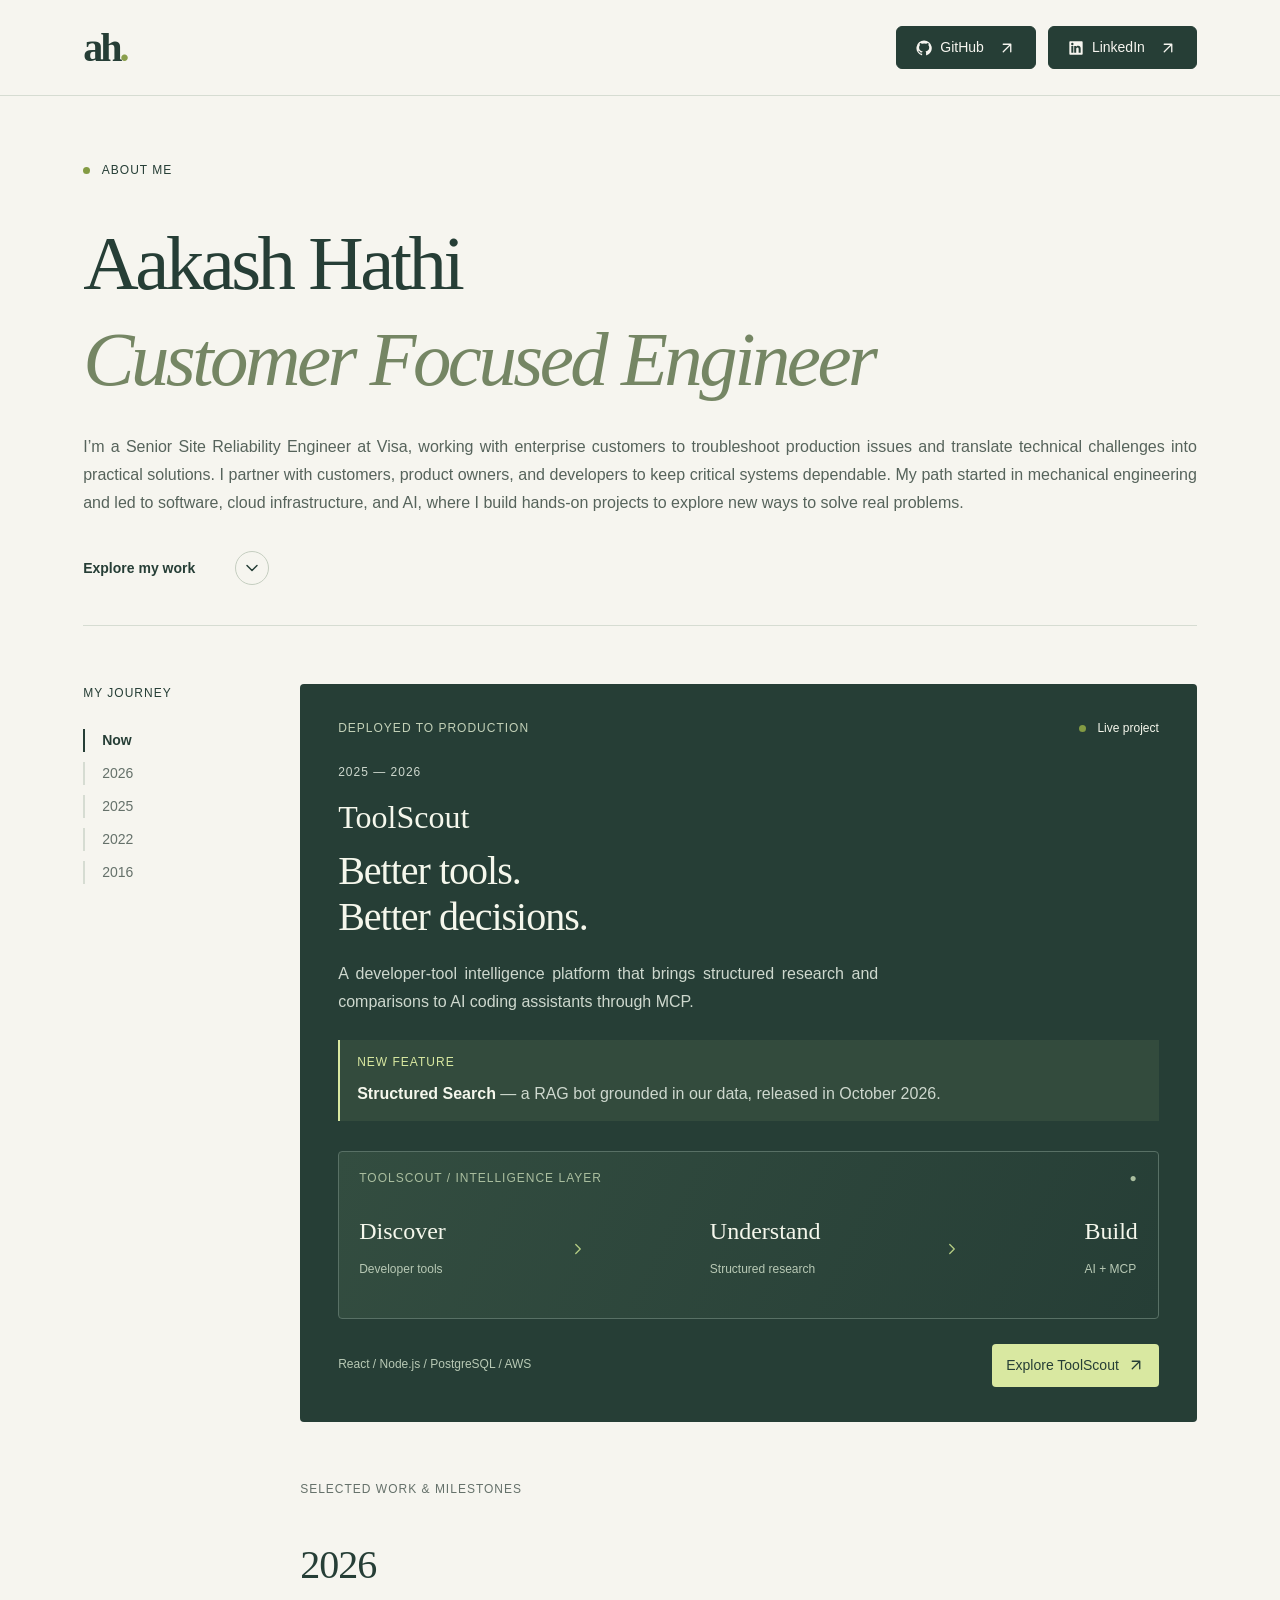
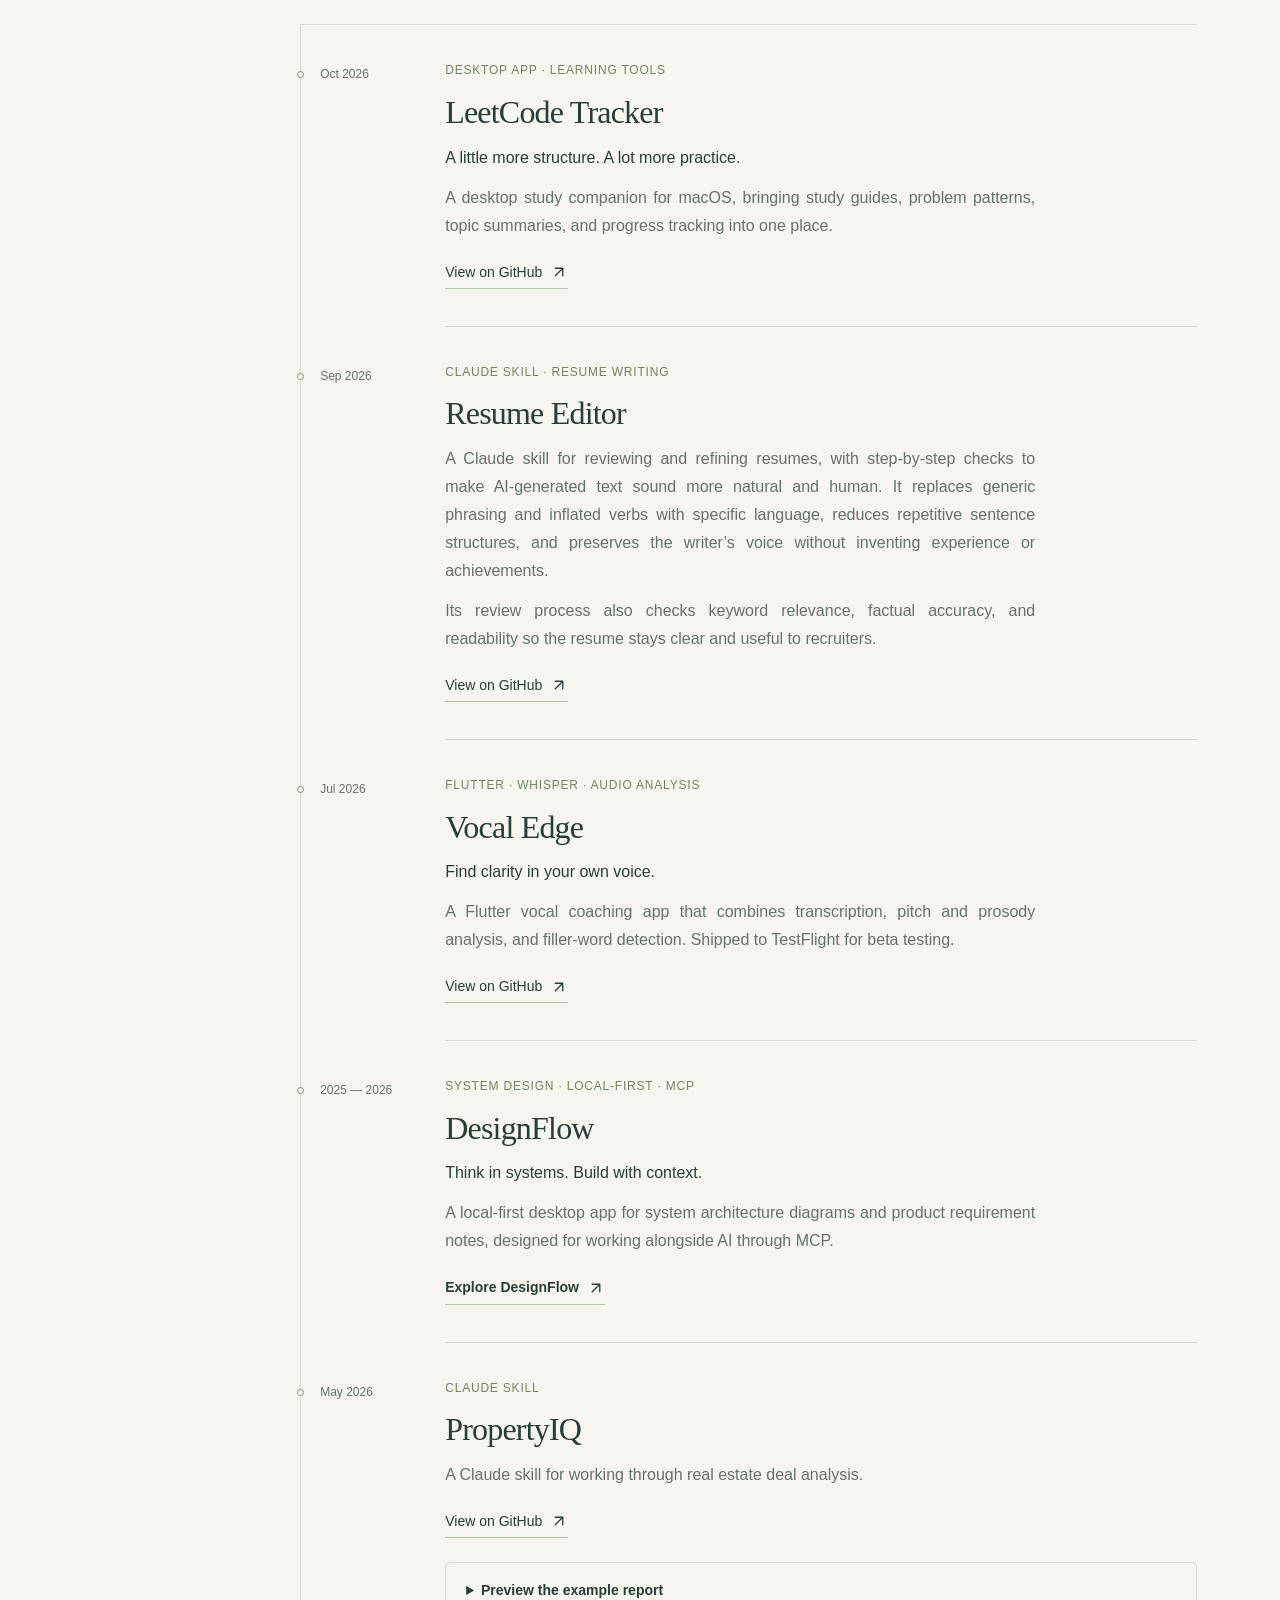
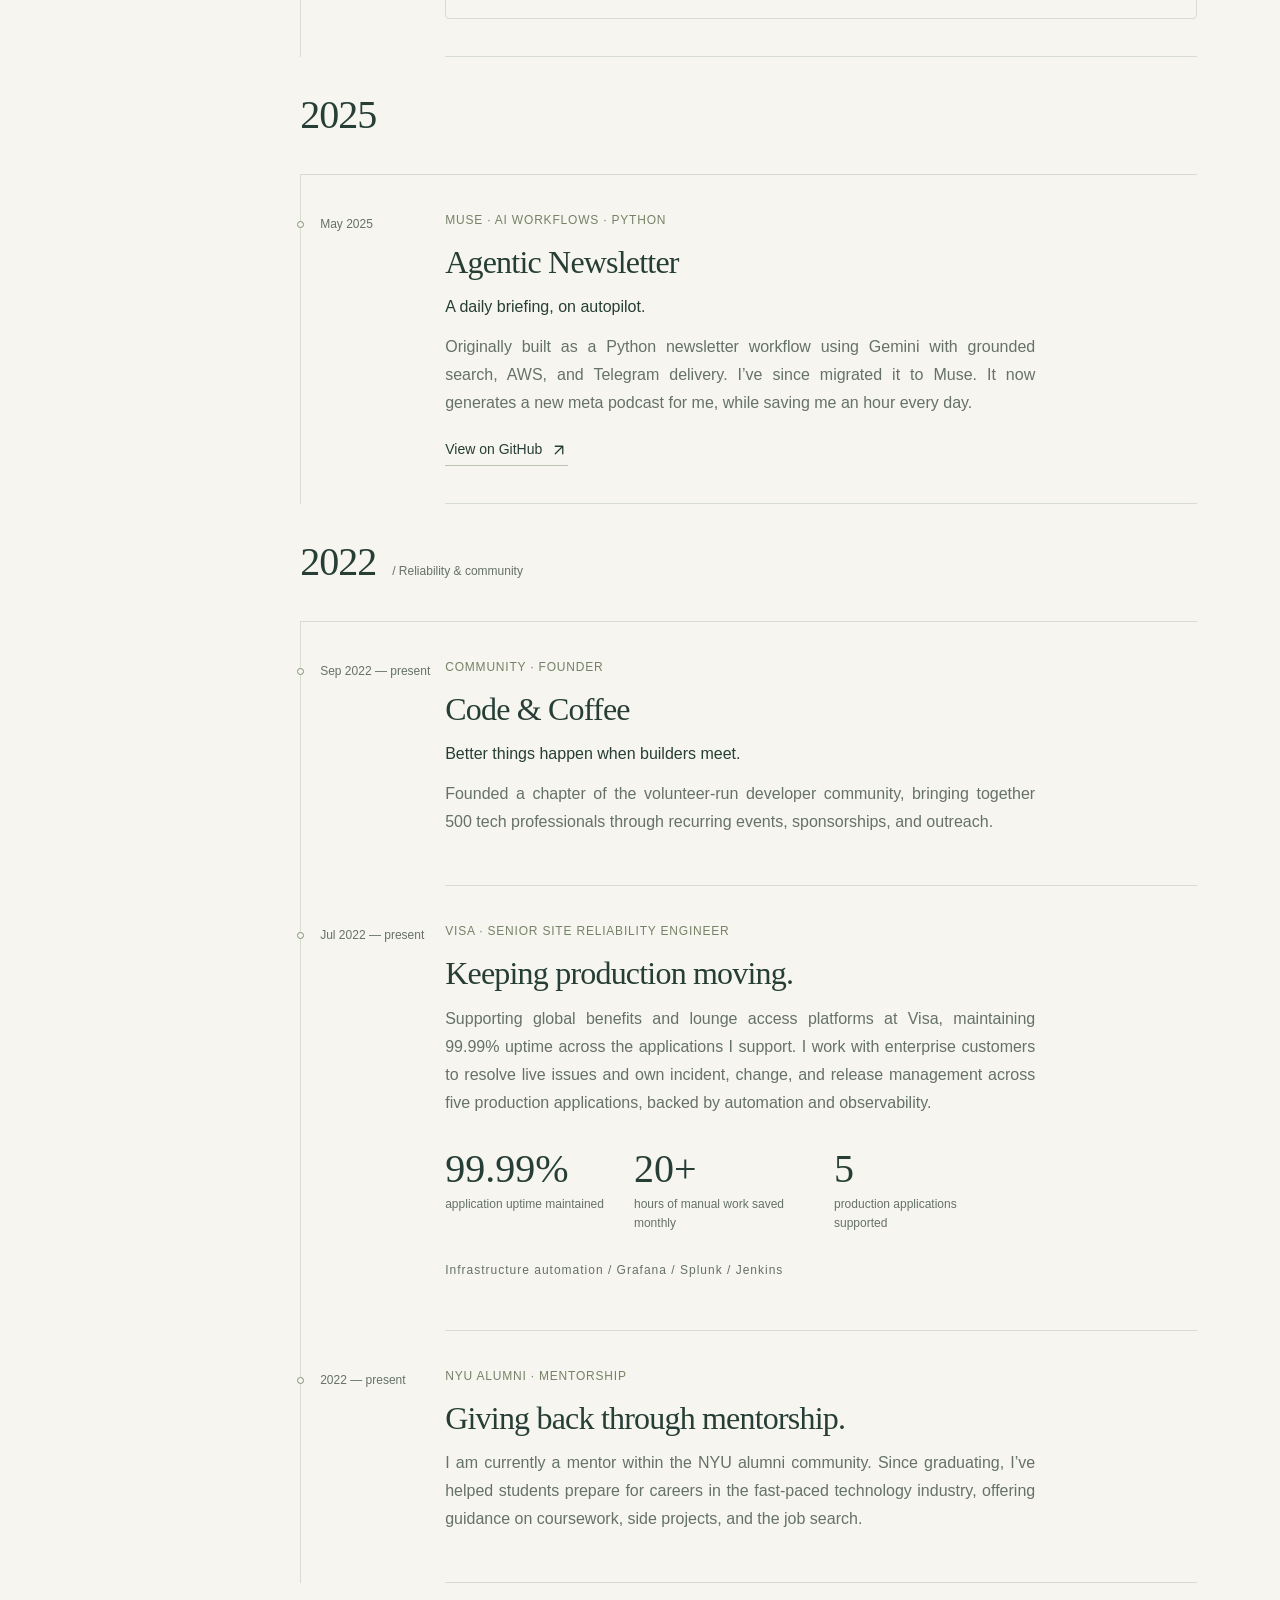
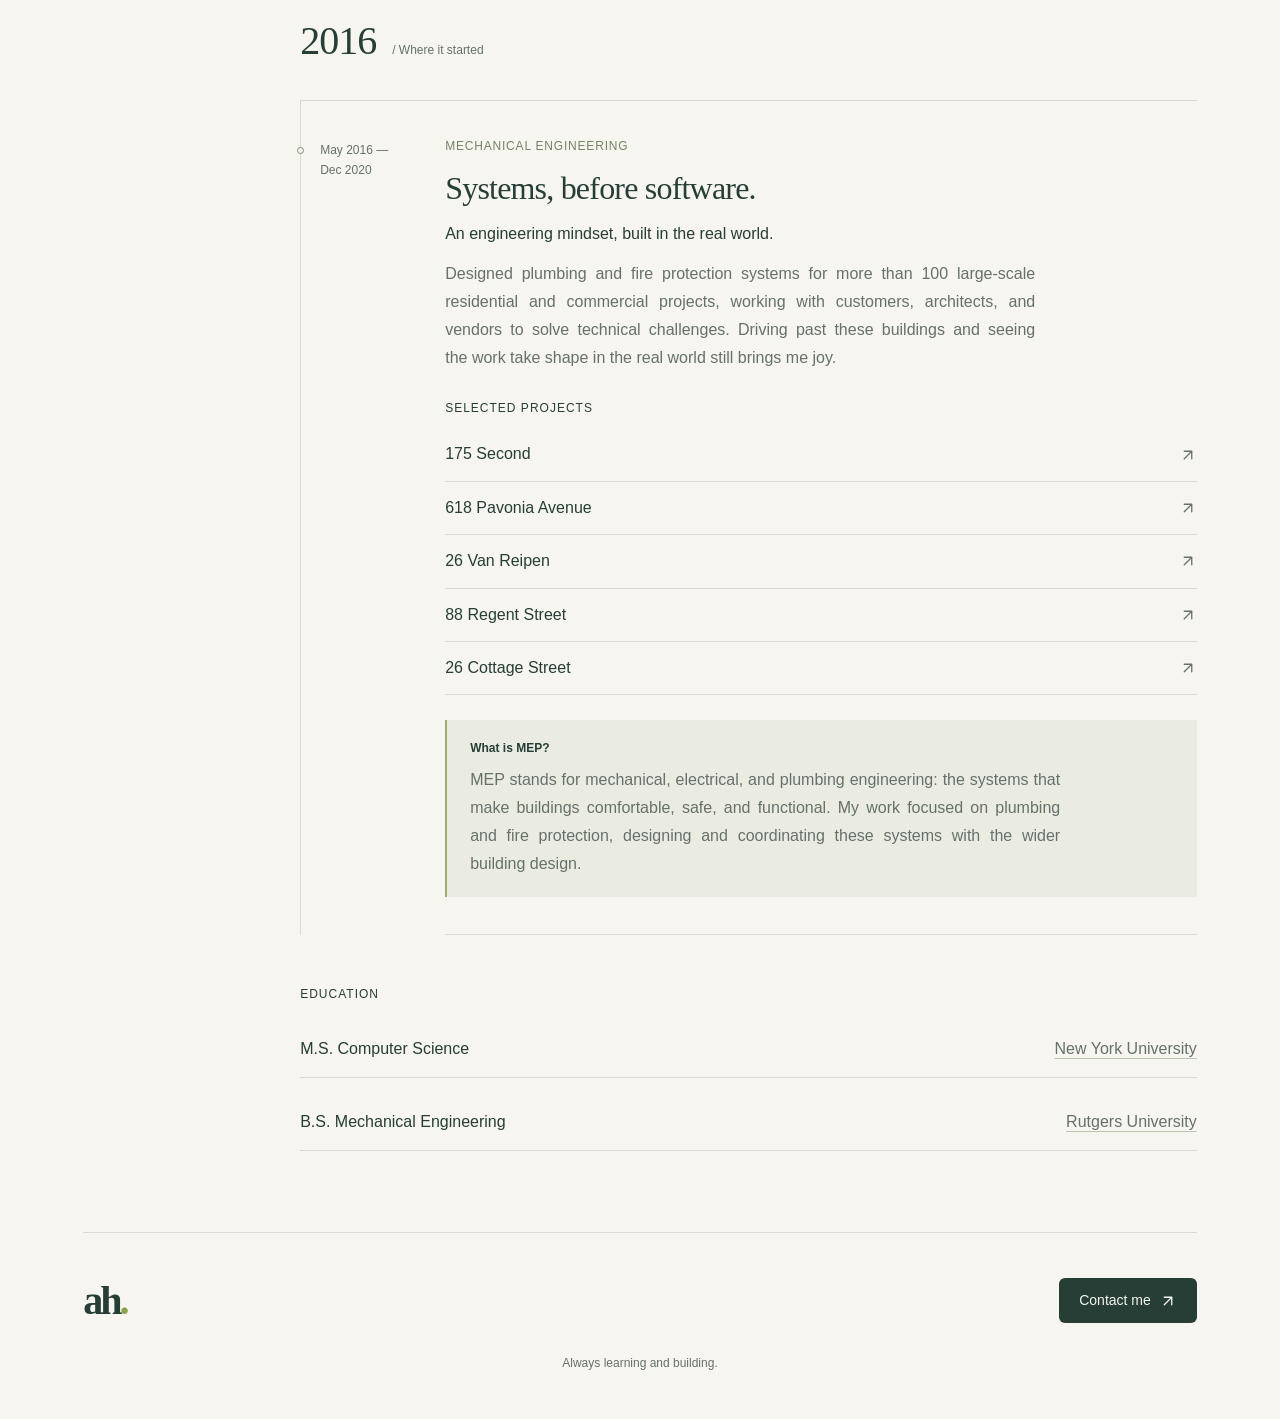
==== docs/index.html @ 4e1c0589 "Refine final newsletter sentence" ====
<!DOCTYPE html>

<html lang="en"><head><meta charset="utf-8"/><meta http-equiv="Content-Security-Policy" content="default-src 'none'; script-src 'self'; style-src 'self'; img-src 'self'; font-src 'self'; connect-src 'none'; object-src 'none'; base-uri 'none'; form-action 'none'; frame-src 'none'; upgrade-insecure-requests"/><meta content="width=device-width, initial-scale=1" name="viewport"/><title>Aakash Hathi | Curious Engineer</title><meta content="Aakash Hathi’s portfolio: production reliability, AI tools, cloud applications, and the engineering journey behind them." name="description"/><meta content="#f6f5ef" name="theme-color"/><link href="favicon.png?v=ah2" rel="icon" sizes="64x64" type="image/png"/><link href="style.css?v=20261019-skills" rel="stylesheet"/><script defer="" src="script.js?v=20261019-refresh"></script></head><body><a class="skip" href="#about">Skip to content</a><div aria-hidden="true" class="progress"></div><header><a aria-label="Aakash Hathi home" class="wordmark" href="#about">ah<span>.</span></a><nav aria-label="Social links"><a class="social-fill" href="https://github.com/ah20-dev" rel="noopener noreferrer" target="_blank"><svg aria-hidden="true" focusable="false" viewbox="0 0 24 24"><path d="M12 .8a11.4 11.4 0 0 0-3.6 22.2c.6.1.8-.2.8-.6v-2.1c-3.3.7-4-1.4-4-1.4-.5-1.4-1.3-1.8-1.3-1.8-1.1-.8.1-.8.1-.8 1.2.1 1.8 1.2 1.8 1.2 1.1 1.8 2.8 1.3 3.5 1 .1-.8.4-1.3.8-1.6-2.7-.3-5.5-1.3-5.5-6a4.7 4.7 0 0 1 1.2-3.2c-.1-.3-.5-1.5.1-3.1 0 0 1-.3 3.3 1.2a11.5 11.5 0 0 1 6 0c2.3-1.5 3.3-1.2 3.3-1.2.6 1.6.2 2.8.1 3.1a4.7 4.7 0 0 1 1.2 3.2c0 4.7-2.8 5.7-5.5 6 .4.4.8 1.1.8 2.2v3.3c0 .4.2.7.8.6A11.4 11.4 0 0 0 12 .8Z" fill="currentColor"></path></svg>GitHub <span><svg aria-hidden="true" class="arrow-icon" fill="none" focusable="false" stroke="currentColor" stroke-linecap="round" stroke-linejoin="round" stroke-width="1.75" viewbox="0 0 24 24"><path d="M7 17 17 7M7 7h10v10"></path></svg></span></a><a class="social-fill" href="https://www.linkedin.com/in/aakashhathi/" rel="noopener noreferrer" target="_blank"><svg aria-hidden="true" focusable="false" viewbox="0 0 24 24"><path d="M20.5 2h-17C2.7 2 2 2.7 2 3.5v17c0 .8.7 1.5 1.5 1.5h17c.8 0 1.5-.7 1.5-1.5v-17c0-.8-.7-1.5-1.5-1.5ZM8 19H5V9h3V19ZM6.5 7.7a1.8 1.8 0 1 1 0-3.6 1.8 1.8 0 0 1 0 3.6ZM19 19h-3v-4.9c0-1.2 0-2.7-1.7-2.7s-2 1.3-2 2.6v5h-3V9h2.9v1.4h.1c.4-.8 1.4-1.7 2.9-1.7 3.1 0 3.8 2 3.8 4.6V19Z" fill="currentColor"></path></svg>LinkedIn <span><svg aria-hidden="true" class="arrow-icon" fill="none" focusable="false" stroke="currentColor" stroke-linecap="round" stroke-linejoin="round" stroke-width="1.75" viewbox="0 0 24 24"><path d="M7 17 17 7M7 7h10v10"></path></svg></span></a></nav></header><main><section class="hero" id="about"><div class="hero-top"><span class="eyebrow"><i></i> About me</span></div><h1>Aakash Hathi<span><em>Customer Focused Engineer</em></span></h1><div class="intro"><p>I’m a Senior Site Reliability Engineer at Visa, working with enterprise customers to troubleshoot production issues and translate technical challenges into practical solutions. I partner with customers, product owners, and developers to keep critical systems dependable. My path started in mechanical engineering and led to software, cloud infrastructure, and AI, where I build hands-on projects to explore new ways to solve real problems.</p></div><a class="scroll-link" href="#current">Explore my work <span><svg aria-hidden="true" class="arrow-icon" fill="none" focusable="false" stroke="currentColor" stroke-linecap="round" stroke-linejoin="round" stroke-width="1.75" viewbox="0 0 24 24"><path d="m6 9 6 6 6-6"></path></svg></span></a></section>
<div class="journey"><aside class="rail"><span class="eyebrow">My journey</span><nav aria-label="Timeline"><a class="active" href="#current">Now</a><a href="#year-2026">2026</a><a href="#year-2025">2025</a><a href="#year-2022">2022</a><a href="#year-2016">2016</a></nav></aside><div class="timeline"><section aria-labelledby="current-heading" class="current" id="current"><div class="section-label"><span class="eyebrow">Deployed to Production</span><span class="live"><i></i> Live project</span></div><p class="project-timeframe">2025 — 2026</p><h2 id="current-heading">ToolScout<span>Better tools.<br/>Better decisions.</span></h2><p>A developer-tool intelligence platform that brings structured research and comparisons to AI coding assistants through MCP.</p><aside class="feature-note"><span class="eyebrow">New Feature</span><p><strong>Structured Search</strong> — a RAG bot grounded in our data, released in <time datetime="2026-10">October 2026</time>.</p></aside><div aria-label="ToolScout connects tool research to coding assistants through MCP" class="tool-visual"><div class="visual-top"><span>TOOLSCOUT / INTELLIGENCE LAYER</span><span>●</span></div><div class="flow"><span>Discover<br/><small>Developer tools</small></span><b><svg aria-hidden="true" class="arrow-icon" fill="none" focusable="false" stroke="currentColor" stroke-linecap="round" stroke-linejoin="round" stroke-width="1.75" viewbox="0 0 24 24"><path d="m9 6 6 6-6 6"></path></svg></b><span>Understand<br/><small>Structured research</small></span><b><svg aria-hidden="true" class="arrow-icon" fill="none" focusable="false" stroke="currentColor" stroke-linecap="round" stroke-linejoin="round" stroke-width="1.75" viewbox="0 0 24 24"><path d="m9 6 6 6-6 6"></path></svg></b><span>Build<br/><small>AI + MCP</small></span></div></div><div class="feature-bottom"><span>React / Node.js / PostgreSQL / AWS</span><a href="https://toolscout-ai.dev" rel="noopener noreferrer" target="_blank">Explore ToolScout <svg aria-hidden="true" class="arrow-icon" fill="none" focusable="false" stroke="currentColor" stroke-linecap="round" stroke-linejoin="round" stroke-width="1.75" viewbox="0 0 24 24"><path d="M7 17 17 7M7 7h10v10"></path></svg></a></div></section><div class="timeline-intro"><span>SELECTED WORK &amp; MILESTONES</span></div><section aria-labelledby="heading-2026" class="era" id="year-2026"><h2 class="year" id="heading-2026">2026</h2><article class="entry" data-date="2026-10"><div class="date"><span class="dot"></span><time datetime="2026-10">Oct 2026</time></div><div class="entry-body"><div class="eyebrow">Desktop app · Learning tools</div><h3>LeetCode Tracker</h3><p class="tagline">A little more structure. A lot more practice.</p><p>A desktop study companion for macOS, bringing study guides, problem patterns, topic summaries, and progress tracking into one place.</p><div class="links"><a href="https://github.com/ah20-dev/leetCode_Tracker" rel="noopener noreferrer" target="_blank">View on GitHub <span><svg aria-hidden="true" class="arrow-icon" fill="none" focusable="false" stroke="currentColor" stroke-linecap="round" stroke-linejoin="round" stroke-width="1.75" viewbox="0 0 24 24"><path d="M7 17 17 7M7 7h10v10"></path></svg></span></a></div></div></article><article class="entry" data-date="2026-09"><div class="date"><span class="dot"></span><time datetime="2026-09">Sep 2026</time></div><div class="entry-body"><div class="eyebrow">Claude skill · Resume writing</div><h3>Resume Editor</h3><p>A Claude skill for reviewing and refining resumes, with step-by-step checks to make AI-generated text sound more natural and human. It replaces generic phrasing and inflated verbs with specific language, reduces repetitive sentence structures, and preserves the writer’s voice without inventing experience or achievements.</p><p>Its review process also checks keyword relevance, factual accuracy, and readability so the resume stays clear and useful to recruiters.</p><div class="links"><a href="https://github.com/ah20-dev/resumeEditor" rel="noopener noreferrer" target="_blank">View on GitHub <svg aria-hidden="true" class="arrow-icon" fill="none" focusable="false" stroke="currentColor" stroke-linecap="round" stroke-linejoin="round" stroke-width="1.75" viewbox="0 0 24 24"><path d="M7 17 17 7M7 7h10v10"></path></svg></a></div></div></article><article class="entry" data-date="2026-07"><div class="date"><span class="dot"></span><time datetime="2026-07">Jul 2026</time></div><div class="entry-body"><div class="eyebrow">Flutter · Whisper · Audio analysis</div><h3>Vocal Edge</h3><p class="tagline">Find clarity in your own voice.</p><p>A Flutter vocal coaching app that combines transcription, pitch and prosody analysis, and filler-word detection. Shipped to TestFlight for beta testing.</p><div class="links"><a href="https://github.com/ah20-dev/vocalEdge" rel="noopener noreferrer" target="_blank">View on GitHub <span><svg aria-hidden="true" class="arrow-icon" fill="none" focusable="false" stroke="currentColor" stroke-linecap="round" stroke-linejoin="round" stroke-width="1.75" viewbox="0 0 24 24"><path d="M7 17 17 7M7 7h10v10"></path></svg></span></a></div></div></article><article class="entry" data-date="2025/2026"><div class="date"><span class="dot"></span><time datetime="2025">2025</time> — <time datetime="2026">2026</time></div><div class="entry-body"><div class="eyebrow">System design · Local-first · MCP</div><h3>DesignFlow</h3><p class="tagline">Think in systems. Build with context.</p><p>A local-first desktop app for system architecture diagrams and product requirement notes, designed for working alongside AI through MCP.</p><div class="links"><a class="primary-link" href="https://ah20-dev.github.io/designFlow-webpage/" rel="noopener noreferrer" target="_blank">Explore DesignFlow <svg aria-hidden="true" class="arrow-icon" fill="none" focusable="false" stroke="currentColor" stroke-linecap="round" stroke-linejoin="round" stroke-width="1.75" viewbox="0 0 24 24"><path d="M7 17 17 7M7 7h10v10"></path></svg></a></div></div></article><article class="entry" data-date="2026-05"><div class="date"><span class="dot"></span><time datetime="2026-05">May 2026</time></div><div class="entry-body"><div class="eyebrow">Claude skill</div><h3>PropertyIQ</h3><p>A Claude skill for working through real estate deal analysis.</p><div class="links"><a href="https://github.com/ah20-dev/propertyiq" rel="noopener noreferrer" target="_blank">View on GitHub <span><svg aria-hidden="true" class="arrow-icon" fill="none" focusable="false" stroke="currentColor" stroke-linecap="round" stroke-linejoin="round" stroke-width="1.75" viewbox="0 0 24 24"><path d="M7 17 17 7M7 7h10v10"></path></svg></span></a></div><details class="example-output"><summary>Preview the example report</summary><p>A sample generated in May 2026 for a single-unit rental, showing the skill’s financing assumptions, operating costs, projected returns, and risk assessment.</p><dl><div><dt>Purchase price</dt><dd>$750,000</dd></div><div><dt>Down payment</dt><dd>25%</dd></div><div><dt>Mortgage rate / term</dt><dd>7.50% / 30 years</dd></div><div><dt>Estimated monthly rent</dt><dd>$3,100</dd></div><div><dt>Annual operating expenses</dt><dd>$15,576</dd></div><div><dt>Annual net operating income</dt><dd>$19,764</dd></div><div><dt>Monthly cash flow</dt><dd>−$2,286</dd></div><div><dt>Cap rate</dt><dd>2.64%</dd></div><div><dt>Break-even monthly rent</dt><dd>$5,231</dd></div></dl><p>Key risks: The projected rent falls short of the amount needed to cover costs, the property has only one income-producing unit, and its age raises maintenance and capital-expense concerns.</p><p>Sample conclusion: At the listed price and stated assumptions, the report finds that the rental income does not support the purchase.</p><p class="example-note">Historical example output, not a current property assessment. The repository README contains the full report, assumptions, and sources.</p></details></div></article></section><section aria-labelledby="heading-2025" class="era" id="year-2025"><h2 class="year" id="heading-2025">2025</h2><article class="entry" data-date="2025-05"><div class="date"><span class="dot"></span><time datetime="2025-05">May 2025</time></div><div class="entry-body"><div class="eyebrow">Muse · AI workflows · Python</div><h3>Agentic Newsletter</h3><p class="tagline">A daily briefing, on autopilot.</p><p>Originally built as a Python newsletter workflow using Gemini with grounded search, AWS, and Telegram delivery. I’ve since migrated it to Muse. It now generates a new meta podcast for me, while saving me an hour every day.</p><div class="links"><a href="https://github.com/ah20-dev/ai-newsletter" rel="noopener noreferrer" target="_blank">View on GitHub <span><svg aria-hidden="true" class="arrow-icon" fill="none" focusable="false" stroke="currentColor" stroke-linecap="round" stroke-linejoin="round" stroke-width="1.75" viewbox="0 0 24 24"><path d="M7 17 17 7M7 7h10v10"></path></svg></span></a></div></div></article></section><section aria-labelledby="heading-2022" class="era" id="year-2022"><h2 class="year" id="heading-2022">2022<span> / Reliability &amp; community</span></h2>
<article class="entry"><div class="date"><span class="dot"></span>Sep 2022 — present</div><div class="entry-body"><div class="eyebrow">Community · Founder</div><h3>Code &amp; Coffee</h3><p class="tagline">Better things happen when builders meet.</p><p>Founded a chapter of the volunteer-run developer community, bringing together 500 tech professionals through recurring events, sponsorships, and outreach.</p></div></article>
<article class="entry"><div class="date"><span class="dot"></span>Jul 2022 — present</div><div class="entry-body"><div class="eyebrow">Visa · Senior Site Reliability Engineer</div><h3>Keeping production moving.</h3><p>Supporting global benefits and lounge access platforms at Visa, maintaining 99.99% uptime across the applications I support. I work with enterprise customers to resolve live issues and own incident, change, and release management across five production applications, backed by automation and observability.</p><div class="metrics"><div><strong>99.99%</strong><span>application uptime maintained</span></div><div><strong>20+</strong><span>hours of manual work saved monthly</span></div><div><strong>5</strong><span>production applications supported</span></div></div><p class="stack">Infrastructure automation / Grafana / Splunk / Jenkins</p></div></article>
<article class="entry"><div class="date"><span class="dot"></span>2022 — present</div><div class="entry-body"><div class="eyebrow">NYU Alumni · Mentorship</div><h3>Giving back through mentorship.</h3><p>I am currently a mentor within the NYU alumni community. Since graduating, I’ve helped students prepare for careers in the fast-paced technology industry, offering guidance on coursework, side projects, and the job search.</p></div></article></section><section aria-labelledby="heading-2016" class="era" id="year-2016"><h2 class="year" id="heading-2016">2016<span> / Where it started</span></h2><article class="entry"><div class="date"><span class="dot"></span><span class="date-line"><time datetime="2016-05">May 2016</time> —</span><span class="date-line"><time datetime="2020-12">Dec 2020</time></span></div><div class="entry-body"><div class="eyebrow">Mechanical engineering</div><h3>Systems, before software.</h3><p class="tagline">An engineering mindset, built in the real world.</p><p>Designed plumbing and fire protection systems for more than 100 large-scale residential and commercial projects, working with customers, architects, and vendors to solve technical challenges. Driving past these buildings and seeing the work take shape in the real world still brings me joy.</p><div class="mechanical-projects"><h4>Selected projects</h4><ul><li><a href="https://www.dvoralife.com/buildings/175-second" rel="noopener noreferrer" target="_blank">175 Second<span aria-hidden="true"><svg aria-hidden="true" class="arrow-icon" fill="none" focusable="false" stroke="currentColor" stroke-linecap="round" stroke-linejoin="round" stroke-width="1.75" viewbox="0 0 24 24"><path d="M7 17 17 7M7 7h10v10"></path></svg></span></a></li><li><a href="https://c3darchitecture.com/developments/618-pavonia-ave" rel="noopener noreferrer" target="_blank">618 Pavonia Avenue<span aria-hidden="true"><svg aria-hidden="true" class="arrow-icon" fill="none" focusable="false" stroke="currentColor" stroke-linecap="round" stroke-linejoin="round" stroke-width="1.75" viewbox="0 0 24 24"><path d="M7 17 17 7M7 7h10v10"></path></svg></span></a></li><li><a href="https://www.cmpnd.com/residential/26-van-reipen" rel="noopener noreferrer" target="_blank">26 Van Reipen<span aria-hidden="true"><svg aria-hidden="true" class="arrow-icon" fill="none" focusable="false" stroke="currentColor" stroke-linecap="round" stroke-linejoin="round" stroke-width="1.75" viewbox="0 0 24 24"><path d="M7 17 17 7M7 7h10v10"></path></svg></span></a></li><li><a href="https://88regentstreet.libertyharbor.com" rel="noopener noreferrer" target="_blank">88 Regent Street<span aria-hidden="true"><svg aria-hidden="true" class="arrow-icon" fill="none" focusable="false" stroke="currentColor" stroke-linecap="round" stroke-linejoin="round" stroke-width="1.75" viewbox="0 0 24 24"><path d="M7 17 17 7M7 7h10v10"></path></svg></span></a></li><li><a href="https://c3darchitecture.com/developments/26-cottage-street" rel="noopener noreferrer" target="_blank">26 Cottage Street<span aria-hidden="true"><svg aria-hidden="true" class="arrow-icon" fill="none" focusable="false" stroke="currentColor" stroke-linecap="round" stroke-linejoin="round" stroke-width="1.75" viewbox="0 0 24 24"><path d="M7 17 17 7M7 7h10v10"></path></svg></span></a></li></ul></div><aside class="mep"><h4>What is MEP?</h4><p>MEP stands for mechanical, electrical, and plumbing engineering: the systems that make buildings comfortable, safe, and functional. My work focused on plumbing and fire protection, designing and coordinating these systems with the wider building design.</p></aside></div></article></section><section class="education"><span class="eyebrow">Education</span><p>M.S. Computer Science <span><a href="https://engineering.nyu.edu/academics/departments/computer-science-and-engineering" rel="noopener noreferrer" target="_blank">New York University</a></span></p><p>B.S. Mechanical Engineering <span><a href="https://soe.rutgers.edu/academics/majors-and-areas-study/mechanical-engineering" rel="noopener noreferrer" target="_blank">Rutgers University</a></span></p></section></div></div></main><footer><div><a class="wordmark" href="#about">ah<span>.</span></a></div><a class="contact-button" href="https://www.linkedin.com/in/aakashhathi/" rel="noopener noreferrer" target="_blank">Contact me <svg aria-hidden="true" class="arrow-icon" fill="none" focusable="false" stroke="currentColor" stroke-linecap="round" stroke-linejoin="round" stroke-width="1.75" viewbox="0 0 24 24"><path d="M7 17 17 7M7 7h10v10"></path></svg></a><p>Always learning and building.</p></footer></body></html>
---- docs/style.css ----
:root{--font-body:Arial,Helvetica,sans-serif;--font-heading:Georgia,serif;--text-label:12px;--text-ui:14px;--text-body:16px;--text-subheading:24px;--text-heading:32px;--text-large:40px;--text-feature:48px;--text-hero:clamp(44px,6vw,80px);--paper:#f6f5ef;--ink:#263e36;--muted:#65716a;--line:#d6dcd2;--accent:#d9e8a1}*{box-sizing:border-box}html{scroll-behavior:smooth;scroll-padding-top:110px}body{margin:0;background:var(--paper);color:var(--ink);font-family:var(--font-body);font-size:var(--text-body);line-height:1.65}a{color:inherit;text-decoration:none}a:focus-visible{outline:3px solid #6b8129;outline-offset:6px}a:hover{color:#697f33}header{height:96px;padding:0 6.5%;display:flex;justify-content:space-between;align-items:center;position:sticky;top:0;z-index:10;background:rgba(246,245,239,.95);border-bottom:1px solid var(--line);backdrop-filter:blur(14px)}.wordmark{font-family:var(--font-heading);font-size:var(--text-large);letter-spacing:-3px;font-weight:bold}.wordmark span{color:#8a9f4c}header nav{display:flex;gap:12px}header nav a{padding:9px 19px;border:1px solid var(--line);border-radius:6px;font-size:var(--text-ui)}header nav a span{margin-left:16px}.social-fill{background:var(--ink);color:var(--paper);border-color:var(--ink)}.social-fill:hover{background:#3d594d;color:white}.progress{position:fixed;left:0;top:0;height:3px;width:100%;transform:scaleX(0);transform-origin:left;background:#8ba444;z-index:20}.hero{position:relative;padding:65px 0 40px;max-width:1180px;margin:auto}.hero-top{display:flex;justify-content:space-between;align-items:center}.eyebrow,.edition,.timeline-intro,.rail-note,.date,.stack,.feature-bottom>span,.visual-top{font-family:var(--font-body);font-size:var(--text-label);letter-spacing:1px}.eyebrow{text-transform:uppercase;display:block}.eyebrow i,.live i{display:inline-block;width:7px;height:7px;border-radius:50%;background:#839b43;margin-right:8px}.edition{font-size:var(--text-label);color:var(--muted)}h1{font-family:var(--font-heading);font-size:var(--text-hero);font-weight:400;line-height:1.07;letter-spacing:-3.5px;margin:42px 0 26px}h1>span{display:block;font-size:var(--text-hero);margin-top:14px}h1 em{font-weight:400;color:#758664}.intro{display:block;width:100%;max-width:none;margin-top:32px}.intro p{margin:0;color:#56635b;font-size:var(--text-body);line-height:1.85}.scroll-link{display:inline-flex;gap:40px;align-items:center;margin-top:34px;font-size:var(--text-label);font-weight:bold}.scroll-link span{display:grid;place-items:center;width:34px;height:34px;border-radius:50%;border:1px solid #c5cec0}.hero-index{position:absolute;right:0;bottom:63px;font-family:var(--font-heading);font-style:italic;font-size:var(--text-large);color:#9ba58e}.journey{border-top:1px solid var(--line);max-width:1180px;margin:0 auto;display:grid;grid-template-columns:185px minmax(0,1fr);gap:32px;padding-top:58px}.rail{position:sticky;top:140px;align-self:start}.rail nav{display:flex;flex-direction:column;gap:10px;margin:25px 0}.rail nav a{font-size:var(--text-ui);color:var(--muted);padding-left:17px;border-left:2px solid var(--line)}.rail nav a.active{border-color:var(--ink);color:var(--ink);font-weight:bold}.rail-note{display:block;color:#7b857c;font-size:var(--text-label);line-height:1.9;letter-spacing:0}.current{padding:35px 38px;background:var(--ink);color:#f5f7ec;border-radius:4px}.section-label{display:flex;justify-content:space-between;gap:10px}.current .eyebrow{color:#c3d1b8}.live{font-size:var(--text-label)}.current h2{font-family:var(--font-heading);font-weight:400;font-size:var(--text-heading);line-height:1.15;margin:28px 0 20px}.current h2 span{display:block;font-size:var(--text-feature);margin-top:12px;letter-spacing:-1px}.current>p{color:#ced8ce;max-width:540px;font-size:var(--text-body)}.tool-visual{border:1px solid #587065;margin:30px 0 25px;border-radius:4px;background:linear-gradient(115deg,#334d40,#263e36);padding:17px 20px}.visual-top{display:flex;justify-content:space-between;color:#aabe9f;font-size:var(--text-label)}.flow{display:flex;align-items:center;justify-content:space-between;gap:10px;padding:27px 0 18px}.flow>span{font-family:var(--font-heading);font-size:var(--text-subheading);line-height:1.4}.flow small{font-family:var(--font-body);font-size:var(--text-label);color:#b8c9b5}.flow b{font-weight:normal;color:#b5cd83}.feature-bottom{display:flex;justify-content:space-between;align-items:center;gap:14px}.feature-bottom>span{font-size:var(--text-label);letter-spacing:0;color:#b8c9b5}.feature-bottom a{font-size:var(--text-label);background:var(--accent);color:#263e36;border-radius:4px;padding:10px 14px;white-space:nowrap}.timeline-intro{display:flex;justify-content:space-between;font-size:var(--text-label);margin:58px 0 8px;color:var(--muted)}.era{scroll-margin-top:110px}.year{font-size:var(--text-large);letter-spacing:-1px;font-family:var(--font-heading);font-weight:400;margin:0;padding:25px 0 26px;border-bottom:1px solid var(--line)}.year span{font-family:var(--font-body);font-size:var(--text-label);letter-spacing:0;color:var(--muted);margin-left:16px}.entry{display:grid;grid-template-columns:145px minmax(0,1fr);position:relative}.date{padding:40px 13px 0 19px;position:relative;font-size:var(--text-label);letter-spacing:0;color:var(--muted);border-left:1px solid var(--line)}.dot{width:7px;height:7px;position:absolute;top:46px;left:-4px;border-radius:50%;background:var(--paper);border:1px solid #819075}.entry-body{padding:36px 0 37px;border-bottom:1px solid var(--line)}.entry-body>.eyebrow{font-size:var(--text-label);color:#758267;letter-spacing:.8px}h3{font-family:var(--font-heading);font-weight:400;font-size:var(--text-heading);line-height:1.2;letter-spacing:-.8px;margin:12px 0 12px}.entry-body p{font-size:var(--text-body);color:var(--muted);max-width:590px;margin:12px 0}.entry-body .tagline{font-size:var(--text-body);color:var(--ink)}.links{display:flex;gap:20px;flex-wrap:wrap;font-size:var(--text-label);margin-top:21px}.links a{border-bottom:1px solid #bac4ae;padding-bottom:4px}.links a span{margin-left:8px}.primary-link{font-weight:bold}.metrics{display:flex;flex-wrap:wrap;gap:30px;margin:26px 0}.metrics>div{max-width:170px}.metrics strong{font-size:var(--text-large);font-family:var(--font-heading);line-height:1.3;font-weight:400}.metrics span{display:block;font-size:var(--text-label);color:var(--muted)}.entry-body .stack{font-size:var(--text-label)}.mep{background:#eaece1;border-left:2px solid #9cae70;padding:19px 23px;margin-top:25px}.mep h4{font-size:var(--text-label);margin:0}.mep p{font-size:var(--text-ui);margin:7px 0 0}.education{padding:50px 0 65px}.education h2{font-family:var(--font-heading);font-weight:400;font-size:var(--text-heading)}.education p{font-size:var(--text-ui);padding:14px 0;border-bottom:1px solid var(--line);display:flex;justify-content:space-between;gap:20px}.education p span{color:var(--muted)}footer{max-width:1180px;margin:auto;border-top:1px solid var(--line);padding:35px 0 45px;display:flex;align-items:center;justify-content:space-between}footer>div{display:flex;align-items:center;gap:25px}footer p,footer>a{font-size:var(--text-label);color:var(--muted)}.skip{position:fixed;left:15px;top:-80px;z-index:50;background:var(--ink);color:white;padding:10px}.skip:focus{top:10px}@media(min-width:1450px){.hero{padding-top:85px;padding-bottom:57px}}@media(max-width:1320px){.hero,.journey,footer{margin-left:6.5%;margin-right:6.5%}}@media(max-width:850px){.journey{grid-template-columns:100px minmax(0,1fr);gap:22px}.entry{grid-template-columns:1fr}.date{border:0;padding:30px 0 0}.dot{display:none}.entry-body{padding-top:14px}.current{padding:28px}.feature-bottom{flex-wrap:wrap}.intro{gap:28px}.hero-index{display:none}.flow>span{font-size:var(--text-subheading)}.flow small{font-size:var(--text-label)}.edition{display:none}}@media(max-width:600px){header{height:76px;padding:0 6%}header nav a{padding:7px 12px}header nav a span{margin-left:7px}.hero{padding-top:38px;padding-bottom:12px}h1{letter-spacing:-2px;margin-top:29px}h1>span{font-size:var(--text-hero);letter-spacing:-2px}.intro{grid-template-columns:1fr;gap:14px}.intro p{font-size:var(--text-body)}.journey{display:block;padding-top:28px}.rail{position:static;margin-bottom:28px}.rail>.eyebrow,.rail-note{display:none}.rail nav{flex-direction:row;justify-content:space-between;gap:8px;margin:0}.rail nav a{padding-left:0;border-left:0;border-bottom:2px solid var(--line);font-size:var(--text-label);padding-bottom:7px}.rail nav a.active{border-color:var(--ink)}.current{padding:24px 20px}.current h2 span{font-size:var(--text-large)}.current .eyebrow{font-size:var(--text-label)}.live{font-size:var(--text-label)}.tool-visual{padding:13px 12px}.visual-top{font-size:var(--text-label)}.flow{gap:5px}.flow>span{font-size:var(--text-body)}.flow small{font-size:var(--text-label)}.feature-bottom{gap:18px}.timeline-intro{font-size:var(--text-label);margin-top:40px}.year span{font-size:var(--text-label);margin-left:8px}.entry-body{padding-bottom:30px}.year{font-size:var(--text-large)}.education p{display:block}.education p span{display:block;margin-top:5px}footer>div{display:block}footer{gap:20px}.metrics{gap:30px}}@media(prefers-reduced-motion:reduce){html{scroll-behavior:auto}*{transition:none!important}}

header nav a{display:inline-flex;align-items:center;gap:8px}header nav a svg{width:16px;height:16px;flex:none}header nav a span{margin-left:6px}.project-timeframe{font-family:var(--font-body);font-size:var(--text-label)!important;letter-spacing:1px;margin-top:23px!important;margin-bottom:-12px!important}footer{flex-wrap:wrap}footer>p{flex-basis:100%;text-align:center;margin:20px 0 0}@media(max-width:600px){header nav a{gap:6px;padding:7px 10px}.section-label{flex-wrap:wrap}}

.feature-note{border-left:2px solid var(--accent);padding:13px 17px;margin:24px 0;background:rgba(217,232,161,.07)}.feature-note .eyebrow{color:var(--accent);font-size:var(--text-label)}.feature-note p{font-size:var(--text-ui);color:#ced8ce;margin:7px 0 0}.feature-note strong{color:#f5f7ec;font-weight:600}

.mechanical-projects{margin-top:27px}.mechanical-projects h4{font-family:var(--font-body);font-size:var(--text-label);font-weight:400;text-transform:uppercase;letter-spacing:1px;margin:0 0 10px}.mechanical-projects ul{list-style:none;margin:0;padding:0}.mechanical-projects li{border-bottom:1px solid var(--line)}.mechanical-projects a{display:flex;justify-content:space-between;align-items:center;gap:16px;padding:13px 0;font-size:var(--text-body)}.mechanical-projects a span{color:var(--muted)}

footer .contact-button{display:inline-flex;align-items:center;padding:11px 20px;border-radius:6px;background:var(--ink);color:var(--paper);font-size:var(--text-ui)}footer .contact-button:hover{background:#3d594d;color:white}

.date-line{display:block;white-space:nowrap}

/* Shared typography roles across sections. */
.intro p,.entry-body p,.current>p,.feature-note p,.mep p,.education p{font-size:var(--text-body);line-height:1.75}.links,.scroll-link,.feature-bottom a,header nav a,footer .contact-button{font-size:var(--text-ui)}.entry-body .stack,.project-timeframe,.metrics span{font-size:var(--text-label)}.year span{display:inline-block}.section-label,.feature-bottom{flex-wrap:wrap}.current h2 span{font-size:var(--text-large)}
@media(max-width:600px){.flow{flex-direction:column;align-items:flex-start;gap:12px}.flow b{transform:rotate(90deg);margin-left:4px}.flow>span{font-family:var(--font-body);font-size:var(--text-body)}.flow small{display:block;font-size:var(--text-label)}.year span{margin-left:8px}}

.education a{text-decoration:underline;text-decoration-color:#bac4ae;text-underline-offset:4px}.education a:hover{text-decoration-color:currentColor}

.education p{align-items:center}.education a{display:inline-flex;align-items:center;gap:12px}.university-logo{width:72px;height:26px;object-fit:contain;flex:none}.education p span{min-width:0}@media(max-width:600px){.education a{margin-top:10px;gap:14px}.university-logo{width:72px;height:26px}}

.university-logo[src$="nyu-tandon.svg"]{background:#57068c;padding:4px;border-radius:3px}

/* Justify longer descriptive paragraphs while keeping the last line natural. */
.intro p,.entry-body>p:not(.tagline):not(.stack),.current>p:not(.project-timeframe),.feature-note p,.mep p{text-align:justify;text-align-last:left;text-justify:inter-word;hyphens:auto}

/* Consistent vector icons across desktop and mobile. */
.arrow-icon{display:inline-block;width:18px;height:18px;flex:none;vertical-align:-3px}.links a,.feature-bottom a,.contact-button{display:inline-flex;align-items:center;gap:8px}.links a span{display:inline-flex;margin-left:0}.mechanical-projects a span,header nav a span,.flow b{display:inline-flex;align-items:center}.scroll-link .arrow-icon{width:20px;height:20px}.arrow-icon{pointer-events:none}
/* A casual-copy deterrent, not a security boundary. */
body{-webkit-user-select:none;user-select:none}input,textarea,[contenteditable="true"]{-webkit-user-select:text;user-select:text}

.example-output{margin-top:24px;border:1px solid var(--line);border-radius:4px;padding:16px 20px}.example-output summary{cursor:pointer;font-size:var(--text-ui);font-weight:600}.example-output summary:focus-visible{outline:3px solid #6b8129;outline-offset:5px}.example-output dl{font-size:var(--text-ui);margin:18px 0}.example-output dl>div{display:flex;justify-content:space-between;gap:16px;padding:8px 0;border-bottom:1px solid var(--line)}.example-output dd{margin:0;white-space:nowrap}.example-output .example-note{font-size:var(--text-label);text-align:left}
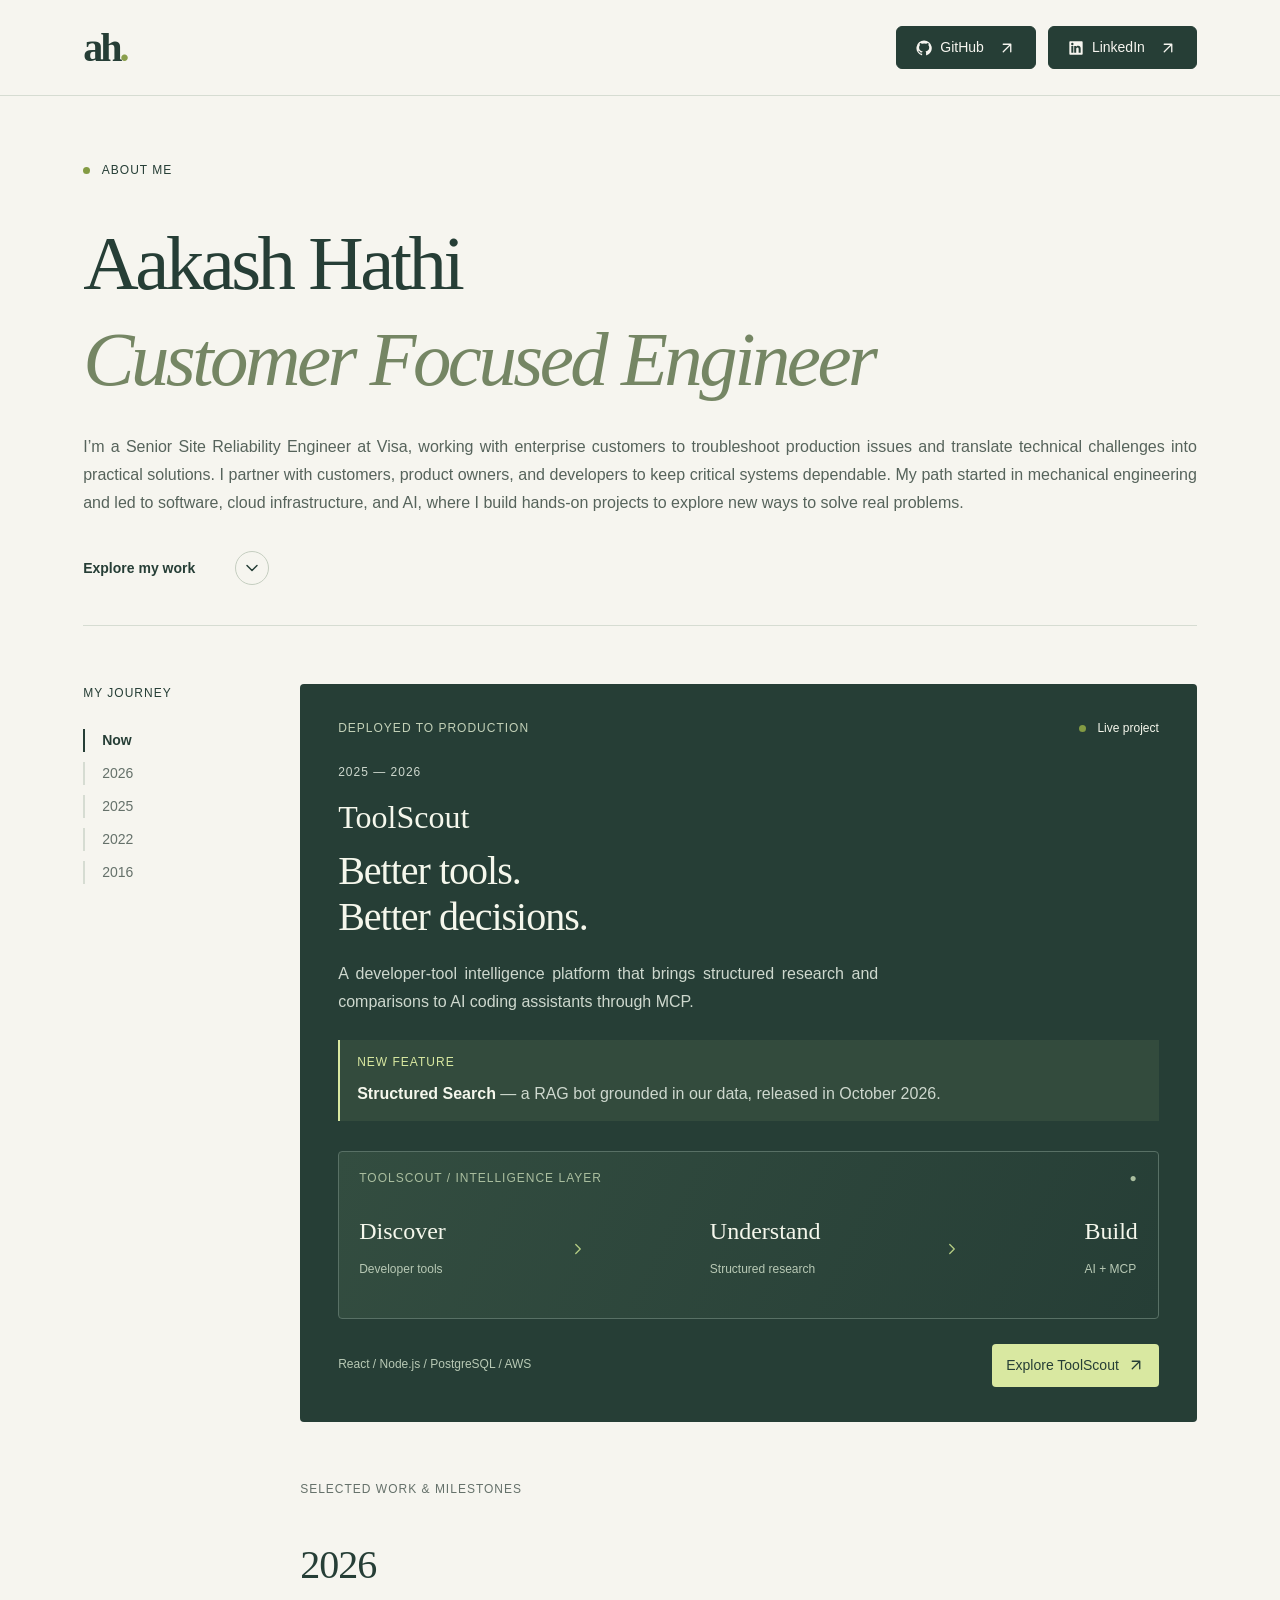
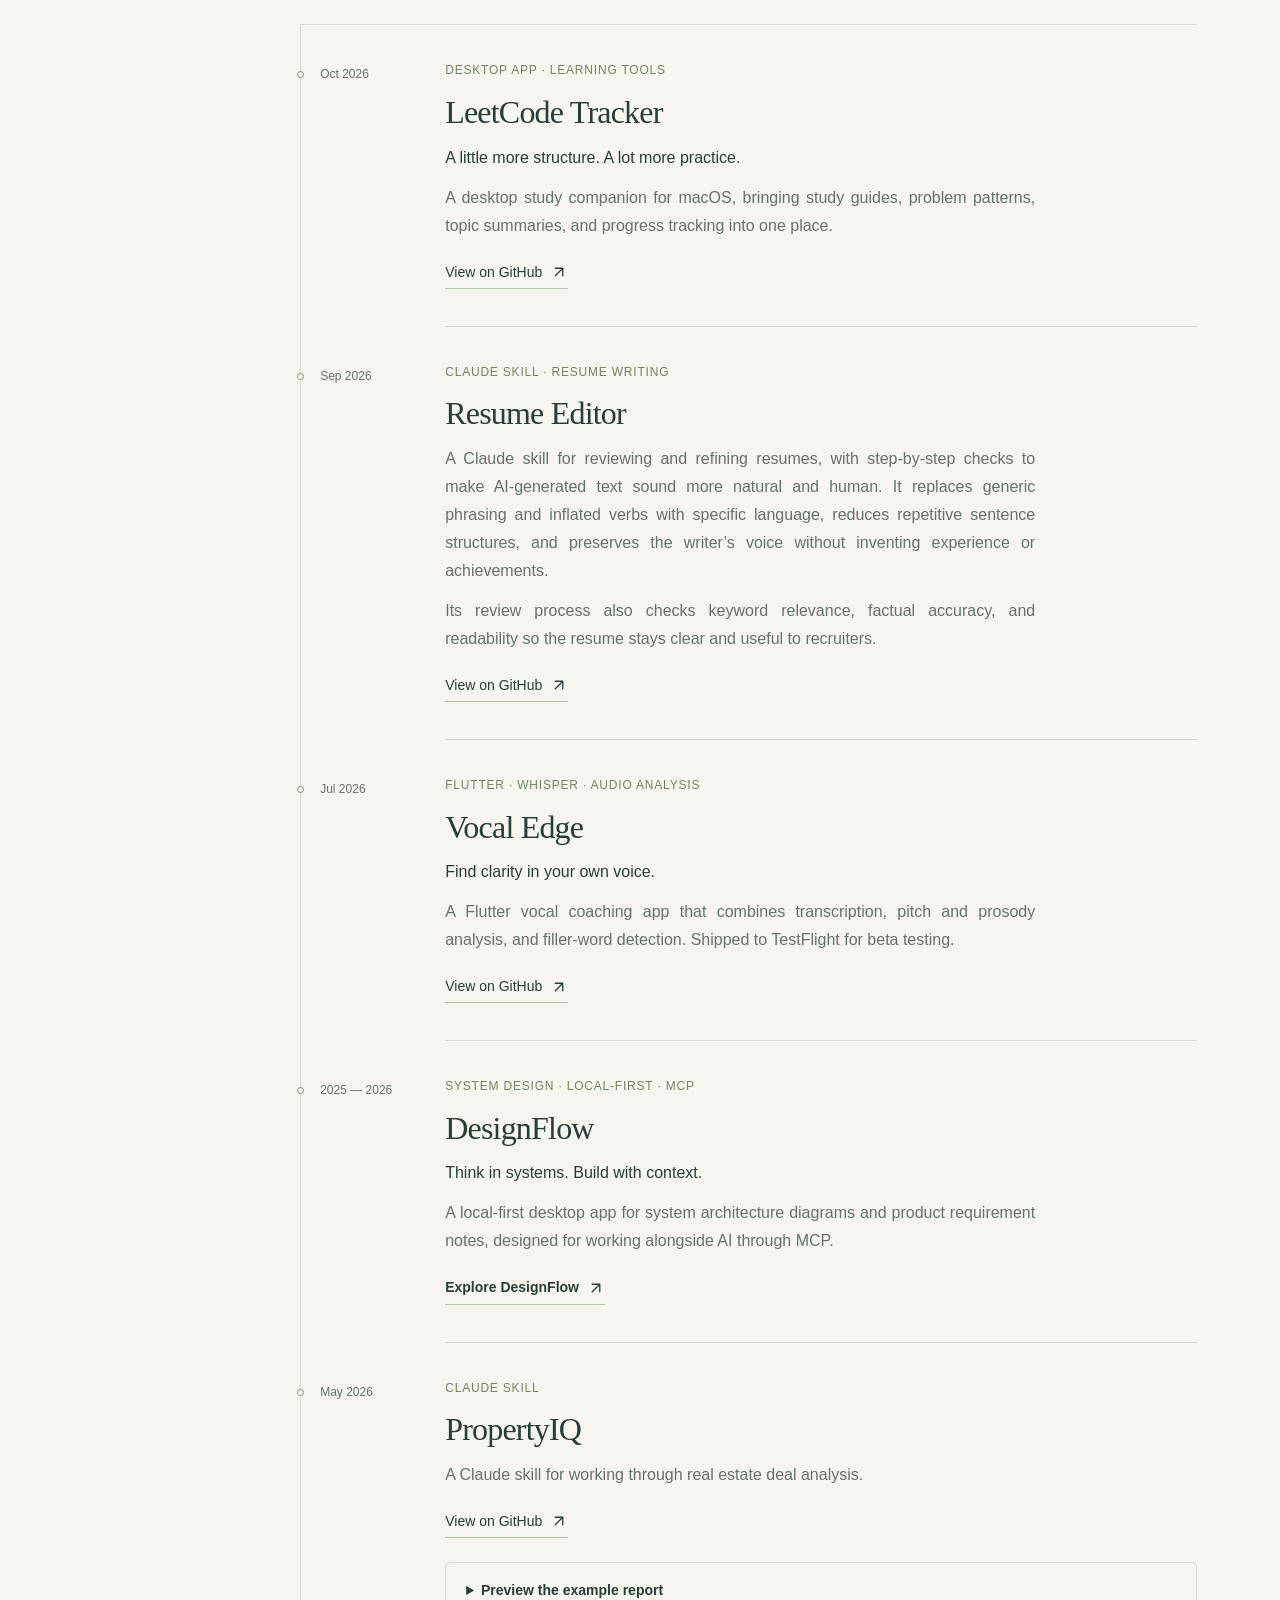
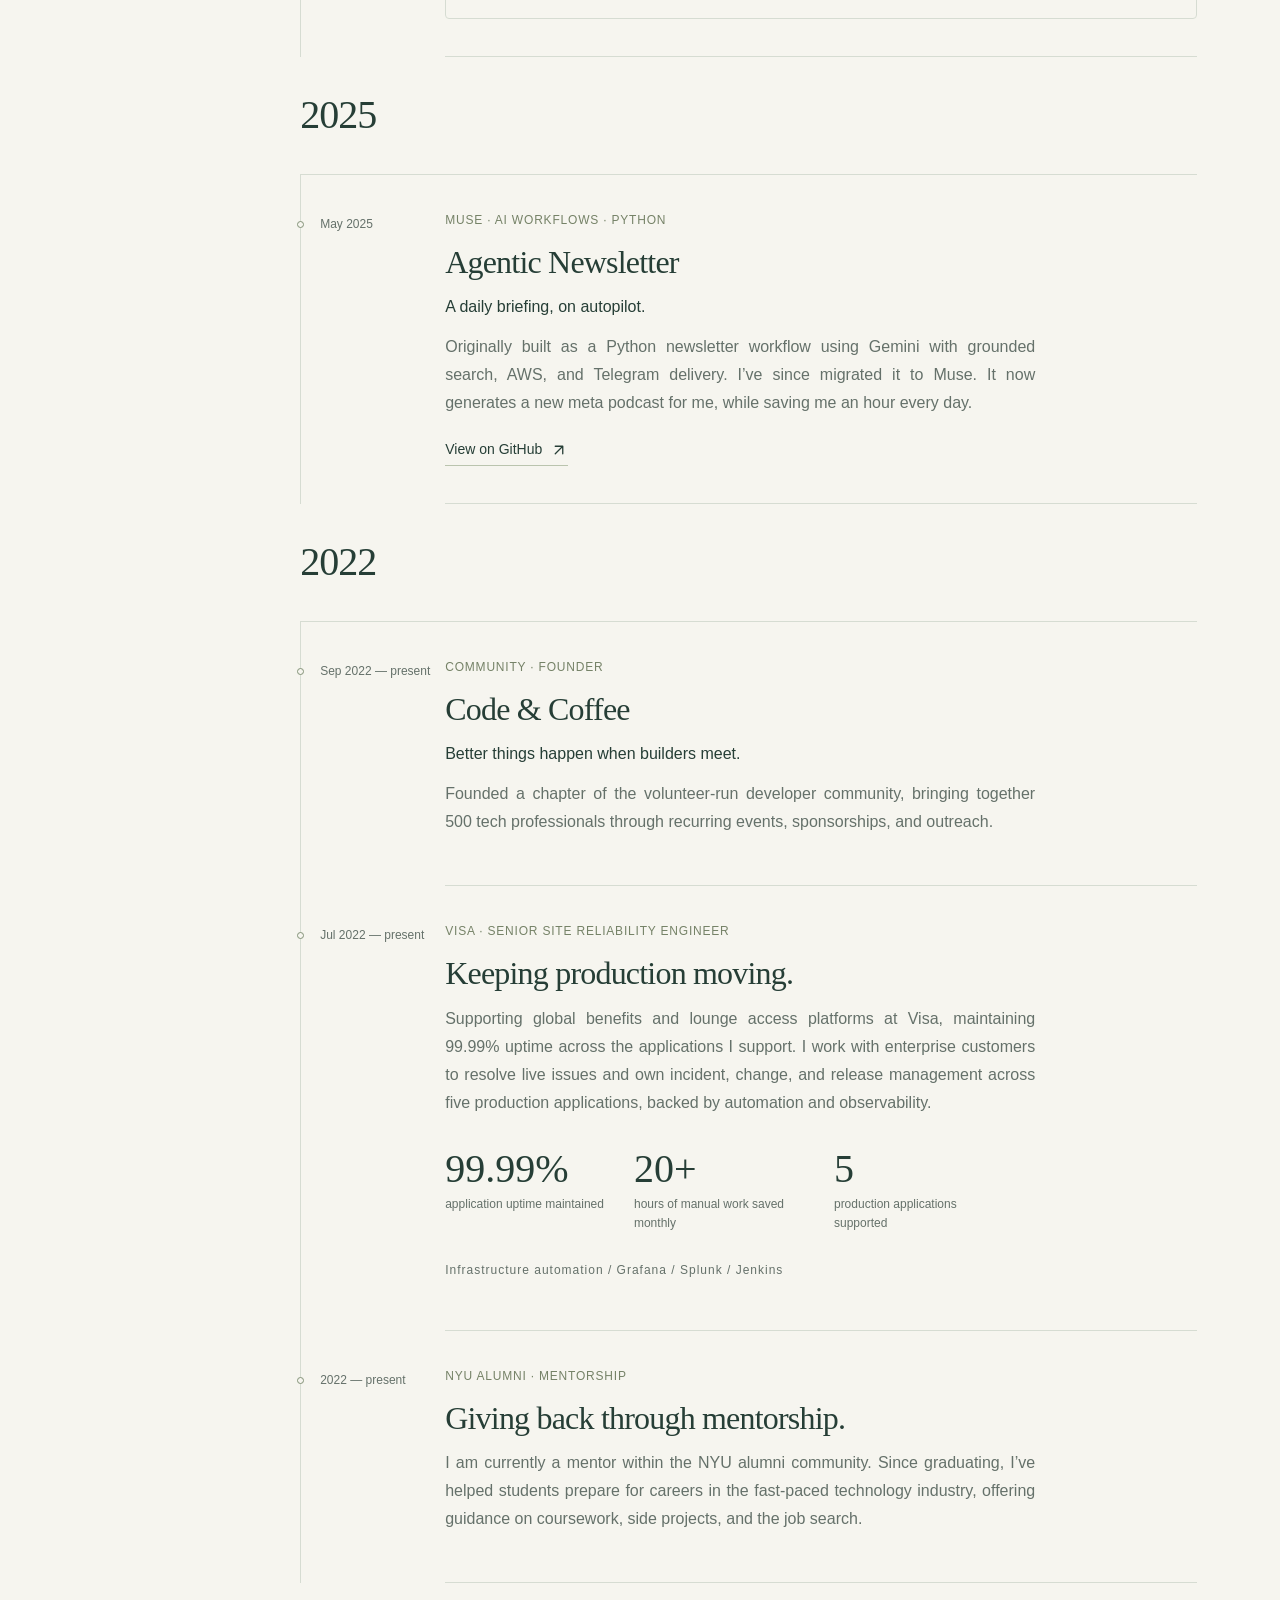
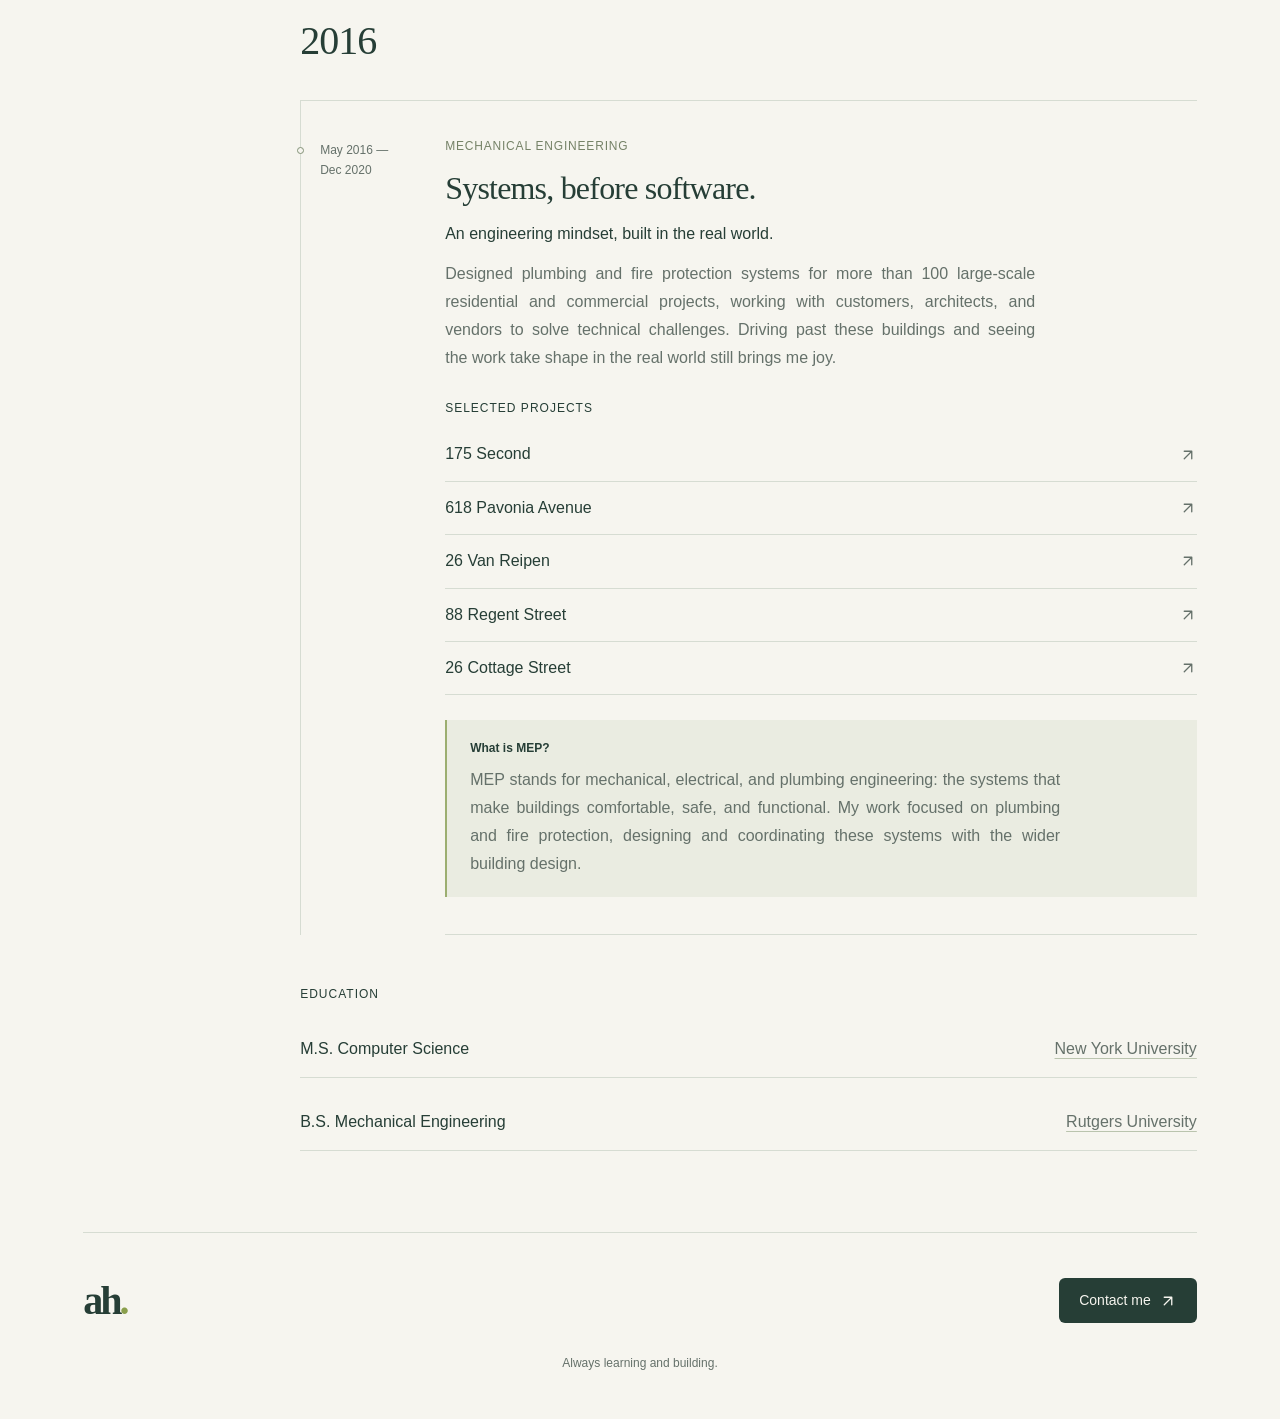
==== commit 43835604: "Remove year taglines and keep whole words on mobile" ====
--- a/docs/index.html
+++ b/docs/index.html
@@ -1,7 +1,7 @@
 <!DOCTYPE html>
 
-<html lang="en"><head><meta charset="utf-8"/><meta http-equiv="Content-Security-Policy" content="default-src 'none'; script-src 'self'; style-src 'self'; img-src 'self'; font-src 'self'; connect-src 'none'; object-src 'none'; base-uri 'none'; form-action 'none'; frame-src 'none'; upgrade-insecure-requests"/><meta content="width=device-width, initial-scale=1" name="viewport"/><title>Aakash Hathi | Curious Engineer</title><meta content="Aakash Hathi’s portfolio: production reliability, AI tools, cloud applications, and the engineering journey behind them." name="description"/><meta content="#f6f5ef" name="theme-color"/><link href="favicon.png?v=ah2" rel="icon" sizes="64x64" type="image/png"/><link href="style.css?v=20261019-skills" rel="stylesheet"/><script defer="" src="script.js?v=20261019-refresh"></script></head><body><a class="skip" href="#about">Skip to content</a><div aria-hidden="true" class="progress"></div><header><a aria-label="Aakash Hathi home" class="wordmark" href="#about">ah<span>.</span></a><nav aria-label="Social links"><a class="social-fill" href="https://github.com/ah20-dev" rel="noopener noreferrer" target="_blank"><svg aria-hidden="true" focusable="false" viewbox="0 0 24 24"><path d="M12 .8a11.4 11.4 0 0 0-3.6 22.2c.6.1.8-.2.8-.6v-2.1c-3.3.7-4-1.4-4-1.4-.5-1.4-1.3-1.8-1.3-1.8-1.1-.8.1-.8.1-.8 1.2.1 1.8 1.2 1.8 1.2 1.1 1.8 2.8 1.3 3.5 1 .1-.8.4-1.3.8-1.6-2.7-.3-5.5-1.3-5.5-6a4.7 4.7 0 0 1 1.2-3.2c-.1-.3-.5-1.5.1-3.1 0 0 1-.3 3.3 1.2a11.5 11.5 0 0 1 6 0c2.3-1.5 3.3-1.2 3.3-1.2.6 1.6.2 2.8.1 3.1a4.7 4.7 0 0 1 1.2 3.2c0 4.7-2.8 5.7-5.5 6 .4.4.8 1.1.8 2.2v3.3c0 .4.2.7.8.6A11.4 11.4 0 0 0 12 .8Z" fill="currentColor"></path></svg>GitHub <span><svg aria-hidden="true" class="arrow-icon" fill="none" focusable="false" stroke="currentColor" stroke-linecap="round" stroke-linejoin="round" stroke-width="1.75" viewbox="0 0 24 24"><path d="M7 17 17 7M7 7h10v10"></path></svg></span></a><a class="social-fill" href="https://www.linkedin.com/in/aakashhathi/" rel="noopener noreferrer" target="_blank"><svg aria-hidden="true" focusable="false" viewbox="0 0 24 24"><path d="M20.5 2h-17C2.7 2 2 2.7 2 3.5v17c0 .8.7 1.5 1.5 1.5h17c.8 0 1.5-.7 1.5-1.5v-17c0-.8-.7-1.5-1.5-1.5ZM8 19H5V9h3V19ZM6.5 7.7a1.8 1.8 0 1 1 0-3.6 1.8 1.8 0 0 1 0 3.6ZM19 19h-3v-4.9c0-1.2 0-2.7-1.7-2.7s-2 1.3-2 2.6v5h-3V9h2.9v1.4h.1c.4-.8 1.4-1.7 2.9-1.7 3.1 0 3.8 2 3.8 4.6V19Z" fill="currentColor"></path></svg>LinkedIn <span><svg aria-hidden="true" class="arrow-icon" fill="none" focusable="false" stroke="currentColor" stroke-linecap="round" stroke-linejoin="round" stroke-width="1.75" viewbox="0 0 24 24"><path d="M7 17 17 7M7 7h10v10"></path></svg></span></a></nav></header><main><section class="hero" id="about"><div class="hero-top"><span class="eyebrow"><i></i> About me</span></div><h1>Aakash Hathi<span><em>Customer Focused Engineer</em></span></h1><div class="intro"><p>I’m a Senior Site Reliability Engineer at Visa, working with enterprise customers to troubleshoot production issues and translate technical challenges into practical solutions. I partner with customers, product owners, and developers to keep critical systems dependable. My path started in mechanical engineering and led to software, cloud infrastructure, and AI, where I build hands-on projects to explore new ways to solve real problems.</p></div><a class="scroll-link" href="#current">Explore my work <span><svg aria-hidden="true" class="arrow-icon" fill="none" focusable="false" stroke="currentColor" stroke-linecap="round" stroke-linejoin="round" stroke-width="1.75" viewbox="0 0 24 24"><path d="m6 9 6 6 6-6"></path></svg></span></a></section>
-<div class="journey"><aside class="rail"><span class="eyebrow">My journey</span><nav aria-label="Timeline"><a class="active" href="#current">Now</a><a href="#year-2026">2026</a><a href="#year-2025">2025</a><a href="#year-2022">2022</a><a href="#year-2016">2016</a></nav></aside><div class="timeline"><section aria-labelledby="current-heading" class="current" id="current"><div class="section-label"><span class="eyebrow">Deployed to Production</span><span class="live"><i></i> Live project</span></div><p class="project-timeframe">2025 — 2026</p><h2 id="current-heading">ToolScout<span>Better tools.<br/>Better decisions.</span></h2><p>A developer-tool intelligence platform that brings structured research and comparisons to AI coding assistants through MCP.</p><aside class="feature-note"><span class="eyebrow">New Feature</span><p><strong>Structured Search</strong> — a RAG bot grounded in our data, released in <time datetime="2026-10">October 2026</time>.</p></aside><div aria-label="ToolScout connects tool research to coding assistants through MCP" class="tool-visual"><div class="visual-top"><span>TOOLSCOUT / INTELLIGENCE LAYER</span><span>●</span></div><div class="flow"><span>Discover<br/><small>Developer tools</small></span><b><svg aria-hidden="true" class="arrow-icon" fill="none" focusable="false" stroke="currentColor" stroke-linecap="round" stroke-linejoin="round" stroke-width="1.75" viewbox="0 0 24 24"><path d="m9 6 6 6-6 6"></path></svg></b><span>Understand<br/><small>Structured research</small></span><b><svg aria-hidden="true" class="arrow-icon" fill="none" focusable="false" stroke="currentColor" stroke-linecap="round" stroke-linejoin="round" stroke-width="1.75" viewbox="0 0 24 24"><path d="m9 6 6 6-6 6"></path></svg></b><span>Build<br/><small>AI + MCP</small></span></div></div><div class="feature-bottom"><span>React / Node.js / PostgreSQL / AWS</span><a href="https://toolscout-ai.dev" rel="noopener noreferrer" target="_blank">Explore ToolScout <svg aria-hidden="true" class="arrow-icon" fill="none" focusable="false" stroke="currentColor" stroke-linecap="round" stroke-linejoin="round" stroke-width="1.75" viewbox="0 0 24 24"><path d="M7 17 17 7M7 7h10v10"></path></svg></a></div></section><div class="timeline-intro"><span>SELECTED WORK &amp; MILESTONES</span></div><section aria-labelledby="heading-2026" class="era" id="year-2026"><h2 class="year" id="heading-2026">2026</h2><article class="entry" data-date="2026-10"><div class="date"><span class="dot"></span><time datetime="2026-10">Oct 2026</time></div><div class="entry-body"><div class="eyebrow">Desktop app · Learning tools</div><h3>LeetCode Tracker</h3><p class="tagline">A little more structure. A lot more practice.</p><p>A desktop study companion for macOS, bringing study guides, problem patterns, topic summaries, and progress tracking into one place.</p><div class="links"><a href="https://github.com/ah20-dev/leetCode_Tracker" rel="noopener noreferrer" target="_blank">View on GitHub <span><svg aria-hidden="true" class="arrow-icon" fill="none" focusable="false" stroke="currentColor" stroke-linecap="round" stroke-linejoin="round" stroke-width="1.75" viewbox="0 0 24 24"><path d="M7 17 17 7M7 7h10v10"></path></svg></span></a></div></div></article><article class="entry" data-date="2026-09"><div class="date"><span class="dot"></span><time datetime="2026-09">Sep 2026</time></div><div class="entry-body"><div class="eyebrow">Claude skill · Resume writing</div><h3>Resume Editor</h3><p>A Claude skill for reviewing and refining resumes, with step-by-step checks to make AI-generated text sound more natural and human. It replaces generic phrasing and inflated verbs with specific language, reduces repetitive sentence structures, and preserves the writer’s voice without inventing experience or achievements.</p><p>Its review process also checks keyword relevance, factual accuracy, and readability so the resume stays clear and useful to recruiters.</p><div class="links"><a href="https://github.com/ah20-dev/resumeEditor" rel="noopener noreferrer" target="_blank">View on GitHub <svg aria-hidden="true" class="arrow-icon" fill="none" focusable="false" stroke="currentColor" stroke-linecap="round" stroke-linejoin="round" stroke-width="1.75" viewbox="0 0 24 24"><path d="M7 17 17 7M7 7h10v10"></path></svg></a></div></div></article><article class="entry" data-date="2026-07"><div class="date"><span class="dot"></span><time datetime="2026-07">Jul 2026</time></div><div class="entry-body"><div class="eyebrow">Flutter · Whisper · Audio analysis</div><h3>Vocal Edge</h3><p class="tagline">Find clarity in your own voice.</p><p>A Flutter vocal coaching app that combines transcription, pitch and prosody analysis, and filler-word detection. Shipped to TestFlight for beta testing.</p><div class="links"><a href="https://github.com/ah20-dev/vocalEdge" rel="noopener noreferrer" target="_blank">View on GitHub <span><svg aria-hidden="true" class="arrow-icon" fill="none" focusable="false" stroke="currentColor" stroke-linecap="round" stroke-linejoin="round" stroke-width="1.75" viewbox="0 0 24 24"><path d="M7 17 17 7M7 7h10v10"></path></svg></span></a></div></div></article><article class="entry" data-date="2025/2026"><div class="date"><span class="dot"></span><time datetime="2025">2025</time> — <time datetime="2026">2026</time></div><div class="entry-body"><div class="eyebrow">System design · Local-first · MCP</div><h3>DesignFlow</h3><p class="tagline">Think in systems. Build with context.</p><p>A local-first desktop app for system architecture diagrams and product requirement notes, designed for working alongside AI through MCP.</p><div class="links"><a class="primary-link" href="https://ah20-dev.github.io/designFlow-webpage/" rel="noopener noreferrer" target="_blank">Explore DesignFlow <svg aria-hidden="true" class="arrow-icon" fill="none" focusable="false" stroke="currentColor" stroke-linecap="round" stroke-linejoin="round" stroke-width="1.75" viewbox="0 0 24 24"><path d="M7 17 17 7M7 7h10v10"></path></svg></a></div></div></article><article class="entry" data-date="2026-05"><div class="date"><span class="dot"></span><time datetime="2026-05">May 2026</time></div><div class="entry-body"><div class="eyebrow">Claude skill</div><h3>PropertyIQ</h3><p>A Claude skill for working through real estate deal analysis.</p><div class="links"><a href="https://github.com/ah20-dev/propertyiq" rel="noopener noreferrer" target="_blank">View on GitHub <span><svg aria-hidden="true" class="arrow-icon" fill="none" focusable="false" stroke="currentColor" stroke-linecap="round" stroke-linejoin="round" stroke-width="1.75" viewbox="0 0 24 24"><path d="M7 17 17 7M7 7h10v10"></path></svg></span></a></div><details class="example-output"><summary>Preview the example report</summary><p>A sample generated in May 2026 for a single-unit rental, showing the skill’s financing assumptions, operating costs, projected returns, and risk assessment.</p><dl><div><dt>Purchase price</dt><dd>$750,000</dd></div><div><dt>Down payment</dt><dd>25%</dd></div><div><dt>Mortgage rate / term</dt><dd>7.50% / 30 years</dd></div><div><dt>Estimated monthly rent</dt><dd>$3,100</dd></div><div><dt>Annual operating expenses</dt><dd>$15,576</dd></div><div><dt>Annual net operating income</dt><dd>$19,764</dd></div><div><dt>Monthly cash flow</dt><dd>−$2,286</dd></div><div><dt>Cap rate</dt><dd>2.64%</dd></div><div><dt>Break-even monthly rent</dt><dd>$5,231</dd></div></dl><p>Key risks: The projected rent falls short of the amount needed to cover costs, the property has only one income-producing unit, and its age raises maintenance and capital-expense concerns.</p><p>Sample conclusion: At the listed price and stated assumptions, the report finds that the rental income does not support the purchase.</p><p class="example-note">Historical example output, not a current property assessment. The repository README contains the full report, assumptions, and sources.</p></details></div></article></section><section aria-labelledby="heading-2025" class="era" id="year-2025"><h2 class="year" id="heading-2025">2025</h2><article class="entry" data-date="2025-05"><div class="date"><span class="dot"></span><time datetime="2025-05">May 2025</time></div><div class="entry-body"><div class="eyebrow">Muse · AI workflows · Python</div><h3>Agentic Newsletter</h3><p class="tagline">A daily briefing, on autopilot.</p><p>Originally built as a Python newsletter workflow using Gemini with grounded search, AWS, and Telegram delivery. I’ve since migrated it to Muse. It now generates a new meta podcast for me, while saving me an hour every day.</p><div class="links"><a href="https://github.com/ah20-dev/ai-newsletter" rel="noopener noreferrer" target="_blank">View on GitHub <span><svg aria-hidden="true" class="arrow-icon" fill="none" focusable="false" stroke="currentColor" stroke-linecap="round" stroke-linejoin="round" stroke-width="1.75" viewbox="0 0 24 24"><path d="M7 17 17 7M7 7h10v10"></path></svg></span></a></div></div></article></section><section aria-labelledby="heading-2022" class="era" id="year-2022"><h2 class="year" id="heading-2022">2022<span> / Reliability &amp; community</span></h2>
+<html lang="en"><head><meta charset="utf-8"/><meta content="default-src 'none'; script-src 'self'; style-src 'self'; img-src 'self'; font-src 'self'; connect-src 'none'; object-src 'none'; base-uri 'none'; form-action 'none'; frame-src 'none'; upgrade-insecure-requests" http-equiv="Content-Security-Policy"/><meta content="width=device-width, initial-scale=1" name="viewport"/><title>Aakash Hathi | Curious Engineer</title><meta content="Aakash Hathi’s portfolio: production reliability, AI tools, cloud applications, and the engineering journey behind them." name="description"/><meta content="#f6f5ef" name="theme-color"/><link href="favicon.png?v=ah2" rel="icon" sizes="64x64" type="image/png"/><link href="style.css?v=20261020-mobile-wrap" rel="stylesheet"/><script defer="" src="script.js?v=20261019-refresh"></script></head><body><a class="skip" href="#about">Skip to content</a><div aria-hidden="true" class="progress"></div><header><a aria-label="Aakash Hathi home" class="wordmark" href="#about">ah<span>.</span></a><nav aria-label="Social links"><a class="social-fill" href="https://github.com/ah20-dev" rel="noopener noreferrer" target="_blank"><svg aria-hidden="true" focusable="false" viewbox="0 0 24 24"><path d="M12 .8a11.4 11.4 0 0 0-3.6 22.2c.6.1.8-.2.8-.6v-2.1c-3.3.7-4-1.4-4-1.4-.5-1.4-1.3-1.8-1.3-1.8-1.1-.8.1-.8.1-.8 1.2.1 1.8 1.2 1.8 1.2 1.1 1.8 2.8 1.3 3.5 1 .1-.8.4-1.3.8-1.6-2.7-.3-5.5-1.3-5.5-6a4.7 4.7 0 0 1 1.2-3.2c-.1-.3-.5-1.5.1-3.1 0 0 1-.3 3.3 1.2a11.5 11.5 0 0 1 6 0c2.3-1.5 3.3-1.2 3.3-1.2.6 1.6.2 2.8.1 3.1a4.7 4.7 0 0 1 1.2 3.2c0 4.7-2.8 5.7-5.5 6 .4.4.8 1.1.8 2.2v3.3c0 .4.2.7.8.6A11.4 11.4 0 0 0 12 .8Z" fill="currentColor"></path></svg>GitHub <span><svg aria-hidden="true" class="arrow-icon" fill="none" focusable="false" stroke="currentColor" stroke-linecap="round" stroke-linejoin="round" stroke-width="1.75" viewbox="0 0 24 24"><path d="M7 17 17 7M7 7h10v10"></path></svg></span></a><a class="social-fill" href="https://www.linkedin.com/in/aakashhathi/" rel="noopener noreferrer" target="_blank"><svg aria-hidden="true" focusable="false" viewbox="0 0 24 24"><path d="M20.5 2h-17C2.7 2 2 2.7 2 3.5v17c0 .8.7 1.5 1.5 1.5h17c.8 0 1.5-.7 1.5-1.5v-17c0-.8-.7-1.5-1.5-1.5ZM8 19H5V9h3V19ZM6.5 7.7a1.8 1.8 0 1 1 0-3.6 1.8 1.8 0 0 1 0 3.6ZM19 19h-3v-4.9c0-1.2 0-2.7-1.7-2.7s-2 1.3-2 2.6v5h-3V9h2.9v1.4h.1c.4-.8 1.4-1.7 2.9-1.7 3.1 0 3.8 2 3.8 4.6V19Z" fill="currentColor"></path></svg>LinkedIn <span><svg aria-hidden="true" class="arrow-icon" fill="none" focusable="false" stroke="currentColor" stroke-linecap="round" stroke-linejoin="round" stroke-width="1.75" viewbox="0 0 24 24"><path d="M7 17 17 7M7 7h10v10"></path></svg></span></a></nav></header><main><section class="hero" id="about"><div class="hero-top"><span class="eyebrow"><i></i> About me</span></div><h1>Aakash Hathi<span><em>Customer Focused Engineer</em></span></h1><div class="intro"><p>I’m a Senior Site Reliability Engineer at Visa, working with enterprise customers to troubleshoot production issues and translate technical challenges into practical solutions. I partner with customers, product owners, and developers to keep critical systems dependable. My path started in mechanical engineering and led to software, cloud infrastructure, and AI, where I build hands-on projects to explore new ways to solve real problems.</p></div><a class="scroll-link" href="#current">Explore my work <span><svg aria-hidden="true" class="arrow-icon" fill="none" focusable="false" stroke="currentColor" stroke-linecap="round" stroke-linejoin="round" stroke-width="1.75" viewbox="0 0 24 24"><path d="m6 9 6 6 6-6"></path></svg></span></a></section>
+<div class="journey"><aside class="rail"><span class="eyebrow">My journey</span><nav aria-label="Timeline"><a class="active" href="#current">Now</a><a href="#year-2026">2026</a><a href="#year-2025">2025</a><a href="#year-2022">2022</a><a href="#year-2016">2016</a></nav></aside><div class="timeline"><section aria-labelledby="current-heading" class="current" id="current"><div class="section-label"><span class="eyebrow">Deployed to Production</span><span class="live"><i></i> Live project</span></div><p class="project-timeframe">2025 — 2026</p><h2 id="current-heading">ToolScout<span>Better tools.<br/>Better decisions.</span></h2><p>A developer-tool intelligence platform that brings structured research and comparisons to AI coding assistants through MCP.</p><aside class="feature-note"><span class="eyebrow">New Feature</span><p><strong>Structured Search</strong> — a RAG bot grounded in our data, released in <time datetime="2026-10">October 2026</time>.</p></aside><div aria-label="ToolScout connects tool research to coding assistants through MCP" class="tool-visual"><div class="visual-top"><span>TOOLSCOUT / INTELLIGENCE LAYER</span><span>●</span></div><div class="flow"><span>Discover<br/><small>Developer tools</small></span><b><svg aria-hidden="true" class="arrow-icon" fill="none" focusable="false" stroke="currentColor" stroke-linecap="round" stroke-linejoin="round" stroke-width="1.75" viewbox="0 0 24 24"><path d="m9 6 6 6-6 6"></path></svg></b><span>Understand<br/><small>Structured research</small></span><b><svg aria-hidden="true" class="arrow-icon" fill="none" focusable="false" stroke="currentColor" stroke-linecap="round" stroke-linejoin="round" stroke-width="1.75" viewbox="0 0 24 24"><path d="m9 6 6 6-6 6"></path></svg></b><span>Build<br/><small>AI + MCP</small></span></div></div><div class="feature-bottom"><span>React / Node.js / PostgreSQL / AWS</span><a href="https://toolscout-ai.dev" rel="noopener noreferrer" target="_blank">Explore ToolScout <svg aria-hidden="true" class="arrow-icon" fill="none" focusable="false" stroke="currentColor" stroke-linecap="round" stroke-linejoin="round" stroke-width="1.75" viewbox="0 0 24 24"><path d="M7 17 17 7M7 7h10v10"></path></svg></a></div></section><div class="timeline-intro"><span>SELECTED WORK &amp; MILESTONES</span></div><section aria-labelledby="heading-2026" class="era" id="year-2026"><h2 class="year" id="heading-2026">2026</h2><article class="entry" data-date="2026-10"><div class="date"><span class="dot"></span><time datetime="2026-10">Oct 2026</time></div><div class="entry-body"><div class="eyebrow">Desktop app · Learning tools</div><h3>LeetCode Tracker</h3><p class="tagline">A little more structure. A lot more practice.</p><p>A desktop study companion for macOS, bringing study guides, problem patterns, topic summaries, and progress tracking into one place.</p><div class="links"><a href="https://github.com/ah20-dev/leetCode_Tracker" rel="noopener noreferrer" target="_blank">View on GitHub <span><svg aria-hidden="true" class="arrow-icon" fill="none" focusable="false" stroke="currentColor" stroke-linecap="round" stroke-linejoin="round" stroke-width="1.75" viewbox="0 0 24 24"><path d="M7 17 17 7M7 7h10v10"></path></svg></span></a></div></div></article><article class="entry" data-date="2026-09"><div class="date"><span class="dot"></span><time datetime="2026-09">Sep 2026</time></div><div class="entry-body"><div class="eyebrow">Claude skill · Resume writing</div><h3>Resume Editor</h3><p>A Claude skill for reviewing and refining resumes, with step-by-step checks to make AI-generated text sound more natural and human. It replaces generic phrasing and inflated verbs with specific language, reduces repetitive sentence structures, and preserves the writer’s voice without inventing experience or achievements.</p><p>Its review process also checks keyword relevance, factual accuracy, and readability so the resume stays clear and useful to recruiters.</p><div class="links"><a href="https://github.com/ah20-dev/resumeEditor" rel="noopener noreferrer" target="_blank">View on GitHub <svg aria-hidden="true" class="arrow-icon" fill="none" focusable="false" stroke="currentColor" stroke-linecap="round" stroke-linejoin="round" stroke-width="1.75" viewbox="0 0 24 24"><path d="M7 17 17 7M7 7h10v10"></path></svg></a></div></div></article><article class="entry" data-date="2026-07"><div class="date"><span class="dot"></span><time datetime="2026-07">Jul 2026</time></div><div class="entry-body"><div class="eyebrow">Flutter · Whisper · Audio analysis</div><h3>Vocal Edge</h3><p class="tagline">Find clarity in your own voice.</p><p>A Flutter vocal coaching app that combines transcription, pitch and prosody analysis, and filler-word detection. Shipped to TestFlight for beta testing.</p><div class="links"><a href="https://github.com/ah20-dev/vocalEdge" rel="noopener noreferrer" target="_blank">View on GitHub <span><svg aria-hidden="true" class="arrow-icon" fill="none" focusable="false" stroke="currentColor" stroke-linecap="round" stroke-linejoin="round" stroke-width="1.75" viewbox="0 0 24 24"><path d="M7 17 17 7M7 7h10v10"></path></svg></span></a></div></div></article><article class="entry" data-date="2025/2026"><div class="date"><span class="dot"></span><time datetime="2025">2025</time> — <time datetime="2026">2026</time></div><div class="entry-body"><div class="eyebrow">System design · Local-first · MCP</div><h3>DesignFlow</h3><p class="tagline">Think in systems. Build with context.</p><p>A local-first desktop app for system architecture diagrams and product requirement notes, designed for working alongside AI through MCP.</p><div class="links"><a class="primary-link" href="https://ah20-dev.github.io/designFlow-webpage/" rel="noopener noreferrer" target="_blank">Explore DesignFlow <svg aria-hidden="true" class="arrow-icon" fill="none" focusable="false" stroke="currentColor" stroke-linecap="round" stroke-linejoin="round" stroke-width="1.75" viewbox="0 0 24 24"><path d="M7 17 17 7M7 7h10v10"></path></svg></a></div></div></article><article class="entry" data-date="2026-05"><div class="date"><span class="dot"></span><time datetime="2026-05">May 2026</time></div><div class="entry-body"><div class="eyebrow">Claude skill</div><h3>PropertyIQ</h3><p>A Claude skill for working through real estate deal analysis.</p><div class="links"><a href="https://github.com/ah20-dev/propertyiq" rel="noopener noreferrer" target="_blank">View on GitHub <span><svg aria-hidden="true" class="arrow-icon" fill="none" focusable="false" stroke="currentColor" stroke-linecap="round" stroke-linejoin="round" stroke-width="1.75" viewbox="0 0 24 24"><path d="M7 17 17 7M7 7h10v10"></path></svg></span></a></div><details class="example-output"><summary>Preview the example report</summary><p>A sample generated in May 2026 for a single-unit rental, showing the skill’s financing assumptions, operating costs, projected returns, and risk assessment.</p><dl><div><dt>Purchase price</dt><dd>$750,000</dd></div><div><dt>Down payment</dt><dd>25%</dd></div><div><dt>Mortgage rate / term</dt><dd>7.50% / 30 years</dd></div><div><dt>Estimated monthly rent</dt><dd>$3,100</dd></div><div><dt>Annual operating expenses</dt><dd>$15,576</dd></div><div><dt>Annual net operating income</dt><dd>$19,764</dd></div><div><dt>Monthly cash flow</dt><dd>−$2,286</dd></div><div><dt>Cap rate</dt><dd>2.64%</dd></div><div><dt>Break-even monthly rent</dt><dd>$5,231</dd></div></dl><p>Key risks: The projected rent falls short of the amount needed to cover costs, the property has only one income-producing unit, and its age raises maintenance and capital-expense concerns.</p><p>Sample conclusion: At the listed price and stated assumptions, the report finds that the rental income does not support the purchase.</p><p class="example-note">Historical example output, not a current property assessment. The repository README contains the full report, assumptions, and sources.</p></details></div></article></section><section aria-labelledby="heading-2025" class="era" id="year-2025"><h2 class="year" id="heading-2025">2025</h2><article class="entry" data-date="2025-05"><div class="date"><span class="dot"></span><time datetime="2025-05">May 2025</time></div><div class="entry-body"><div class="eyebrow">Muse · AI workflows · Python</div><h3>Agentic Newsletter</h3><p class="tagline">A daily briefing, on autopilot.</p><p>Originally built as a Python newsletter workflow using Gemini with grounded search, AWS, and Telegram delivery. I’ve since migrated it to Muse. It now generates a new meta podcast for me, while saving me an hour every day.</p><div class="links"><a href="https://github.com/ah20-dev/ai-newsletter" rel="noopener noreferrer" target="_blank">View on GitHub <span><svg aria-hidden="true" class="arrow-icon" fill="none" focusable="false" stroke="currentColor" stroke-linecap="round" stroke-linejoin="round" stroke-width="1.75" viewbox="0 0 24 24"><path d="M7 17 17 7M7 7h10v10"></path></svg></span></a></div></div></article></section><section aria-labelledby="heading-2022" class="era" id="year-2022"><h2 class="year" id="heading-2022">2022</h2>
 <article class="entry"><div class="date"><span class="dot"></span>Sep 2022 — present</div><div class="entry-body"><div class="eyebrow">Community · Founder</div><h3>Code &amp; Coffee</h3><p class="tagline">Better things happen when builders meet.</p><p>Founded a chapter of the volunteer-run developer community, bringing together 500 tech professionals through recurring events, sponsorships, and outreach.</p></div></article>
 <article class="entry"><div class="date"><span class="dot"></span>Jul 2022 — present</div><div class="entry-body"><div class="eyebrow">Visa · Senior Site Reliability Engineer</div><h3>Keeping production moving.</h3><p>Supporting global benefits and lounge access platforms at Visa, maintaining 99.99% uptime across the applications I support. I work with enterprise customers to resolve live issues and own incident, change, and release management across five production applications, backed by automation and observability.</p><div class="metrics"><div><strong>99.99%</strong><span>application uptime maintained</span></div><div><strong>20+</strong><span>hours of manual work saved monthly</span></div><div><strong>5</strong><span>production applications supported</span></div></div><p class="stack">Infrastructure automation / Grafana / Splunk / Jenkins</p></div></article>
-<article class="entry"><div class="date"><span class="dot"></span>2022 — present</div><div class="entry-body"><div class="eyebrow">NYU Alumni · Mentorship</div><h3>Giving back through mentorship.</h3><p>I am currently a mentor within the NYU alumni community. Since graduating, I’ve helped students prepare for careers in the fast-paced technology industry, offering guidance on coursework, side projects, and the job search.</p></div></article></section><section aria-labelledby="heading-2016" class="era" id="year-2016"><h2 class="year" id="heading-2016">2016<span> / Where it started</span></h2><article class="entry"><div class="date"><span class="dot"></span><span class="date-line"><time datetime="2016-05">May 2016</time> —</span><span class="date-line"><time datetime="2020-12">Dec 2020</time></span></div><div class="entry-body"><div class="eyebrow">Mechanical engineering</div><h3>Systems, before software.</h3><p class="tagline">An engineering mindset, built in the real world.</p><p>Designed plumbing and fire protection systems for more than 100 large-scale residential and commercial projects, working with customers, architects, and vendors to solve technical challenges. Driving past these buildings and seeing the work take shape in the real world still brings me joy.</p><div class="mechanical-projects"><h4>Selected projects</h4><ul><li><a href="https://www.dvoralife.com/buildings/175-second" rel="noopener noreferrer" target="_blank">175 Second<span aria-hidden="true"><svg aria-hidden="true" class="arrow-icon" fill="none" focusable="false" stroke="currentColor" stroke-linecap="round" stroke-linejoin="round" stroke-width="1.75" viewbox="0 0 24 24"><path d="M7 17 17 7M7 7h10v10"></path></svg></span></a></li><li><a href="https://c3darchitecture.com/developments/618-pavonia-ave" rel="noopener noreferrer" target="_blank">618 Pavonia Avenue<span aria-hidden="true"><svg aria-hidden="true" class="arrow-icon" fill="none" focusable="false" stroke="currentColor" stroke-linecap="round" stroke-linejoin="round" stroke-width="1.75" viewbox="0 0 24 24"><path d="M7 17 17 7M7 7h10v10"></path></svg></span></a></li><li><a href="https://www.cmpnd.com/residential/26-van-reipen" rel="noopener noreferrer" target="_blank">26 Van Reipen<span aria-hidden="true"><svg aria-hidden="true" class="arrow-icon" fill="none" focusable="false" stroke="currentColor" stroke-linecap="round" stroke-linejoin="round" stroke-width="1.75" viewbox="0 0 24 24"><path d="M7 17 17 7M7 7h10v10"></path></svg></span></a></li><li><a href="https://88regentstreet.libertyharbor.com" rel="noopener noreferrer" target="_blank">88 Regent Street<span aria-hidden="true"><svg aria-hidden="true" class="arrow-icon" fill="none" focusable="false" stroke="currentColor" stroke-linecap="round" stroke-linejoin="round" stroke-width="1.75" viewbox="0 0 24 24"><path d="M7 17 17 7M7 7h10v10"></path></svg></span></a></li><li><a href="https://c3darchitecture.com/developments/26-cottage-street" rel="noopener noreferrer" target="_blank">26 Cottage Street<span aria-hidden="true"><svg aria-hidden="true" class="arrow-icon" fill="none" focusable="false" stroke="currentColor" stroke-linecap="round" stroke-linejoin="round" stroke-width="1.75" viewbox="0 0 24 24"><path d="M7 17 17 7M7 7h10v10"></path></svg></span></a></li></ul></div><aside class="mep"><h4>What is MEP?</h4><p>MEP stands for mechanical, electrical, and plumbing engineering: the systems that make buildings comfortable, safe, and functional. My work focused on plumbing and fire protection, designing and coordinating these systems with the wider building design.</p></aside></div></article></section><section class="education"><span class="eyebrow">Education</span><p>M.S. Computer Science <span><a href="https://engineering.nyu.edu/academics/departments/computer-science-and-engineering" rel="noopener noreferrer" target="_blank">New York University</a></span></p><p>B.S. Mechanical Engineering <span><a href="https://soe.rutgers.edu/academics/majors-and-areas-study/mechanical-engineering" rel="noopener noreferrer" target="_blank">Rutgers University</a></span></p></section></div></div></main><footer><div><a class="wordmark" href="#about">ah<span>.</span></a></div><a class="contact-button" href="https://www.linkedin.com/in/aakashhathi/" rel="noopener noreferrer" target="_blank">Contact me <svg aria-hidden="true" class="arrow-icon" fill="none" focusable="false" stroke="currentColor" stroke-linecap="round" stroke-linejoin="round" stroke-width="1.75" viewbox="0 0 24 24"><path d="M7 17 17 7M7 7h10v10"></path></svg></a><p>Always learning and building.</p></footer></body></html>+<article class="entry"><div class="date"><span class="dot"></span>2022 — present</div><div class="entry-body"><div class="eyebrow">NYU Alumni · Mentorship</div><h3>Giving back through mentorship.</h3><p>I am currently a mentor within the NYU alumni community. Since graduating, I’ve helped students prepare for careers in the fast-paced technology industry, offering guidance on coursework, side projects, and the job search.</p></div></article></section><section aria-labelledby="heading-2016" class="era" id="year-2016"><h2 class="year" id="heading-2016">2016</h2><article class="entry"><div class="date"><span class="dot"></span><span class="date-line"><time datetime="2016-05">May 2016</time> —</span><span class="date-line"><time datetime="2020-12">Dec 2020</time></span></div><div class="entry-body"><div class="eyebrow">Mechanical engineering</div><h3>Systems, before software.</h3><p class="tagline">An engineering mindset, built in the real world.</p><p>Designed plumbing and fire protection systems for more than 100 large-scale residential and commercial projects, working with customers, architects, and vendors to solve technical challenges. Driving past these buildings and seeing the work take shape in the real world still brings me joy.</p><div class="mechanical-projects"><h4>Selected projects</h4><ul><li><a href="https://www.dvoralife.com/buildings/175-second" rel="noopener noreferrer" target="_blank">175 Second<span aria-hidden="true"><svg aria-hidden="true" class="arrow-icon" fill="none" focusable="false" stroke="currentColor" stroke-linecap="round" stroke-linejoin="round" stroke-width="1.75" viewbox="0 0 24 24"><path d="M7 17 17 7M7 7h10v10"></path></svg></span></a></li><li><a href="https://c3darchitecture.com/developments/618-pavonia-ave" rel="noopener noreferrer" target="_blank">618 Pavonia Avenue<span aria-hidden="true"><svg aria-hidden="true" class="arrow-icon" fill="none" focusable="false" stroke="currentColor" stroke-linecap="round" stroke-linejoin="round" stroke-width="1.75" viewbox="0 0 24 24"><path d="M7 17 17 7M7 7h10v10"></path></svg></span></a></li><li><a href="https://www.cmpnd.com/residential/26-van-reipen" rel="noopener noreferrer" target="_blank">26 Van Reipen<span aria-hidden="true"><svg aria-hidden="true" class="arrow-icon" fill="none" focusable="false" stroke="currentColor" stroke-linecap="round" stroke-linejoin="round" stroke-width="1.75" viewbox="0 0 24 24"><path d="M7 17 17 7M7 7h10v10"></path></svg></span></a></li><li><a href="https://88regentstreet.libertyharbor.com" rel="noopener noreferrer" target="_blank">88 Regent Street<span aria-hidden="true"><svg aria-hidden="true" class="arrow-icon" fill="none" focusable="false" stroke="currentColor" stroke-linecap="round" stroke-linejoin="round" stroke-width="1.75" viewbox="0 0 24 24"><path d="M7 17 17 7M7 7h10v10"></path></svg></span></a></li><li><a href="https://c3darchitecture.com/developments/26-cottage-street" rel="noopener noreferrer" target="_blank">26 Cottage Street<span aria-hidden="true"><svg aria-hidden="true" class="arrow-icon" fill="none" focusable="false" stroke="currentColor" stroke-linecap="round" stroke-linejoin="round" stroke-width="1.75" viewbox="0 0 24 24"><path d="M7 17 17 7M7 7h10v10"></path></svg></span></a></li></ul></div><aside class="mep"><h4>What is MEP?</h4><p>MEP stands for mechanical, electrical, and plumbing engineering: the systems that make buildings comfortable, safe, and functional. My work focused on plumbing and fire protection, designing and coordinating these systems with the wider building design.</p></aside></div></article></section><section class="education"><span class="eyebrow">Education</span><p>M.S. Computer Science <span><a href="https://engineering.nyu.edu/academics/departments/computer-science-and-engineering" rel="noopener noreferrer" target="_blank">New York University</a></span></p><p>B.S. Mechanical Engineering <span><a href="https://soe.rutgers.edu/academics/majors-and-areas-study/mechanical-engineering" rel="noopener noreferrer" target="_blank">Rutgers University</a></span></p></section></div></div></main><footer><div><a class="wordmark" href="#about">ah<span>.</span></a></div><a class="contact-button" href="https://www.linkedin.com/in/aakashhathi/" rel="noopener noreferrer" target="_blank">Contact me <svg aria-hidden="true" class="arrow-icon" fill="none" focusable="false" stroke="currentColor" stroke-linecap="round" stroke-linejoin="round" stroke-width="1.75" viewbox="0 0 24 24"><path d="M7 17 17 7M7 7h10v10"></path></svg></a><p>Always learning and building.</p></footer></body></html>
--- a/docs/style.css
+++ b/docs/style.css
@@ -29,3 +29,6 @@
 body{-webkit-user-select:none;user-select:none}input,textarea,[contenteditable="true"]{-webkit-user-select:text;user-select:text}
 
 .example-output{margin-top:24px;border:1px solid var(--line);border-radius:4px;padding:16px 20px}.example-output summary{cursor:pointer;font-size:var(--text-ui);font-weight:600}.example-output summary:focus-visible{outline:3px solid #6b8129;outline-offset:5px}.example-output dl{font-size:var(--text-ui);margin:18px 0}.example-output dl>div{display:flex;justify-content:space-between;gap:16px;padding:8px 0;border-bottom:1px solid var(--line)}.example-output dd{margin:0;white-space:nowrap}.example-output .example-note{font-size:var(--text-label);text-align:left}
+
+/* On phones, wrap whole words instead of automatic hyphenation. */
+@media(max-width:600px){.intro p,.entry-body>p:not(.tagline):not(.stack),.current>p:not(.project-timeframe),.feature-note p,.mep p{-webkit-hyphens:none;hyphens:none;word-break:normal;overflow-wrap:normal}}
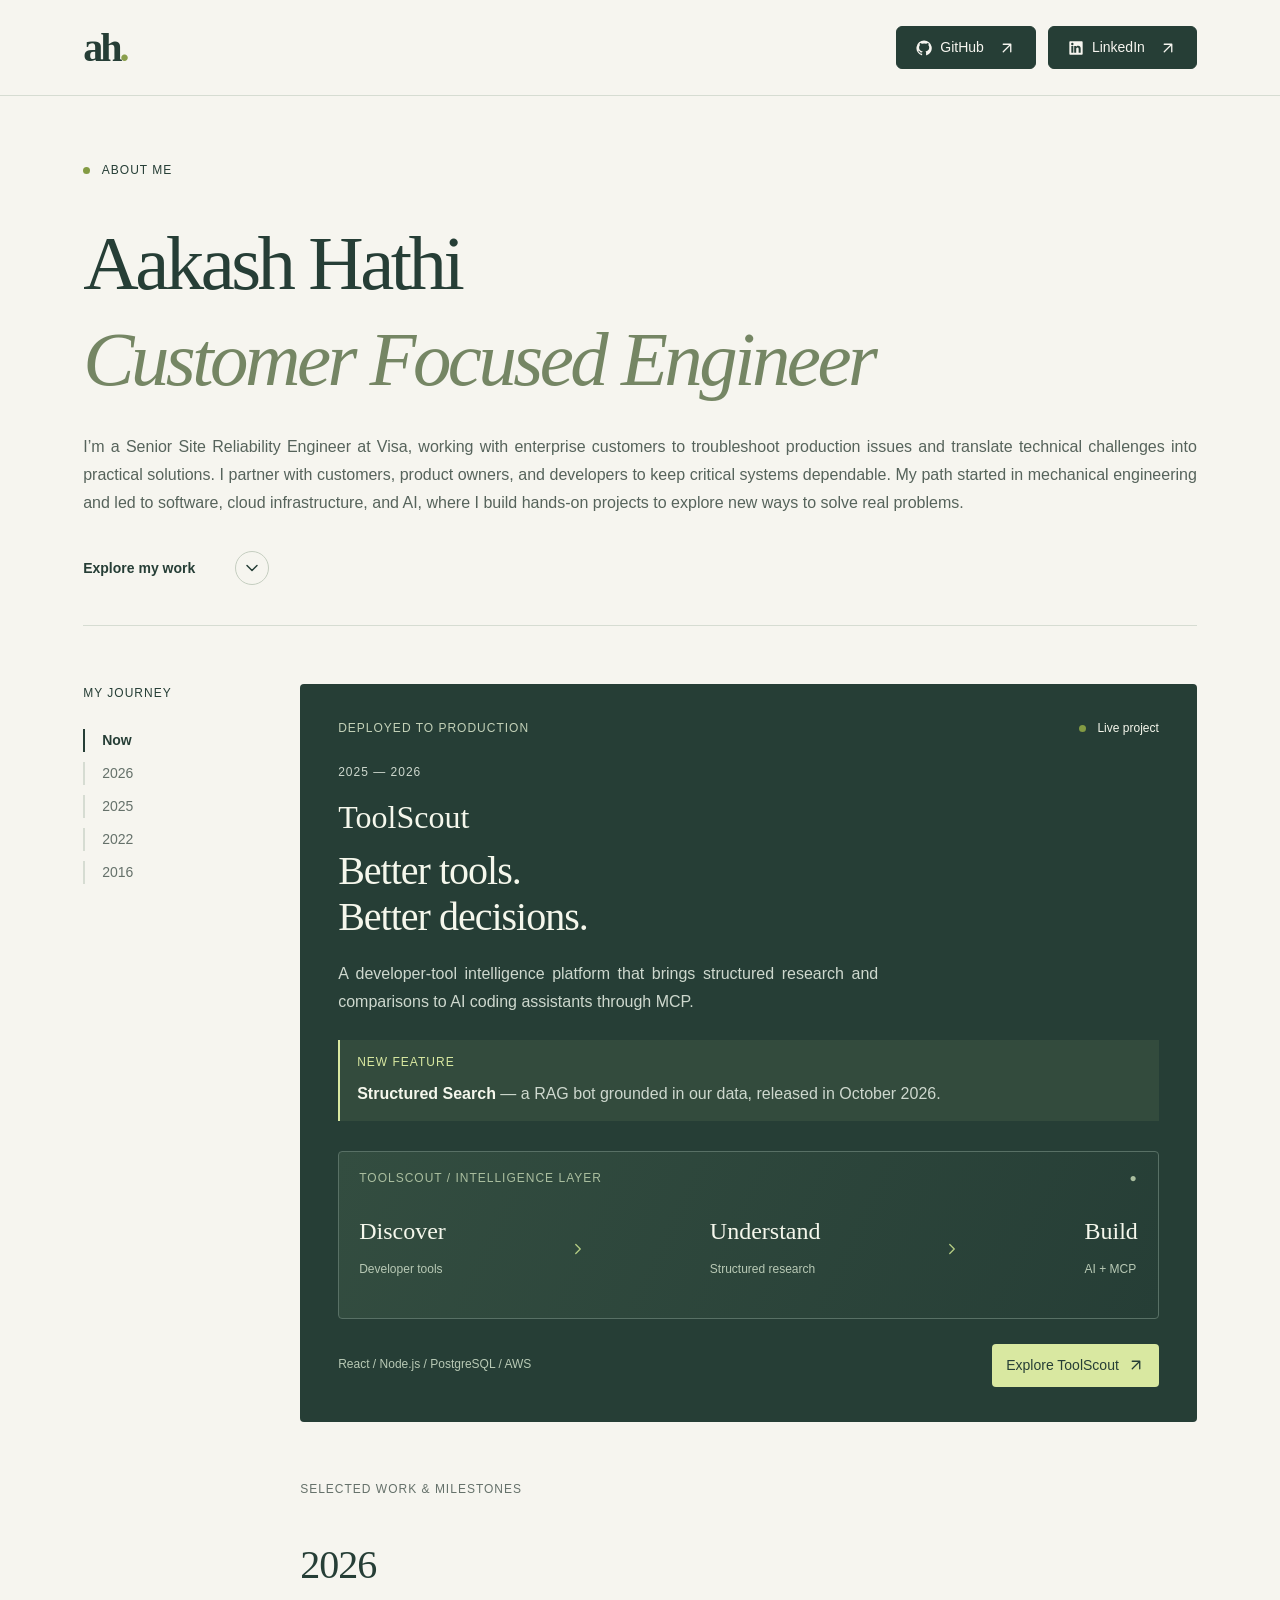
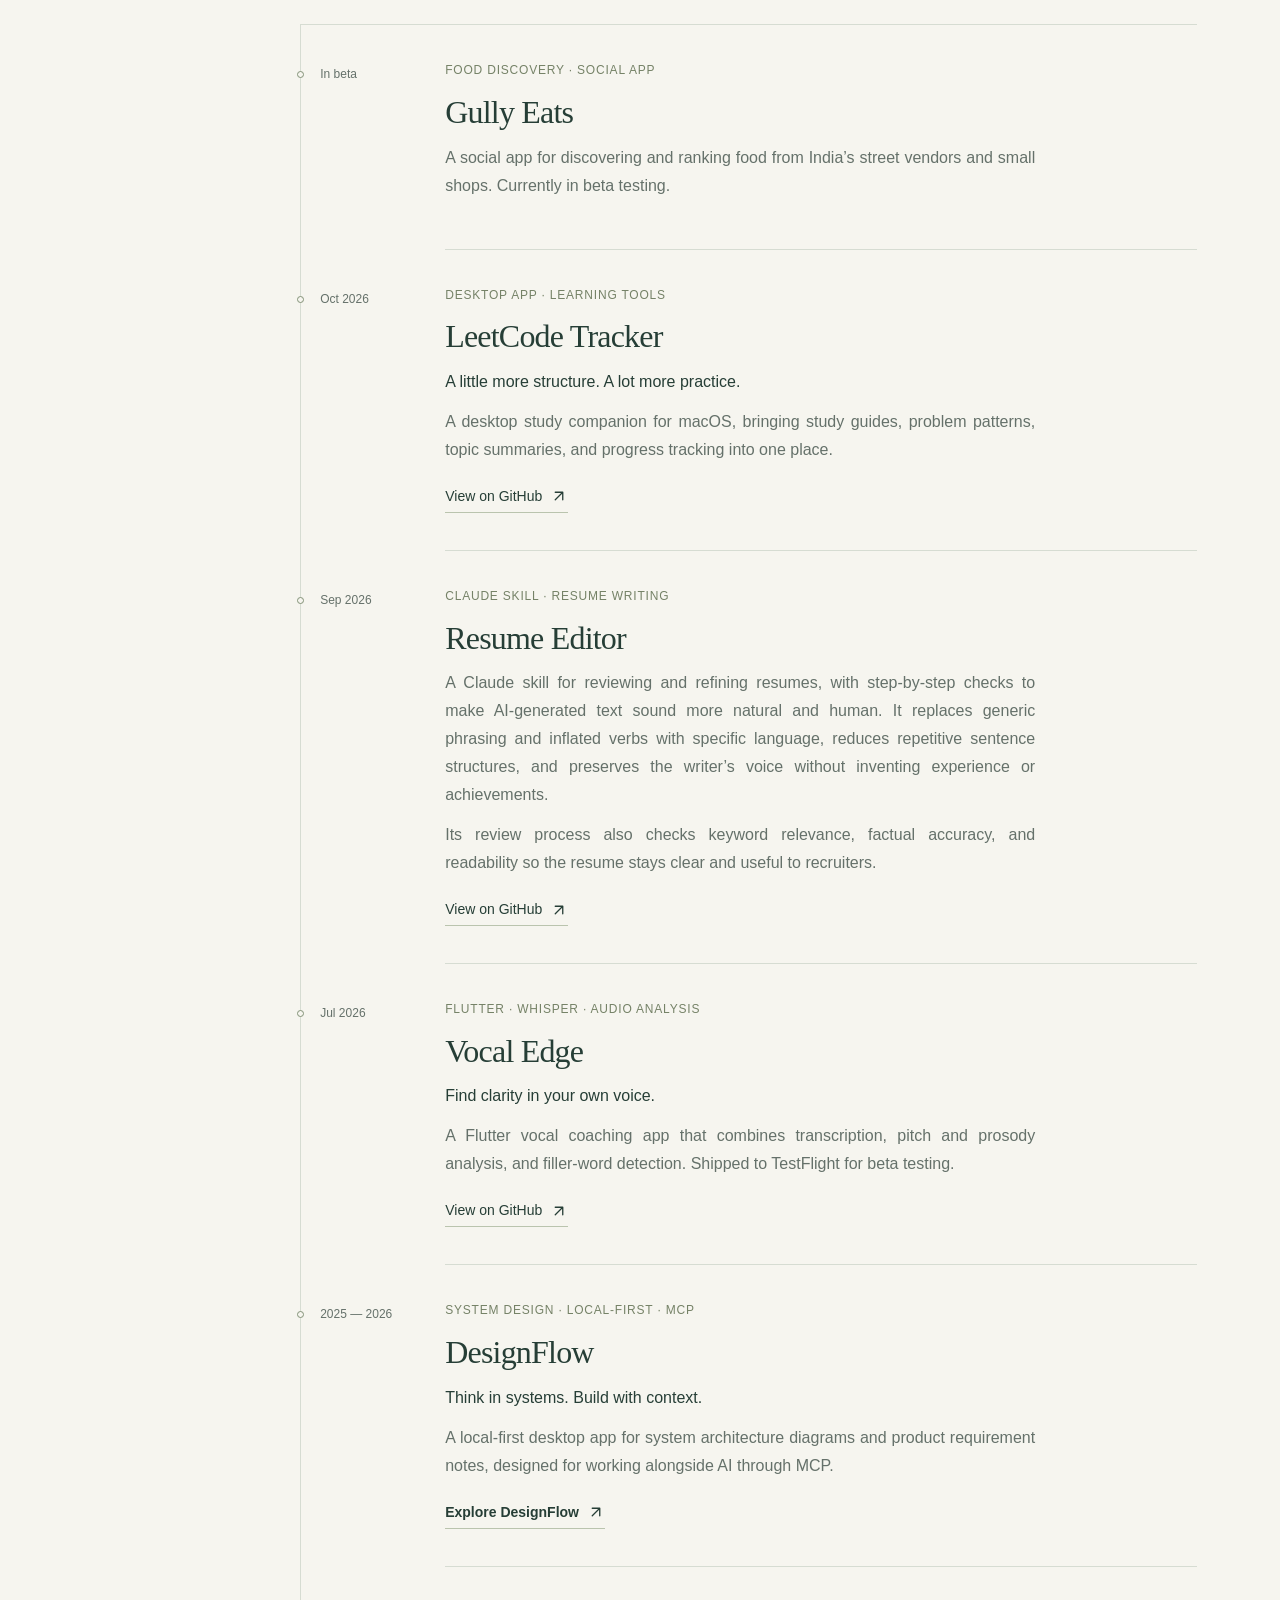
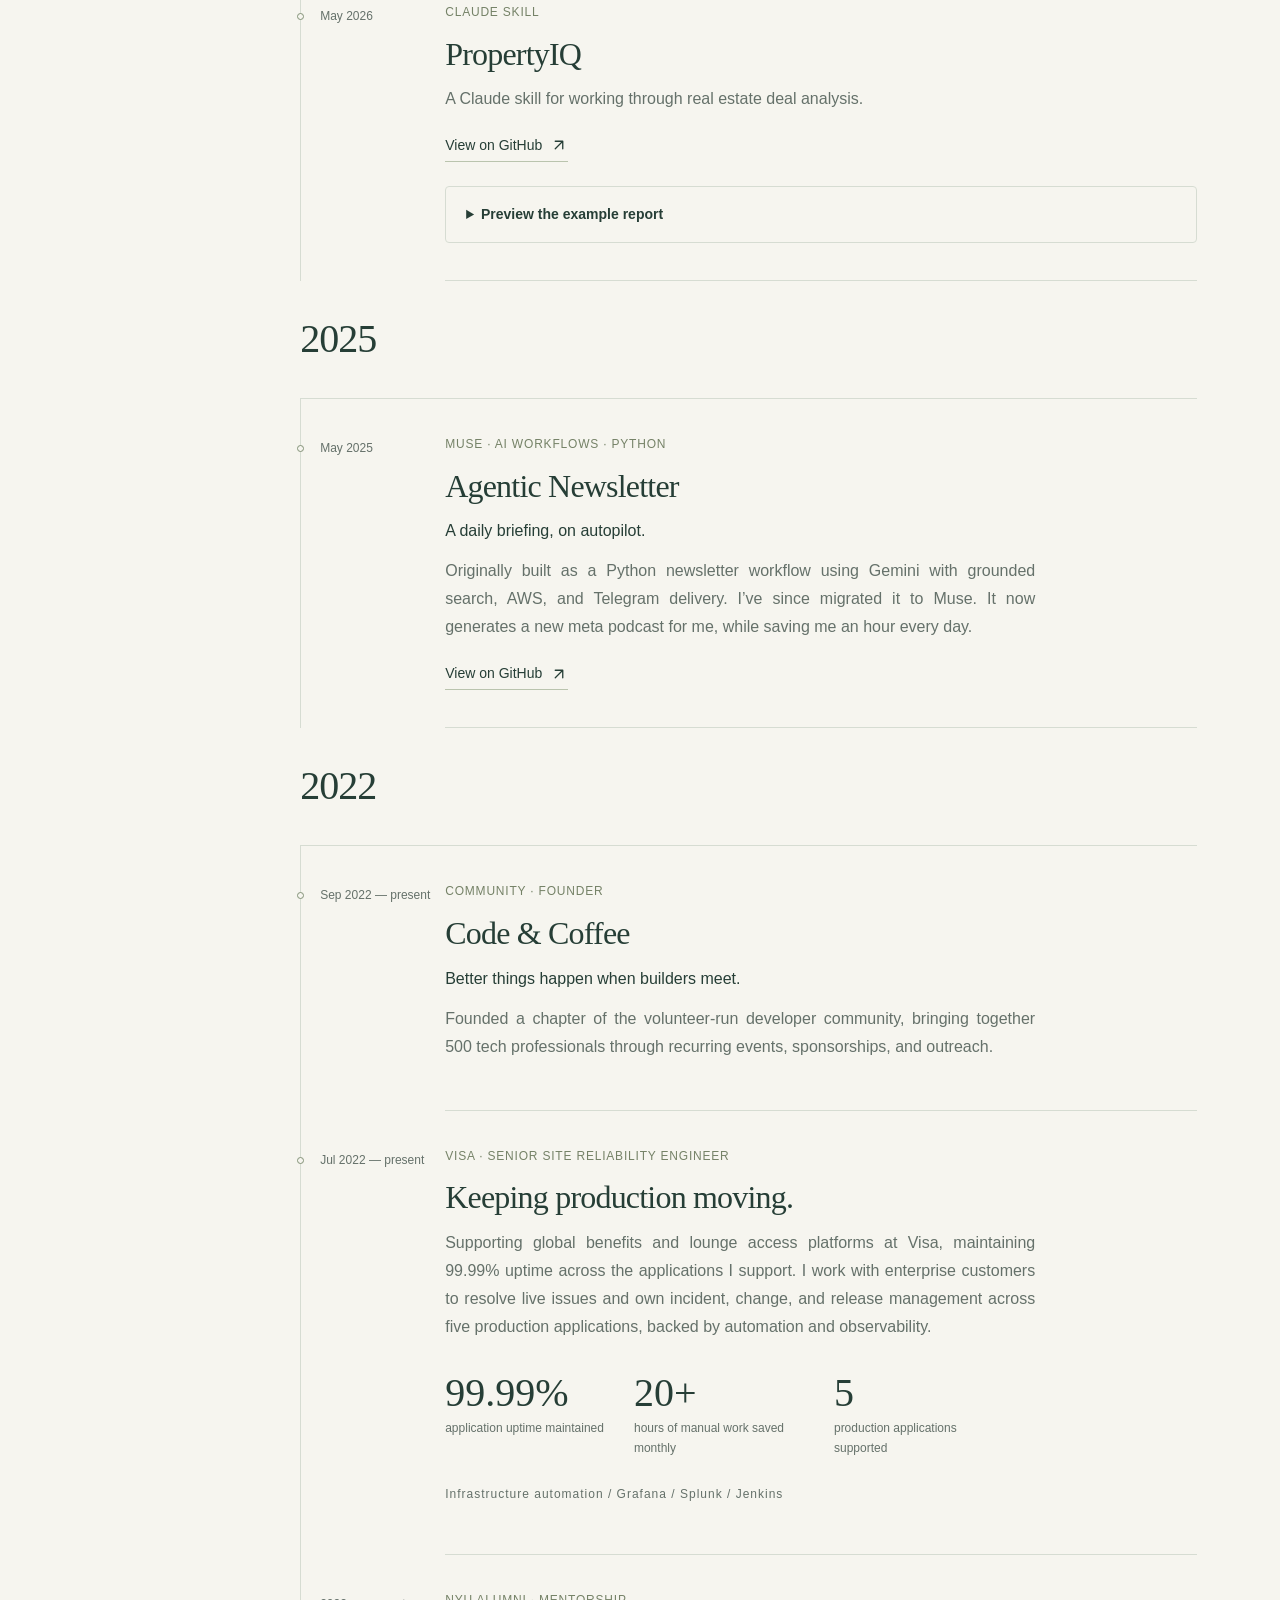
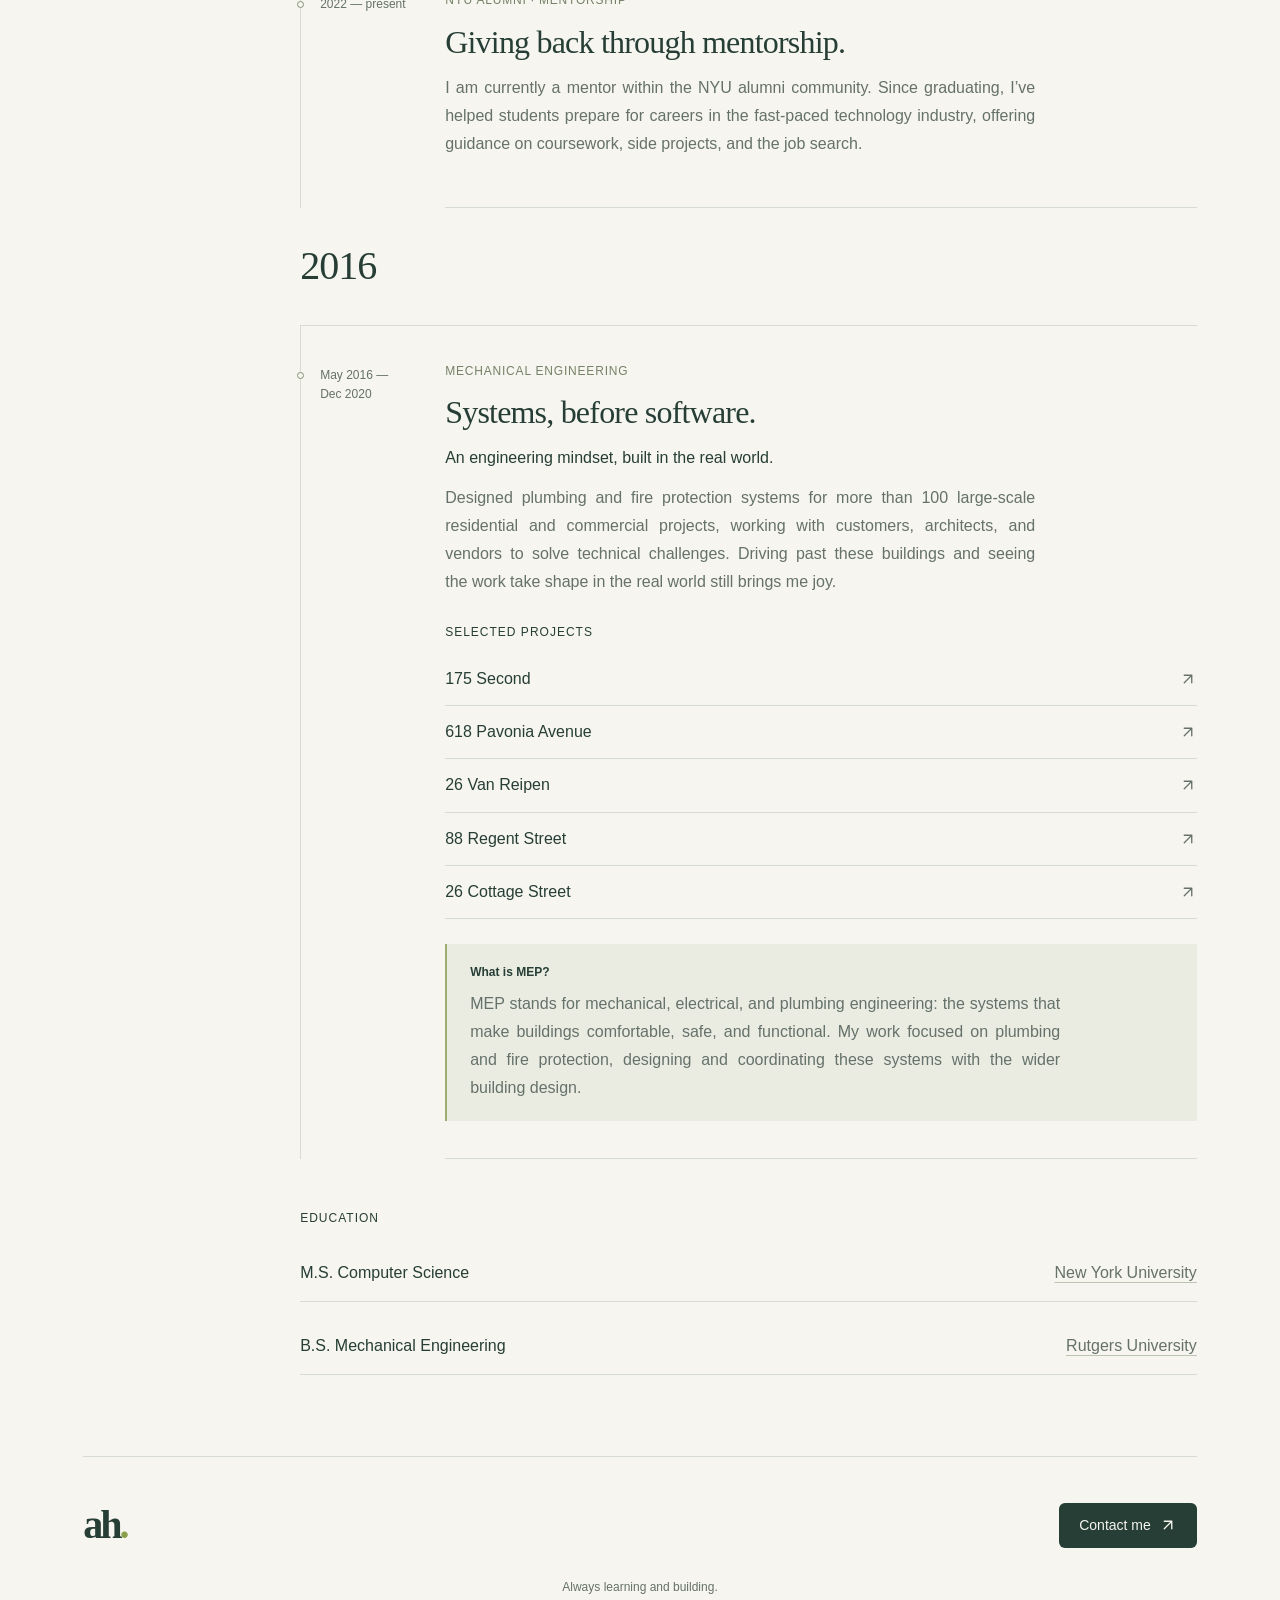
==== commit b4cf1fa5: "Add Gully Eats beta project to portfolio" ====
--- a/docs/index.html
+++ b/docs/index.html
@@ -1,7 +1,7 @@
 <!DOCTYPE html>
 
 <html lang="en"><head><meta charset="utf-8"/><meta content="default-src 'none'; script-src 'self'; style-src 'self'; img-src 'self'; font-src 'self'; connect-src 'none'; object-src 'none'; base-uri 'none'; form-action 'none'; frame-src 'none'; upgrade-insecure-requests" http-equiv="Content-Security-Policy"/><meta content="width=device-width, initial-scale=1" name="viewport"/><title>Aakash Hathi | Curious Engineer</title><meta content="Aakash Hathi’s portfolio: production reliability, AI tools, cloud applications, and the engineering journey behind them." name="description"/><meta content="#f6f5ef" name="theme-color"/><link href="favicon.png?v=ah2" rel="icon" sizes="64x64" type="image/png"/><link href="style.css?v=20261020-mobile-wrap" rel="stylesheet"/><script defer="" src="script.js?v=20261019-refresh"></script></head><body><a class="skip" href="#about">Skip to content</a><div aria-hidden="true" class="progress"></div><header><a aria-label="Aakash Hathi home" class="wordmark" href="#about">ah<span>.</span></a><nav aria-label="Social links"><a class="social-fill" href="https://github.com/ah20-dev" rel="noopener noreferrer" target="_blank"><svg aria-hidden="true" focusable="false" viewbox="0 0 24 24"><path d="M12 .8a11.4 11.4 0 0 0-3.6 22.2c.6.1.8-.2.8-.6v-2.1c-3.3.7-4-1.4-4-1.4-.5-1.4-1.3-1.8-1.3-1.8-1.1-.8.1-.8.1-.8 1.2.1 1.8 1.2 1.8 1.2 1.1 1.8 2.8 1.3 3.5 1 .1-.8.4-1.3.8-1.6-2.7-.3-5.5-1.3-5.5-6a4.7 4.7 0 0 1 1.2-3.2c-.1-.3-.5-1.5.1-3.1 0 0 1-.3 3.3 1.2a11.5 11.5 0 0 1 6 0c2.3-1.5 3.3-1.2 3.3-1.2.6 1.6.2 2.8.1 3.1a4.7 4.7 0 0 1 1.2 3.2c0 4.7-2.8 5.7-5.5 6 .4.4.8 1.1.8 2.2v3.3c0 .4.2.7.8.6A11.4 11.4 0 0 0 12 .8Z" fill="currentColor"></path></svg>GitHub <span><svg aria-hidden="true" class="arrow-icon" fill="none" focusable="false" stroke="currentColor" stroke-linecap="round" stroke-linejoin="round" stroke-width="1.75" viewbox="0 0 24 24"><path d="M7 17 17 7M7 7h10v10"></path></svg></span></a><a class="social-fill" href="https://www.linkedin.com/in/aakashhathi/" rel="noopener noreferrer" target="_blank"><svg aria-hidden="true" focusable="false" viewbox="0 0 24 24"><path d="M20.5 2h-17C2.7 2 2 2.7 2 3.5v17c0 .8.7 1.5 1.5 1.5h17c.8 0 1.5-.7 1.5-1.5v-17c0-.8-.7-1.5-1.5-1.5ZM8 19H5V9h3V19ZM6.5 7.7a1.8 1.8 0 1 1 0-3.6 1.8 1.8 0 0 1 0 3.6ZM19 19h-3v-4.9c0-1.2 0-2.7-1.7-2.7s-2 1.3-2 2.6v5h-3V9h2.9v1.4h.1c.4-.8 1.4-1.7 2.9-1.7 3.1 0 3.8 2 3.8 4.6V19Z" fill="currentColor"></path></svg>LinkedIn <span><svg aria-hidden="true" class="arrow-icon" fill="none" focusable="false" stroke="currentColor" stroke-linecap="round" stroke-linejoin="round" stroke-width="1.75" viewbox="0 0 24 24"><path d="M7 17 17 7M7 7h10v10"></path></svg></span></a></nav></header><main><section class="hero" id="about"><div class="hero-top"><span class="eyebrow"><i></i> About me</span></div><h1>Aakash Hathi<span><em>Customer Focused Engineer</em></span></h1><div class="intro"><p>I’m a Senior Site Reliability Engineer at Visa, working with enterprise customers to troubleshoot production issues and translate technical challenges into practical solutions. I partner with customers, product owners, and developers to keep critical systems dependable. My path started in mechanical engineering and led to software, cloud infrastructure, and AI, where I build hands-on projects to explore new ways to solve real problems.</p></div><a class="scroll-link" href="#current">Explore my work <span><svg aria-hidden="true" class="arrow-icon" fill="none" focusable="false" stroke="currentColor" stroke-linecap="round" stroke-linejoin="round" stroke-width="1.75" viewbox="0 0 24 24"><path d="m6 9 6 6 6-6"></path></svg></span></a></section>
-<div class="journey"><aside class="rail"><span class="eyebrow">My journey</span><nav aria-label="Timeline"><a class="active" href="#current">Now</a><a href="#year-2026">2026</a><a href="#year-2025">2025</a><a href="#year-2022">2022</a><a href="#year-2016">2016</a></nav></aside><div class="timeline"><section aria-labelledby="current-heading" class="current" id="current"><div class="section-label"><span class="eyebrow">Deployed to Production</span><span class="live"><i></i> Live project</span></div><p class="project-timeframe">2025 — 2026</p><h2 id="current-heading">ToolScout<span>Better tools.<br/>Better decisions.</span></h2><p>A developer-tool intelligence platform that brings structured research and comparisons to AI coding assistants through MCP.</p><aside class="feature-note"><span class="eyebrow">New Feature</span><p><strong>Structured Search</strong> — a RAG bot grounded in our data, released in <time datetime="2026-10">October 2026</time>.</p></aside><div aria-label="ToolScout connects tool research to coding assistants through MCP" class="tool-visual"><div class="visual-top"><span>TOOLSCOUT / INTELLIGENCE LAYER</span><span>●</span></div><div class="flow"><span>Discover<br/><small>Developer tools</small></span><b><svg aria-hidden="true" class="arrow-icon" fill="none" focusable="false" stroke="currentColor" stroke-linecap="round" stroke-linejoin="round" stroke-width="1.75" viewbox="0 0 24 24"><path d="m9 6 6 6-6 6"></path></svg></b><span>Understand<br/><small>Structured research</small></span><b><svg aria-hidden="true" class="arrow-icon" fill="none" focusable="false" stroke="currentColor" stroke-linecap="round" stroke-linejoin="round" stroke-width="1.75" viewbox="0 0 24 24"><path d="m9 6 6 6-6 6"></path></svg></b><span>Build<br/><small>AI + MCP</small></span></div></div><div class="feature-bottom"><span>React / Node.js / PostgreSQL / AWS</span><a href="https://toolscout-ai.dev" rel="noopener noreferrer" target="_blank">Explore ToolScout <svg aria-hidden="true" class="arrow-icon" fill="none" focusable="false" stroke="currentColor" stroke-linecap="round" stroke-linejoin="round" stroke-width="1.75" viewbox="0 0 24 24"><path d="M7 17 17 7M7 7h10v10"></path></svg></a></div></section><div class="timeline-intro"><span>SELECTED WORK &amp; MILESTONES</span></div><section aria-labelledby="heading-2026" class="era" id="year-2026"><h2 class="year" id="heading-2026">2026</h2><article class="entry" data-date="2026-10"><div class="date"><span class="dot"></span><time datetime="2026-10">Oct 2026</time></div><div class="entry-body"><div class="eyebrow">Desktop app · Learning tools</div><h3>LeetCode Tracker</h3><p class="tagline">A little more structure. A lot more practice.</p><p>A desktop study companion for macOS, bringing study guides, problem patterns, topic summaries, and progress tracking into one place.</p><div class="links"><a href="https://github.com/ah20-dev/leetCode_Tracker" rel="noopener noreferrer" target="_blank">View on GitHub <span><svg aria-hidden="true" class="arrow-icon" fill="none" focusable="false" stroke="currentColor" stroke-linecap="round" stroke-linejoin="round" stroke-width="1.75" viewbox="0 0 24 24"><path d="M7 17 17 7M7 7h10v10"></path></svg></span></a></div></div></article><article class="entry" data-date="2026-09"><div class="date"><span class="dot"></span><time datetime="2026-09">Sep 2026</time></div><div class="entry-body"><div class="eyebrow">Claude skill · Resume writing</div><h3>Resume Editor</h3><p>A Claude skill for reviewing and refining resumes, with step-by-step checks to make AI-generated text sound more natural and human. It replaces generic phrasing and inflated verbs with specific language, reduces repetitive sentence structures, and preserves the writer’s voice without inventing experience or achievements.</p><p>Its review process also checks keyword relevance, factual accuracy, and readability so the resume stays clear and useful to recruiters.</p><div class="links"><a href="https://github.com/ah20-dev/resumeEditor" rel="noopener noreferrer" target="_blank">View on GitHub <svg aria-hidden="true" class="arrow-icon" fill="none" focusable="false" stroke="currentColor" stroke-linecap="round" stroke-linejoin="round" stroke-width="1.75" viewbox="0 0 24 24"><path d="M7 17 17 7M7 7h10v10"></path></svg></a></div></div></article><article class="entry" data-date="2026-07"><div class="date"><span class="dot"></span><time datetime="2026-07">Jul 2026</time></div><div class="entry-body"><div class="eyebrow">Flutter · Whisper · Audio analysis</div><h3>Vocal Edge</h3><p class="tagline">Find clarity in your own voice.</p><p>A Flutter vocal coaching app that combines transcription, pitch and prosody analysis, and filler-word detection. Shipped to TestFlight for beta testing.</p><div class="links"><a href="https://github.com/ah20-dev/vocalEdge" rel="noopener noreferrer" target="_blank">View on GitHub <span><svg aria-hidden="true" class="arrow-icon" fill="none" focusable="false" stroke="currentColor" stroke-linecap="round" stroke-linejoin="round" stroke-width="1.75" viewbox="0 0 24 24"><path d="M7 17 17 7M7 7h10v10"></path></svg></span></a></div></div></article><article class="entry" data-date="2025/2026"><div class="date"><span class="dot"></span><time datetime="2025">2025</time> — <time datetime="2026">2026</time></div><div class="entry-body"><div class="eyebrow">System design · Local-first · MCP</div><h3>DesignFlow</h3><p class="tagline">Think in systems. Build with context.</p><p>A local-first desktop app for system architecture diagrams and product requirement notes, designed for working alongside AI through MCP.</p><div class="links"><a class="primary-link" href="https://ah20-dev.github.io/designFlow-webpage/" rel="noopener noreferrer" target="_blank">Explore DesignFlow <svg aria-hidden="true" class="arrow-icon" fill="none" focusable="false" stroke="currentColor" stroke-linecap="round" stroke-linejoin="round" stroke-width="1.75" viewbox="0 0 24 24"><path d="M7 17 17 7M7 7h10v10"></path></svg></a></div></div></article><article class="entry" data-date="2026-05"><div class="date"><span class="dot"></span><time datetime="2026-05">May 2026</time></div><div class="entry-body"><div class="eyebrow">Claude skill</div><h3>PropertyIQ</h3><p>A Claude skill for working through real estate deal analysis.</p><div class="links"><a href="https://github.com/ah20-dev/propertyiq" rel="noopener noreferrer" target="_blank">View on GitHub <span><svg aria-hidden="true" class="arrow-icon" fill="none" focusable="false" stroke="currentColor" stroke-linecap="round" stroke-linejoin="round" stroke-width="1.75" viewbox="0 0 24 24"><path d="M7 17 17 7M7 7h10v10"></path></svg></span></a></div><details class="example-output"><summary>Preview the example report</summary><p>A sample generated in May 2026 for a single-unit rental, showing the skill’s financing assumptions, operating costs, projected returns, and risk assessment.</p><dl><div><dt>Purchase price</dt><dd>$750,000</dd></div><div><dt>Down payment</dt><dd>25%</dd></div><div><dt>Mortgage rate / term</dt><dd>7.50% / 30 years</dd></div><div><dt>Estimated monthly rent</dt><dd>$3,100</dd></div><div><dt>Annual operating expenses</dt><dd>$15,576</dd></div><div><dt>Annual net operating income</dt><dd>$19,764</dd></div><div><dt>Monthly cash flow</dt><dd>−$2,286</dd></div><div><dt>Cap rate</dt><dd>2.64%</dd></div><div><dt>Break-even monthly rent</dt><dd>$5,231</dd></div></dl><p>Key risks: The projected rent falls short of the amount needed to cover costs, the property has only one income-producing unit, and its age raises maintenance and capital-expense concerns.</p><p>Sample conclusion: At the listed price and stated assumptions, the report finds that the rental income does not support the purchase.</p><p class="example-note">Historical example output, not a current property assessment. The repository README contains the full report, assumptions, and sources.</p></details></div></article></section><section aria-labelledby="heading-2025" class="era" id="year-2025"><h2 class="year" id="heading-2025">2025</h2><article class="entry" data-date="2025-05"><div class="date"><span class="dot"></span><time datetime="2025-05">May 2025</time></div><div class="entry-body"><div class="eyebrow">Muse · AI workflows · Python</div><h3>Agentic Newsletter</h3><p class="tagline">A daily briefing, on autopilot.</p><p>Originally built as a Python newsletter workflow using Gemini with grounded search, AWS, and Telegram delivery. I’ve since migrated it to Muse. It now generates a new meta podcast for me, while saving me an hour every day.</p><div class="links"><a href="https://github.com/ah20-dev/ai-newsletter" rel="noopener noreferrer" target="_blank">View on GitHub <span><svg aria-hidden="true" class="arrow-icon" fill="none" focusable="false" stroke="currentColor" stroke-linecap="round" stroke-linejoin="round" stroke-width="1.75" viewbox="0 0 24 24"><path d="M7 17 17 7M7 7h10v10"></path></svg></span></a></div></div></article></section><section aria-labelledby="heading-2022" class="era" id="year-2022"><h2 class="year" id="heading-2022">2022</h2>
+<div class="journey"><aside class="rail"><span class="eyebrow">My journey</span><nav aria-label="Timeline"><a class="active" href="#current">Now</a><a href="#year-2026">2026</a><a href="#year-2025">2025</a><a href="#year-2022">2022</a><a href="#year-2016">2016</a></nav></aside><div class="timeline"><section aria-labelledby="current-heading" class="current" id="current"><div class="section-label"><span class="eyebrow">Deployed to Production</span><span class="live"><i></i> Live project</span></div><p class="project-timeframe">2025 — 2026</p><h2 id="current-heading">ToolScout<span>Better tools.<br/>Better decisions.</span></h2><p>A developer-tool intelligence platform that brings structured research and comparisons to AI coding assistants through MCP.</p><aside class="feature-note"><span class="eyebrow">New Feature</span><p><strong>Structured Search</strong> — a RAG bot grounded in our data, released in <time datetime="2026-10">October 2026</time>.</p></aside><div aria-label="ToolScout connects tool research to coding assistants through MCP" class="tool-visual"><div class="visual-top"><span>TOOLSCOUT / INTELLIGENCE LAYER</span><span>●</span></div><div class="flow"><span>Discover<br/><small>Developer tools</small></span><b><svg aria-hidden="true" class="arrow-icon" fill="none" focusable="false" stroke="currentColor" stroke-linecap="round" stroke-linejoin="round" stroke-width="1.75" viewbox="0 0 24 24"><path d="m9 6 6 6-6 6"></path></svg></b><span>Understand<br/><small>Structured research</small></span><b><svg aria-hidden="true" class="arrow-icon" fill="none" focusable="false" stroke="currentColor" stroke-linecap="round" stroke-linejoin="round" stroke-width="1.75" viewbox="0 0 24 24"><path d="m9 6 6 6-6 6"></path></svg></b><span>Build<br/><small>AI + MCP</small></span></div></div><div class="feature-bottom"><span>React / Node.js / PostgreSQL / AWS</span><a href="https://toolscout-ai.dev" rel="noopener noreferrer" target="_blank">Explore ToolScout <svg aria-hidden="true" class="arrow-icon" fill="none" focusable="false" stroke="currentColor" stroke-linecap="round" stroke-linejoin="round" stroke-width="1.75" viewbox="0 0 24 24"><path d="M7 17 17 7M7 7h10v10"></path></svg></a></div></section><div class="timeline-intro"><span>SELECTED WORK &amp; MILESTONES</span></div><section aria-labelledby="heading-2026" class="era" id="year-2026"><h2 class="year" id="heading-2026">2026</h2><article class="entry"><div class="date"><span class="dot"></span>In beta</div><div class="entry-body"><div class="eyebrow">Food discovery · Social app</div><h3>Gully Eats</h3><p>A social app for discovering and ranking food from India’s street vendors and small shops. Currently in beta testing.</p></div></article><article class="entry" data-date="2026-10"><div class="date"><span class="dot"></span><time datetime="2026-10">Oct 2026</time></div><div class="entry-body"><div class="eyebrow">Desktop app · Learning tools</div><h3>LeetCode Tracker</h3><p class="tagline">A little more structure. A lot more practice.</p><p>A desktop study companion for macOS, bringing study guides, problem patterns, topic summaries, and progress tracking into one place.</p><div class="links"><a href="https://github.com/ah20-dev/leetCode_Tracker" rel="noopener noreferrer" target="_blank">View on GitHub <span><svg aria-hidden="true" class="arrow-icon" fill="none" focusable="false" stroke="currentColor" stroke-linecap="round" stroke-linejoin="round" stroke-width="1.75" viewbox="0 0 24 24"><path d="M7 17 17 7M7 7h10v10"></path></svg></span></a></div></div></article><article class="entry" data-date="2026-09"><div class="date"><span class="dot"></span><time datetime="2026-09">Sep 2026</time></div><div class="entry-body"><div class="eyebrow">Claude skill · Resume writing</div><h3>Resume Editor</h3><p>A Claude skill for reviewing and refining resumes, with step-by-step checks to make AI-generated text sound more natural and human. It replaces generic phrasing and inflated verbs with specific language, reduces repetitive sentence structures, and preserves the writer’s voice without inventing experience or achievements.</p><p>Its review process also checks keyword relevance, factual accuracy, and readability so the resume stays clear and useful to recruiters.</p><div class="links"><a href="https://github.com/ah20-dev/resumeEditor" rel="noopener noreferrer" target="_blank">View on GitHub <svg aria-hidden="true" class="arrow-icon" fill="none" focusable="false" stroke="currentColor" stroke-linecap="round" stroke-linejoin="round" stroke-width="1.75" viewbox="0 0 24 24"><path d="M7 17 17 7M7 7h10v10"></path></svg></a></div></div></article><article class="entry" data-date="2026-07"><div class="date"><span class="dot"></span><time datetime="2026-07">Jul 2026</time></div><div class="entry-body"><div class="eyebrow">Flutter · Whisper · Audio analysis</div><h3>Vocal Edge</h3><p class="tagline">Find clarity in your own voice.</p><p>A Flutter vocal coaching app that combines transcription, pitch and prosody analysis, and filler-word detection. Shipped to TestFlight for beta testing.</p><div class="links"><a href="https://github.com/ah20-dev/vocalEdge" rel="noopener noreferrer" target="_blank">View on GitHub <span><svg aria-hidden="true" class="arrow-icon" fill="none" focusable="false" stroke="currentColor" stroke-linecap="round" stroke-linejoin="round" stroke-width="1.75" viewbox="0 0 24 24"><path d="M7 17 17 7M7 7h10v10"></path></svg></span></a></div></div></article><article class="entry" data-date="2025/2026"><div class="date"><span class="dot"></span><time datetime="2025">2025</time> — <time datetime="2026">2026</time></div><div class="entry-body"><div class="eyebrow">System design · Local-first · MCP</div><h3>DesignFlow</h3><p class="tagline">Think in systems. Build with context.</p><p>A local-first desktop app for system architecture diagrams and product requirement notes, designed for working alongside AI through MCP.</p><div class="links"><a class="primary-link" href="https://ah20-dev.github.io/designFlow-webpage/" rel="noopener noreferrer" target="_blank">Explore DesignFlow <svg aria-hidden="true" class="arrow-icon" fill="none" focusable="false" stroke="currentColor" stroke-linecap="round" stroke-linejoin="round" stroke-width="1.75" viewbox="0 0 24 24"><path d="M7 17 17 7M7 7h10v10"></path></svg></a></div></div></article><article class="entry" data-date="2026-05"><div class="date"><span class="dot"></span><time datetime="2026-05">May 2026</time></div><div class="entry-body"><div class="eyebrow">Claude skill</div><h3>PropertyIQ</h3><p>A Claude skill for working through real estate deal analysis.</p><div class="links"><a href="https://github.com/ah20-dev/propertyiq" rel="noopener noreferrer" target="_blank">View on GitHub <span><svg aria-hidden="true" class="arrow-icon" fill="none" focusable="false" stroke="currentColor" stroke-linecap="round" stroke-linejoin="round" stroke-width="1.75" viewbox="0 0 24 24"><path d="M7 17 17 7M7 7h10v10"></path></svg></span></a></div><details class="example-output"><summary>Preview the example report</summary><p>A sample generated in May 2026 for a single-unit rental, showing the skill’s financing assumptions, operating costs, projected returns, and risk assessment.</p><dl><div><dt>Purchase price</dt><dd>$750,000</dd></div><div><dt>Down payment</dt><dd>25%</dd></div><div><dt>Mortgage rate / term</dt><dd>7.50% / 30 years</dd></div><div><dt>Estimated monthly rent</dt><dd>$3,100</dd></div><div><dt>Annual operating expenses</dt><dd>$15,576</dd></div><div><dt>Annual net operating income</dt><dd>$19,764</dd></div><div><dt>Monthly cash flow</dt><dd>−$2,286</dd></div><div><dt>Cap rate</dt><dd>2.64%</dd></div><div><dt>Break-even monthly rent</dt><dd>$5,231</dd></div></dl><p>Key risks: The projected rent falls short of the amount needed to cover costs, the property has only one income-producing unit, and its age raises maintenance and capital-expense concerns.</p><p>Sample conclusion: At the listed price and stated assumptions, the report finds that the rental income does not support the purchase.</p><p class="example-note">Historical example output, not a current property assessment. The repository README contains the full report, assumptions, and sources.</p></details></div></article></section><section aria-labelledby="heading-2025" class="era" id="year-2025"><h2 class="year" id="heading-2025">2025</h2><article class="entry" data-date="2025-05"><div class="date"><span class="dot"></span><time datetime="2025-05">May 2025</time></div><div class="entry-body"><div class="eyebrow">Muse · AI workflows · Python</div><h3>Agentic Newsletter</h3><p class="tagline">A daily briefing, on autopilot.</p><p>Originally built as a Python newsletter workflow using Gemini with grounded search, AWS, and Telegram delivery. I’ve since migrated it to Muse. It now generates a new meta podcast for me, while saving me an hour every day.</p><div class="links"><a href="https://github.com/ah20-dev/ai-newsletter" rel="noopener noreferrer" target="_blank">View on GitHub <span><svg aria-hidden="true" class="arrow-icon" fill="none" focusable="false" stroke="currentColor" stroke-linecap="round" stroke-linejoin="round" stroke-width="1.75" viewbox="0 0 24 24"><path d="M7 17 17 7M7 7h10v10"></path></svg></span></a></div></div></article></section><section aria-labelledby="heading-2022" class="era" id="year-2022"><h2 class="year" id="heading-2022">2022</h2>
 <article class="entry"><div class="date"><span class="dot"></span>Sep 2022 — present</div><div class="entry-body"><div class="eyebrow">Community · Founder</div><h3>Code &amp; Coffee</h3><p class="tagline">Better things happen when builders meet.</p><p>Founded a chapter of the volunteer-run developer community, bringing together 500 tech professionals through recurring events, sponsorships, and outreach.</p></div></article>
 <article class="entry"><div class="date"><span class="dot"></span>Jul 2022 — present</div><div class="entry-body"><div class="eyebrow">Visa · Senior Site Reliability Engineer</div><h3>Keeping production moving.</h3><p>Supporting global benefits and lounge access platforms at Visa, maintaining 99.99% uptime across the applications I support. I work with enterprise customers to resolve live issues and own incident, change, and release management across five production applications, backed by automation and observability.</p><div class="metrics"><div><strong>99.99%</strong><span>application uptime maintained</span></div><div><strong>20+</strong><span>hours of manual work saved monthly</span></div><div><strong>5</strong><span>production applications supported</span></div></div><p class="stack">Infrastructure automation / Grafana / Splunk / Jenkins</p></div></article>
 <article class="entry"><div class="date"><span class="dot"></span>2022 — present</div><div class="entry-body"><div class="eyebrow">NYU Alumni · Mentorship</div><h3>Giving back through mentorship.</h3><p>I am currently a mentor within the NYU alumni community. Since graduating, I’ve helped students prepare for careers in the fast-paced technology industry, offering guidance on coursework, side projects, and the job search.</p></div></article></section><section aria-labelledby="heading-2016" class="era" id="year-2016"><h2 class="year" id="heading-2016">2016</h2><article class="entry"><div class="date"><span class="dot"></span><span class="date-line"><time datetime="2016-05">May 2016</time> —</span><span class="date-line"><time datetime="2020-12">Dec 2020</time></span></div><div class="entry-body"><div class="eyebrow">Mechanical engineering</div><h3>Systems, before software.</h3><p class="tagline">An engineering mindset, built in the real world.</p><p>Designed plumbing and fire protection systems for more than 100 large-scale residential and commercial projects, working with customers, architects, and vendors to solve technical challenges. Driving past these buildings and seeing the work take shape in the real world still brings me joy.</p><div class="mechanical-projects"><h4>Selected projects</h4><ul><li><a href="https://www.dvoralife.com/buildings/175-second" rel="noopener noreferrer" target="_blank">175 Second<span aria-hidden="true"><svg aria-hidden="true" class="arrow-icon" fill="none" focusable="false" stroke="currentColor" stroke-linecap="round" stroke-linejoin="round" stroke-width="1.75" viewbox="0 0 24 24"><path d="M7 17 17 7M7 7h10v10"></path></svg></span></a></li><li><a href="https://c3darchitecture.com/developments/618-pavonia-ave" rel="noopener noreferrer" target="_blank">618 Pavonia Avenue<span aria-hidden="true"><svg aria-hidden="true" class="arrow-icon" fill="none" focusable="false" stroke="currentColor" stroke-linecap="round" stroke-linejoin="round" stroke-width="1.75" viewbox="0 0 24 24"><path d="M7 17 17 7M7 7h10v10"></path></svg></span></a></li><li><a href="https://www.cmpnd.com/residential/26-van-reipen" rel="noopener noreferrer" target="_blank">26 Van Reipen<span aria-hidden="true"><svg aria-hidden="true" class="arrow-icon" fill="none" focusable="false" stroke="currentColor" stroke-linecap="round" stroke-linejoin="round" stroke-width="1.75" viewbox="0 0 24 24"><path d="M7 17 17 7M7 7h10v10"></path></svg></span></a></li><li><a href="https://88regentstreet.libertyharbor.com" rel="noopener noreferrer" target="_blank">88 Regent Street<span aria-hidden="true"><svg aria-hidden="true" class="arrow-icon" fill="none" focusable="false" stroke="currentColor" stroke-linecap="round" stroke-linejoin="round" stroke-width="1.75" viewbox="0 0 24 24"><path d="M7 17 17 7M7 7h10v10"></path></svg></span></a></li><li><a href="https://c3darchitecture.com/developments/26-cottage-street" rel="noopener noreferrer" target="_blank">26 Cottage Street<span aria-hidden="true"><svg aria-hidden="true" class="arrow-icon" fill="none" focusable="false" stroke="currentColor" stroke-linecap="round" stroke-linejoin="round" stroke-width="1.75" viewbox="0 0 24 24"><path d="M7 17 17 7M7 7h10v10"></path></svg></span></a></li></ul></div><aside class="mep"><h4>What is MEP?</h4><p>MEP stands for mechanical, electrical, and plumbing engineering: the systems that make buildings comfortable, safe, and functional. My work focused on plumbing and fire protection, designing and coordinating these systems with the wider building design.</p></aside></div></article></section><section class="education"><span class="eyebrow">Education</span><p>M.S. Computer Science <span><a href="https://engineering.nyu.edu/academics/departments/computer-science-and-engineering" rel="noopener noreferrer" target="_blank">New York University</a></span></p><p>B.S. Mechanical Engineering <span><a href="https://soe.rutgers.edu/academics/majors-and-areas-study/mechanical-engineering" rel="noopener noreferrer" target="_blank">Rutgers University</a></span></p></section></div></div></main><footer><div><a class="wordmark" href="#about">ah<span>.</span></a></div><a class="contact-button" href="https://www.linkedin.com/in/aakashhathi/" rel="noopener noreferrer" target="_blank">Contact me <svg aria-hidden="true" class="arrow-icon" fill="none" focusable="false" stroke="currentColor" stroke-linecap="round" stroke-linejoin="round" stroke-width="1.75" viewbox="0 0 24 24"><path d="M7 17 17 7M7 7h10v10"></path></svg></a><p>Always learning and building.</p></footer></body></html>
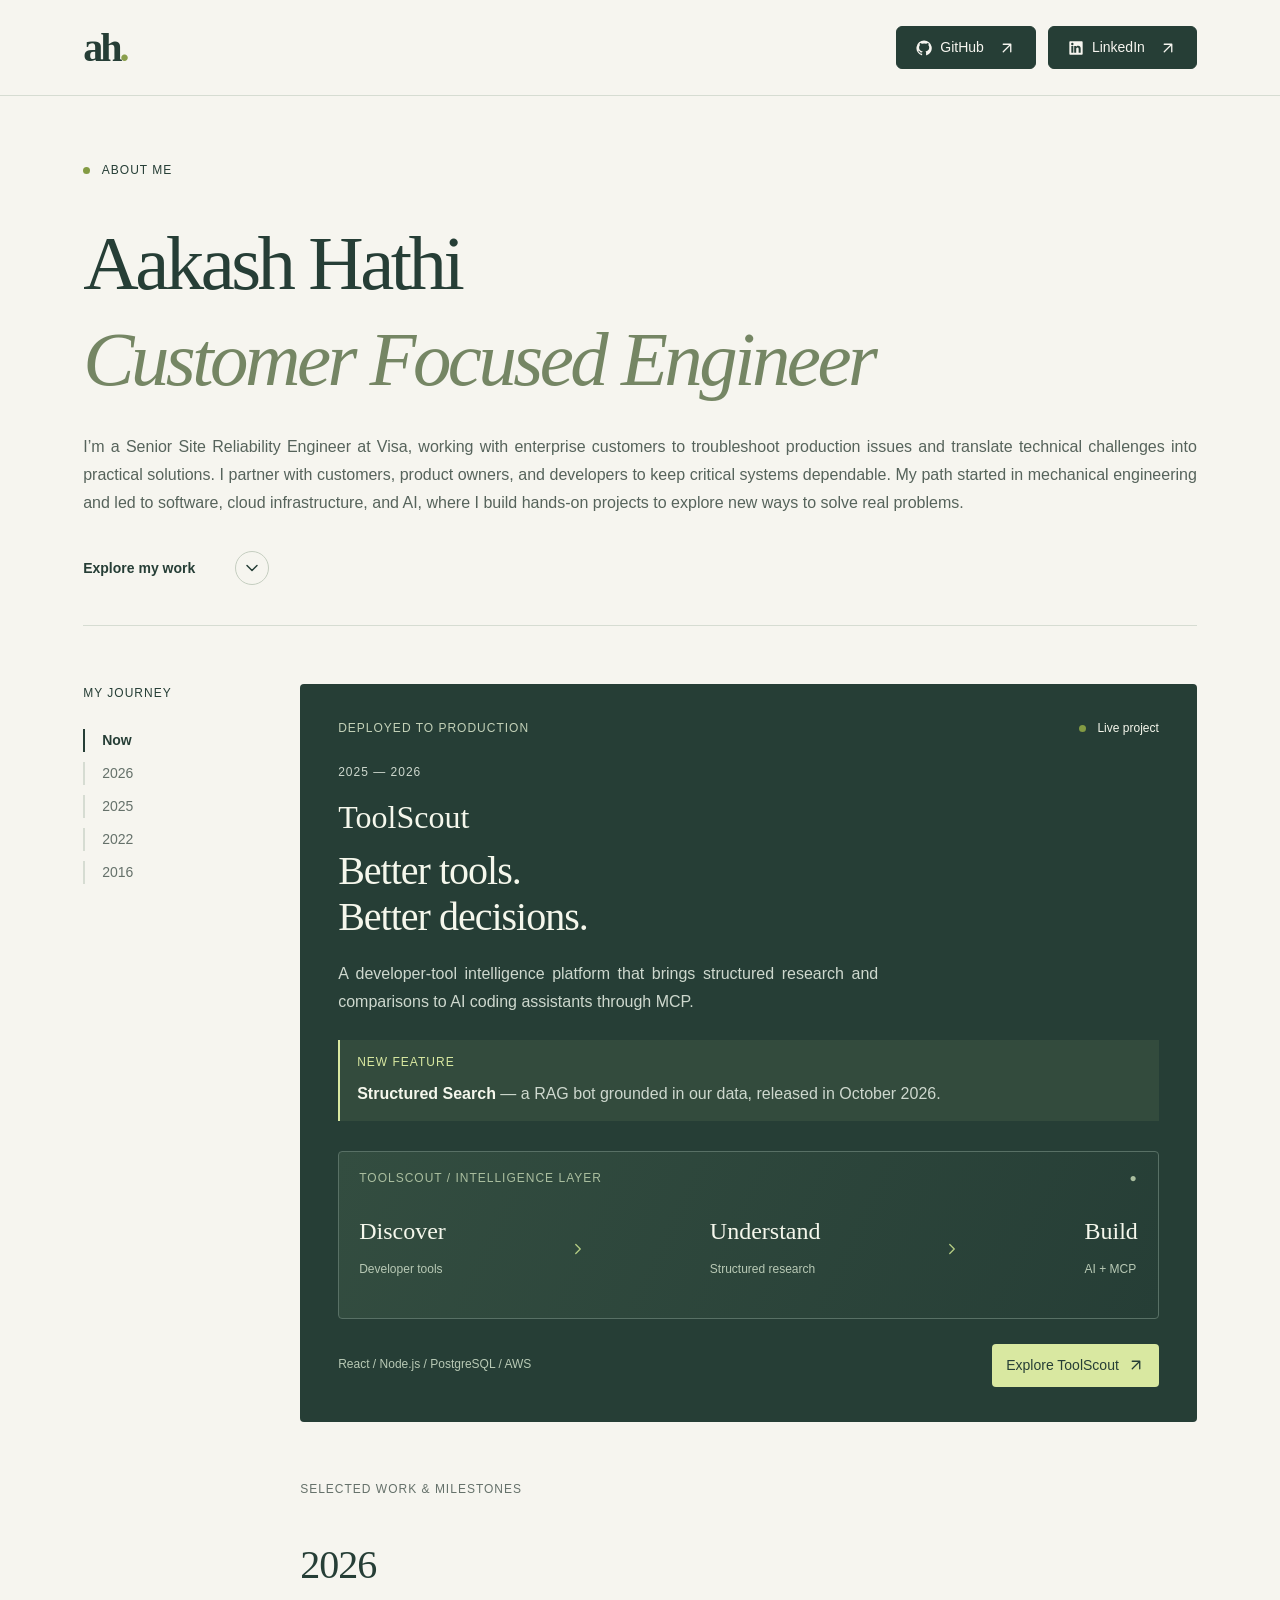
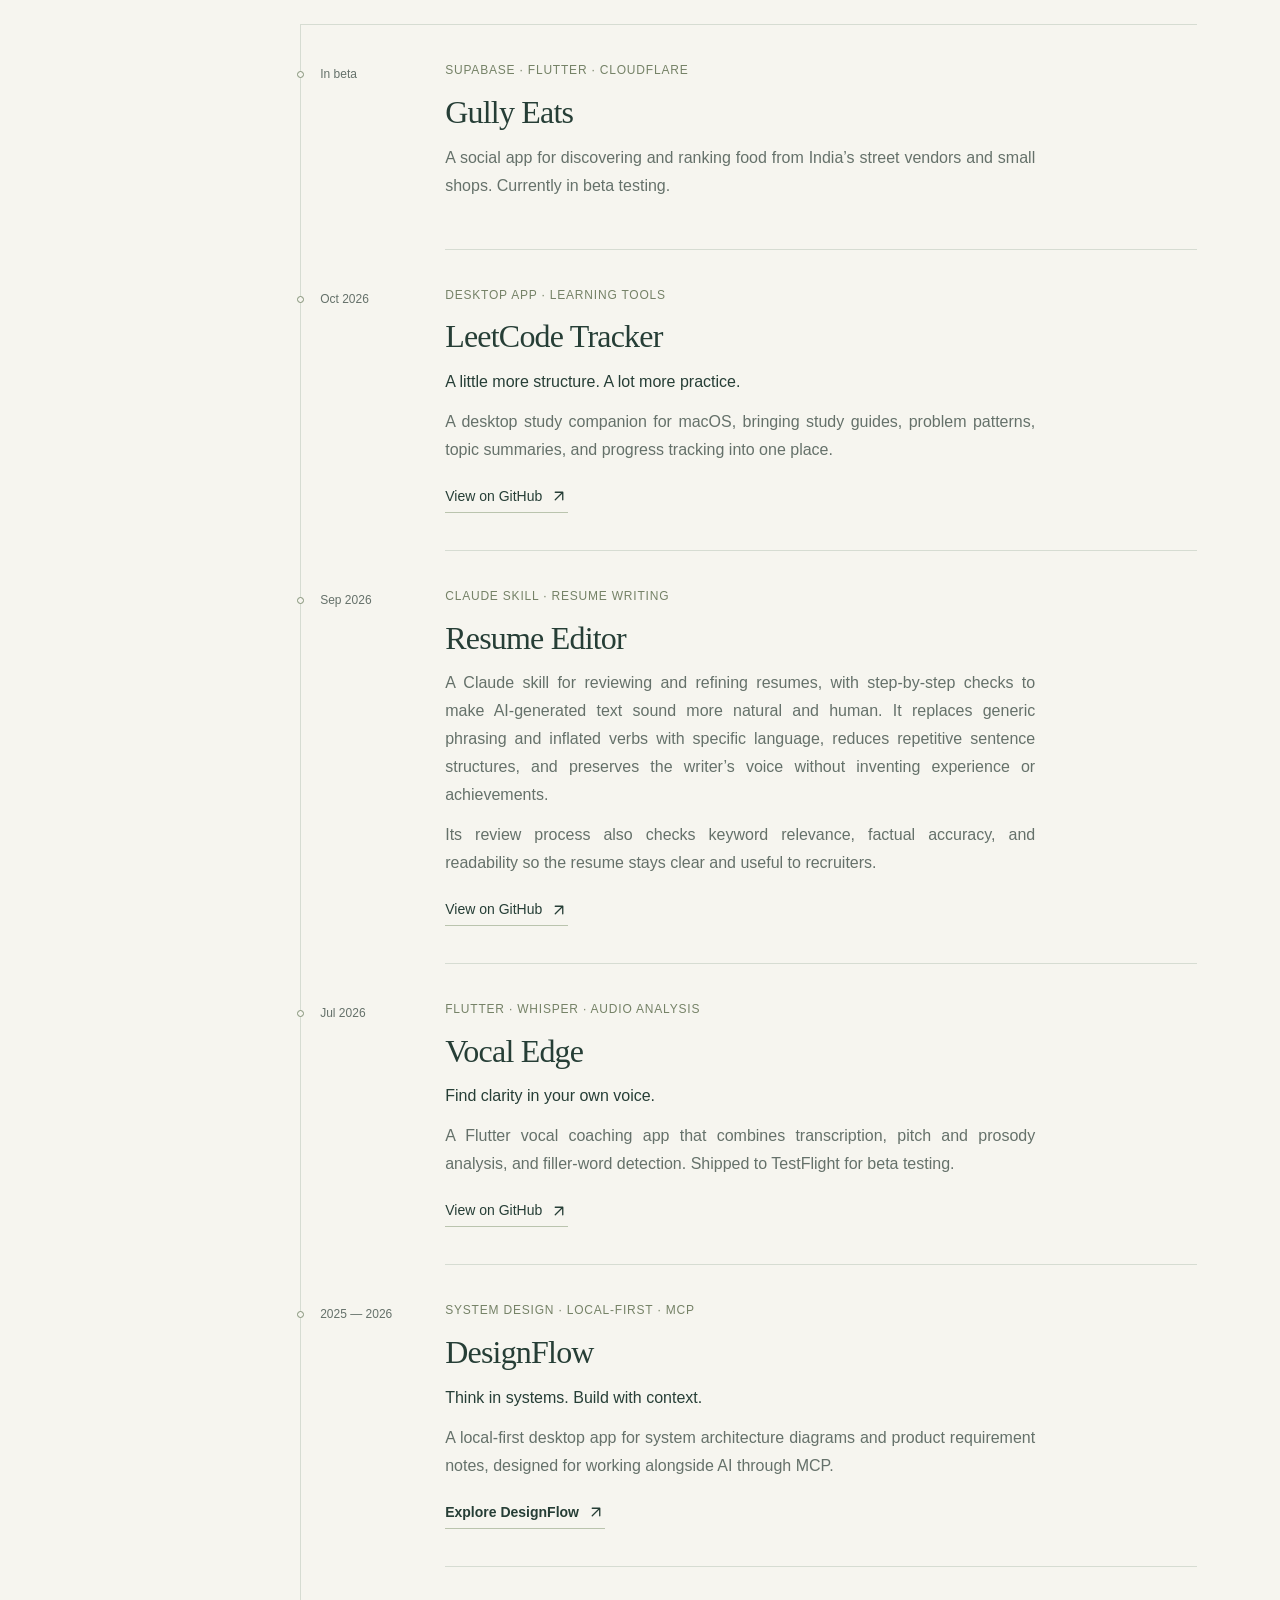
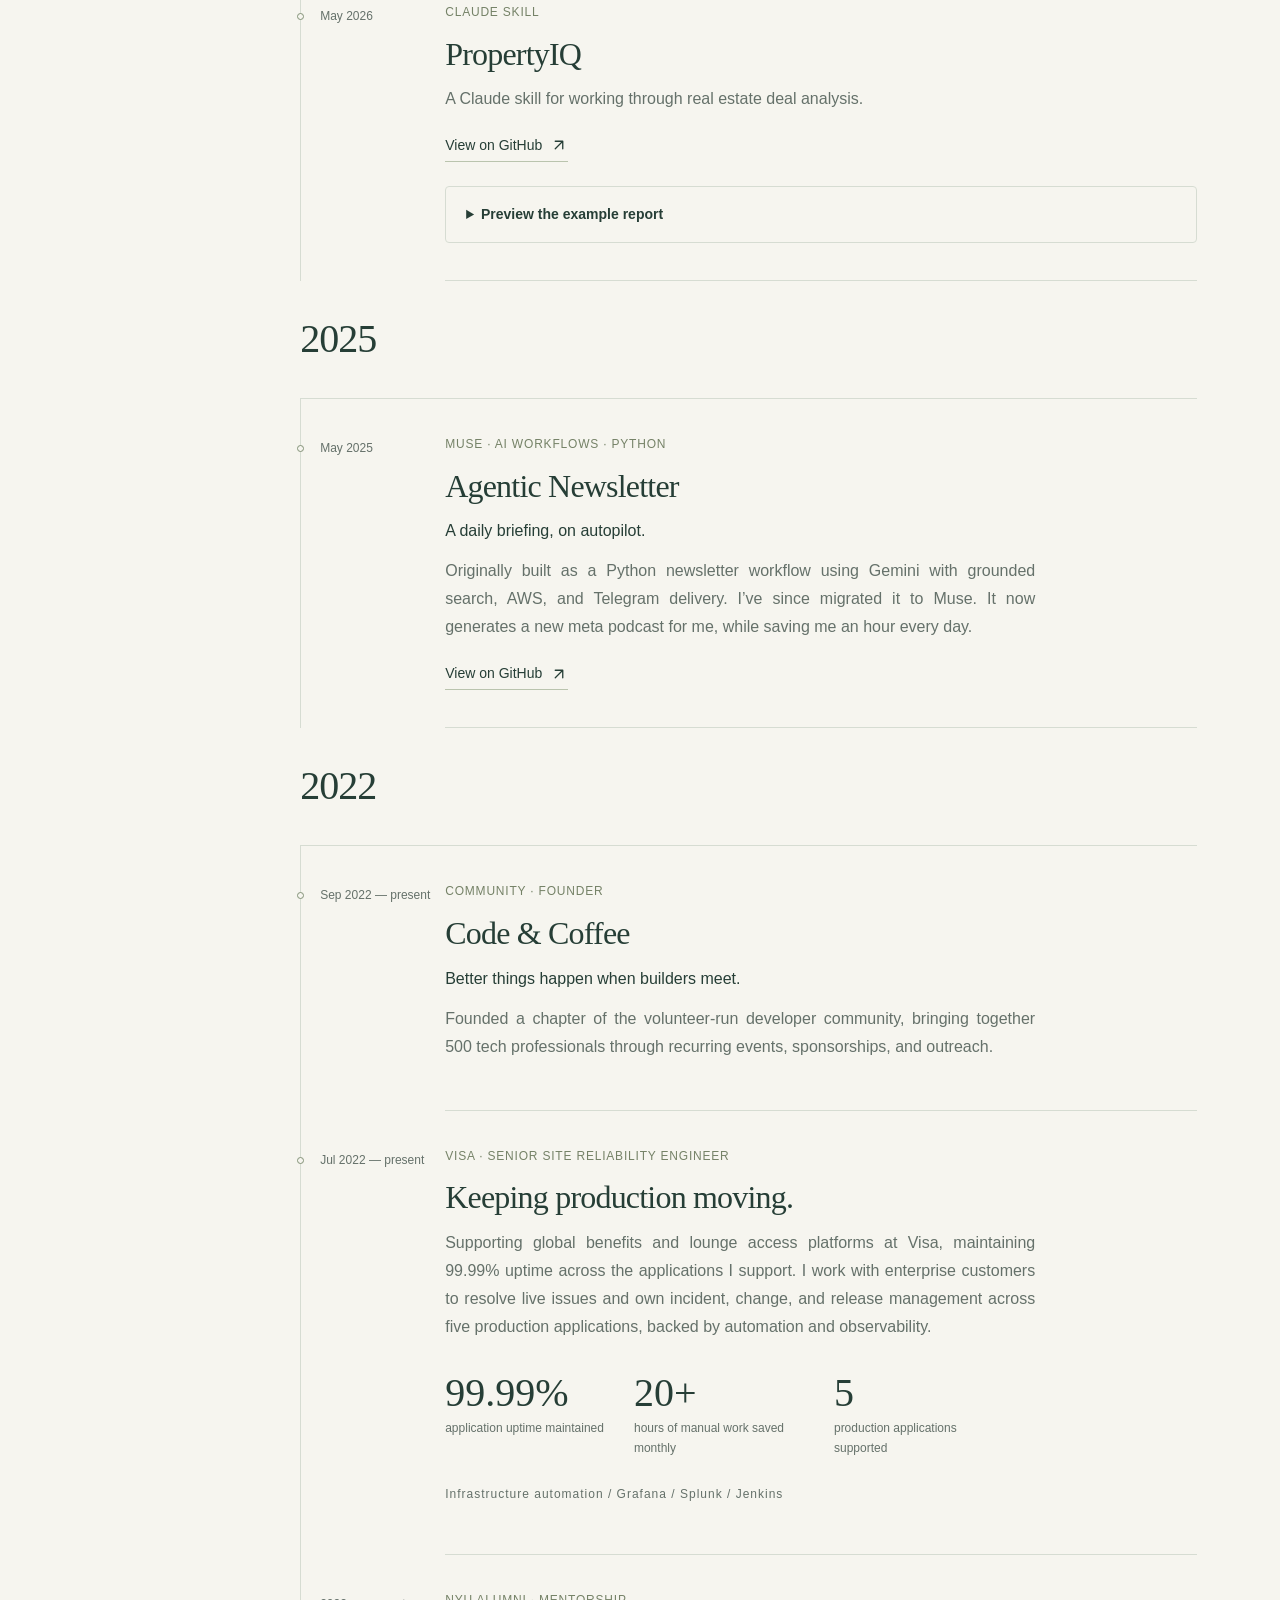
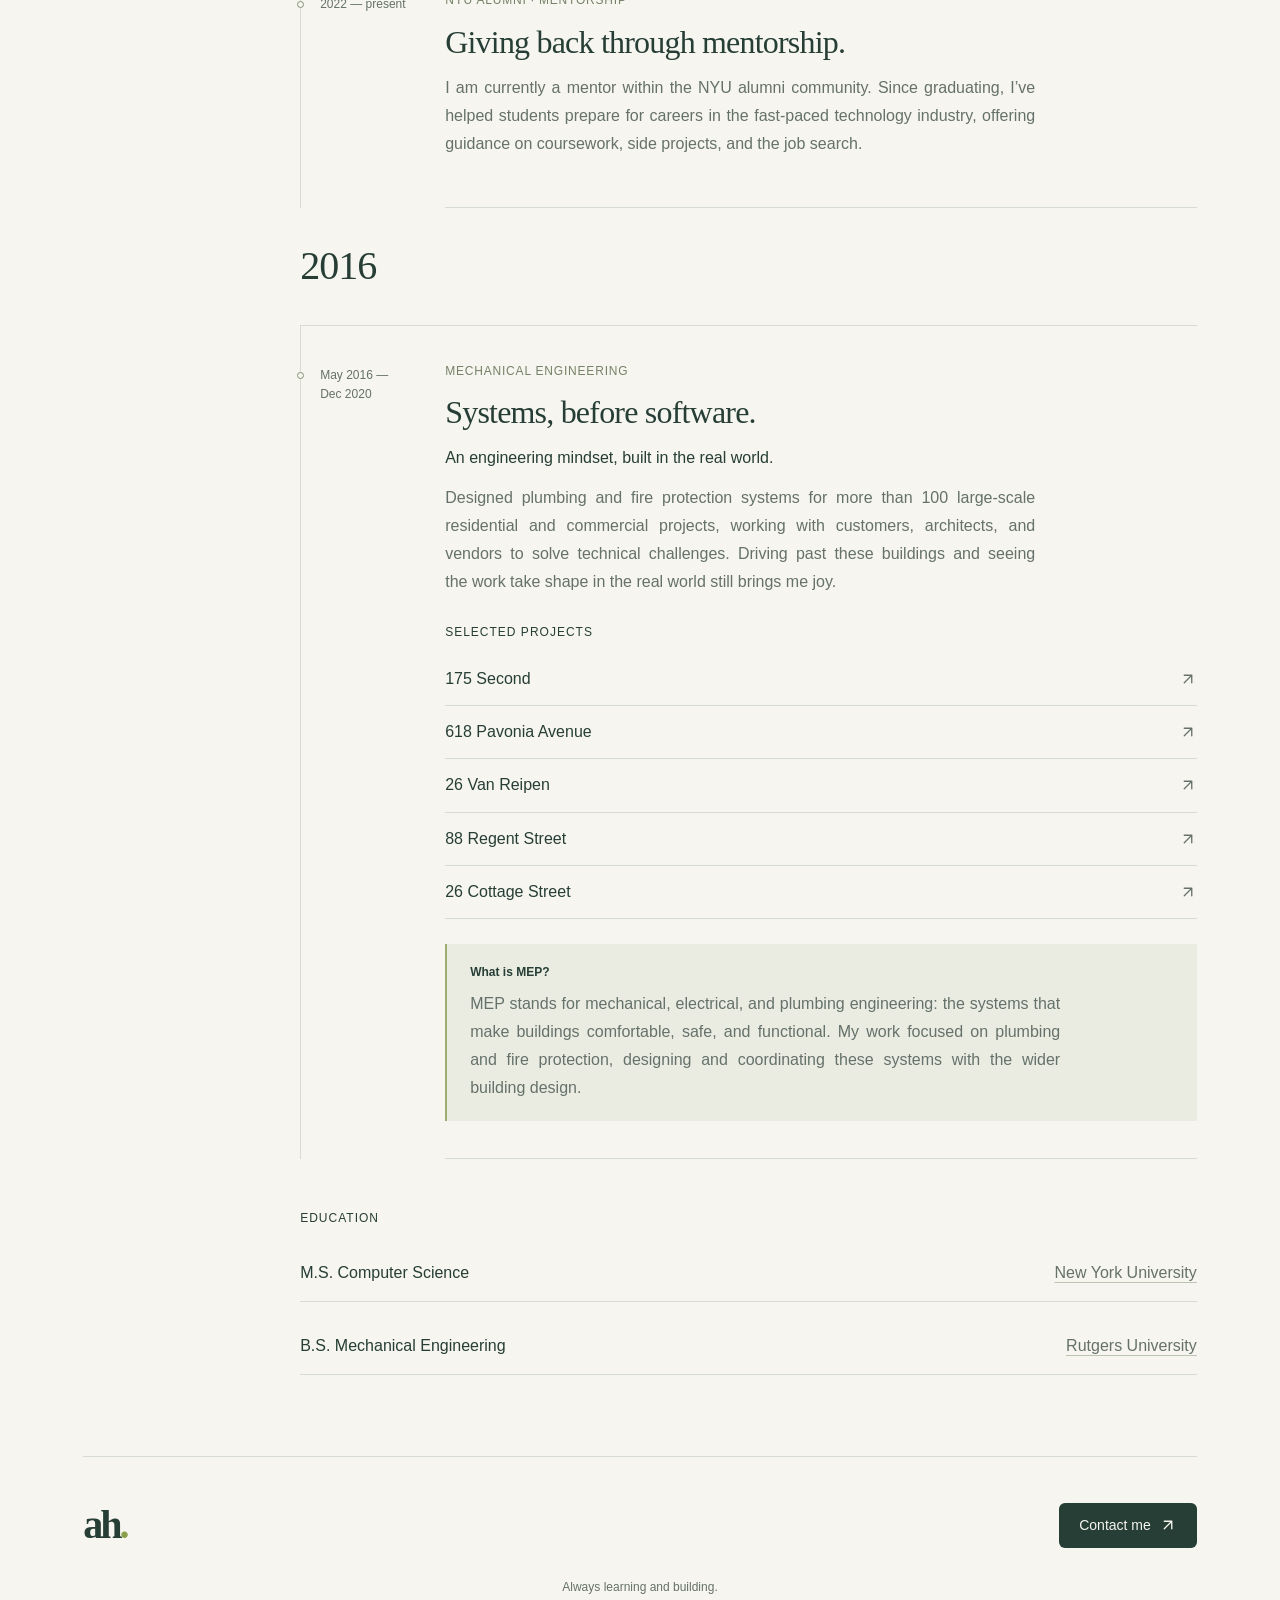
==== commit 48b84d9d: "Add Gully Eats technology stack" ====
--- a/docs/index.html
+++ b/docs/index.html
@@ -1,7 +1,7 @@
 <!DOCTYPE html>
 
 <html lang="en"><head><meta charset="utf-8"/><meta content="default-src 'none'; script-src 'self'; style-src 'self'; img-src 'self'; font-src 'self'; connect-src 'none'; object-src 'none'; base-uri 'none'; form-action 'none'; frame-src 'none'; upgrade-insecure-requests" http-equiv="Content-Security-Policy"/><meta content="width=device-width, initial-scale=1" name="viewport"/><title>Aakash Hathi | Curious Engineer</title><meta content="Aakash Hathi’s portfolio: production reliability, AI tools, cloud applications, and the engineering journey behind them." name="description"/><meta content="#f6f5ef" name="theme-color"/><link href="favicon.png?v=ah2" rel="icon" sizes="64x64" type="image/png"/><link href="style.css?v=20261020-mobile-wrap" rel="stylesheet"/><script defer="" src="script.js?v=20261019-refresh"></script></head><body><a class="skip" href="#about">Skip to content</a><div aria-hidden="true" class="progress"></div><header><a aria-label="Aakash Hathi home" class="wordmark" href="#about">ah<span>.</span></a><nav aria-label="Social links"><a class="social-fill" href="https://github.com/ah20-dev" rel="noopener noreferrer" target="_blank"><svg aria-hidden="true" focusable="false" viewbox="0 0 24 24"><path d="M12 .8a11.4 11.4 0 0 0-3.6 22.2c.6.1.8-.2.8-.6v-2.1c-3.3.7-4-1.4-4-1.4-.5-1.4-1.3-1.8-1.3-1.8-1.1-.8.1-.8.1-.8 1.2.1 1.8 1.2 1.8 1.2 1.1 1.8 2.8 1.3 3.5 1 .1-.8.4-1.3.8-1.6-2.7-.3-5.5-1.3-5.5-6a4.7 4.7 0 0 1 1.2-3.2c-.1-.3-.5-1.5.1-3.1 0 0 1-.3 3.3 1.2a11.5 11.5 0 0 1 6 0c2.3-1.5 3.3-1.2 3.3-1.2.6 1.6.2 2.8.1 3.1a4.7 4.7 0 0 1 1.2 3.2c0 4.7-2.8 5.7-5.5 6 .4.4.8 1.1.8 2.2v3.3c0 .4.2.7.8.6A11.4 11.4 0 0 0 12 .8Z" fill="currentColor"></path></svg>GitHub <span><svg aria-hidden="true" class="arrow-icon" fill="none" focusable="false" stroke="currentColor" stroke-linecap="round" stroke-linejoin="round" stroke-width="1.75" viewbox="0 0 24 24"><path d="M7 17 17 7M7 7h10v10"></path></svg></span></a><a class="social-fill" href="https://www.linkedin.com/in/aakashhathi/" rel="noopener noreferrer" target="_blank"><svg aria-hidden="true" focusable="false" viewbox="0 0 24 24"><path d="M20.5 2h-17C2.7 2 2 2.7 2 3.5v17c0 .8.7 1.5 1.5 1.5h17c.8 0 1.5-.7 1.5-1.5v-17c0-.8-.7-1.5-1.5-1.5ZM8 19H5V9h3V19ZM6.5 7.7a1.8 1.8 0 1 1 0-3.6 1.8 1.8 0 0 1 0 3.6ZM19 19h-3v-4.9c0-1.2 0-2.7-1.7-2.7s-2 1.3-2 2.6v5h-3V9h2.9v1.4h.1c.4-.8 1.4-1.7 2.9-1.7 3.1 0 3.8 2 3.8 4.6V19Z" fill="currentColor"></path></svg>LinkedIn <span><svg aria-hidden="true" class="arrow-icon" fill="none" focusable="false" stroke="currentColor" stroke-linecap="round" stroke-linejoin="round" stroke-width="1.75" viewbox="0 0 24 24"><path d="M7 17 17 7M7 7h10v10"></path></svg></span></a></nav></header><main><section class="hero" id="about"><div class="hero-top"><span class="eyebrow"><i></i> About me</span></div><h1>Aakash Hathi<span><em>Customer Focused Engineer</em></span></h1><div class="intro"><p>I’m a Senior Site Reliability Engineer at Visa, working with enterprise customers to troubleshoot production issues and translate technical challenges into practical solutions. I partner with customers, product owners, and developers to keep critical systems dependable. My path started in mechanical engineering and led to software, cloud infrastructure, and AI, where I build hands-on projects to explore new ways to solve real problems.</p></div><a class="scroll-link" href="#current">Explore my work <span><svg aria-hidden="true" class="arrow-icon" fill="none" focusable="false" stroke="currentColor" stroke-linecap="round" stroke-linejoin="round" stroke-width="1.75" viewbox="0 0 24 24"><path d="m6 9 6 6 6-6"></path></svg></span></a></section>
-<div class="journey"><aside class="rail"><span class="eyebrow">My journey</span><nav aria-label="Timeline"><a class="active" href="#current">Now</a><a href="#year-2026">2026</a><a href="#year-2025">2025</a><a href="#year-2022">2022</a><a href="#year-2016">2016</a></nav></aside><div class="timeline"><section aria-labelledby="current-heading" class="current" id="current"><div class="section-label"><span class="eyebrow">Deployed to Production</span><span class="live"><i></i> Live project</span></div><p class="project-timeframe">2025 — 2026</p><h2 id="current-heading">ToolScout<span>Better tools.<br/>Better decisions.</span></h2><p>A developer-tool intelligence platform that brings structured research and comparisons to AI coding assistants through MCP.</p><aside class="feature-note"><span class="eyebrow">New Feature</span><p><strong>Structured Search</strong> — a RAG bot grounded in our data, released in <time datetime="2026-10">October 2026</time>.</p></aside><div aria-label="ToolScout connects tool research to coding assistants through MCP" class="tool-visual"><div class="visual-top"><span>TOOLSCOUT / INTELLIGENCE LAYER</span><span>●</span></div><div class="flow"><span>Discover<br/><small>Developer tools</small></span><b><svg aria-hidden="true" class="arrow-icon" fill="none" focusable="false" stroke="currentColor" stroke-linecap="round" stroke-linejoin="round" stroke-width="1.75" viewbox="0 0 24 24"><path d="m9 6 6 6-6 6"></path></svg></b><span>Understand<br/><small>Structured research</small></span><b><svg aria-hidden="true" class="arrow-icon" fill="none" focusable="false" stroke="currentColor" stroke-linecap="round" stroke-linejoin="round" stroke-width="1.75" viewbox="0 0 24 24"><path d="m9 6 6 6-6 6"></path></svg></b><span>Build<br/><small>AI + MCP</small></span></div></div><div class="feature-bottom"><span>React / Node.js / PostgreSQL / AWS</span><a href="https://toolscout-ai.dev" rel="noopener noreferrer" target="_blank">Explore ToolScout <svg aria-hidden="true" class="arrow-icon" fill="none" focusable="false" stroke="currentColor" stroke-linecap="round" stroke-linejoin="round" stroke-width="1.75" viewbox="0 0 24 24"><path d="M7 17 17 7M7 7h10v10"></path></svg></a></div></section><div class="timeline-intro"><span>SELECTED WORK &amp; MILESTONES</span></div><section aria-labelledby="heading-2026" class="era" id="year-2026"><h2 class="year" id="heading-2026">2026</h2><article class="entry"><div class="date"><span class="dot"></span>In beta</div><div class="entry-body"><div class="eyebrow">Food discovery · Social app</div><h3>Gully Eats</h3><p>A social app for discovering and ranking food from India’s street vendors and small shops. Currently in beta testing.</p></div></article><article class="entry" data-date="2026-10"><div class="date"><span class="dot"></span><time datetime="2026-10">Oct 2026</time></div><div class="entry-body"><div class="eyebrow">Desktop app · Learning tools</div><h3>LeetCode Tracker</h3><p class="tagline">A little more structure. A lot more practice.</p><p>A desktop study companion for macOS, bringing study guides, problem patterns, topic summaries, and progress tracking into one place.</p><div class="links"><a href="https://github.com/ah20-dev/leetCode_Tracker" rel="noopener noreferrer" target="_blank">View on GitHub <span><svg aria-hidden="true" class="arrow-icon" fill="none" focusable="false" stroke="currentColor" stroke-linecap="round" stroke-linejoin="round" stroke-width="1.75" viewbox="0 0 24 24"><path d="M7 17 17 7M7 7h10v10"></path></svg></span></a></div></div></article><article class="entry" data-date="2026-09"><div class="date"><span class="dot"></span><time datetime="2026-09">Sep 2026</time></div><div class="entry-body"><div class="eyebrow">Claude skill · Resume writing</div><h3>Resume Editor</h3><p>A Claude skill for reviewing and refining resumes, with step-by-step checks to make AI-generated text sound more natural and human. It replaces generic phrasing and inflated verbs with specific language, reduces repetitive sentence structures, and preserves the writer’s voice without inventing experience or achievements.</p><p>Its review process also checks keyword relevance, factual accuracy, and readability so the resume stays clear and useful to recruiters.</p><div class="links"><a href="https://github.com/ah20-dev/resumeEditor" rel="noopener noreferrer" target="_blank">View on GitHub <svg aria-hidden="true" class="arrow-icon" fill="none" focusable="false" stroke="currentColor" stroke-linecap="round" stroke-linejoin="round" stroke-width="1.75" viewbox="0 0 24 24"><path d="M7 17 17 7M7 7h10v10"></path></svg></a></div></div></article><article class="entry" data-date="2026-07"><div class="date"><span class="dot"></span><time datetime="2026-07">Jul 2026</time></div><div class="entry-body"><div class="eyebrow">Flutter · Whisper · Audio analysis</div><h3>Vocal Edge</h3><p class="tagline">Find clarity in your own voice.</p><p>A Flutter vocal coaching app that combines transcription, pitch and prosody analysis, and filler-word detection. Shipped to TestFlight for beta testing.</p><div class="links"><a href="https://github.com/ah20-dev/vocalEdge" rel="noopener noreferrer" target="_blank">View on GitHub <span><svg aria-hidden="true" class="arrow-icon" fill="none" focusable="false" stroke="currentColor" stroke-linecap="round" stroke-linejoin="round" stroke-width="1.75" viewbox="0 0 24 24"><path d="M7 17 17 7M7 7h10v10"></path></svg></span></a></div></div></article><article class="entry" data-date="2025/2026"><div class="date"><span class="dot"></span><time datetime="2025">2025</time> — <time datetime="2026">2026</time></div><div class="entry-body"><div class="eyebrow">System design · Local-first · MCP</div><h3>DesignFlow</h3><p class="tagline">Think in systems. Build with context.</p><p>A local-first desktop app for system architecture diagrams and product requirement notes, designed for working alongside AI through MCP.</p><div class="links"><a class="primary-link" href="https://ah20-dev.github.io/designFlow-webpage/" rel="noopener noreferrer" target="_blank">Explore DesignFlow <svg aria-hidden="true" class="arrow-icon" fill="none" focusable="false" stroke="currentColor" stroke-linecap="round" stroke-linejoin="round" stroke-width="1.75" viewbox="0 0 24 24"><path d="M7 17 17 7M7 7h10v10"></path></svg></a></div></div></article><article class="entry" data-date="2026-05"><div class="date"><span class="dot"></span><time datetime="2026-05">May 2026</time></div><div class="entry-body"><div class="eyebrow">Claude skill</div><h3>PropertyIQ</h3><p>A Claude skill for working through real estate deal analysis.</p><div class="links"><a href="https://github.com/ah20-dev/propertyiq" rel="noopener noreferrer" target="_blank">View on GitHub <span><svg aria-hidden="true" class="arrow-icon" fill="none" focusable="false" stroke="currentColor" stroke-linecap="round" stroke-linejoin="round" stroke-width="1.75" viewbox="0 0 24 24"><path d="M7 17 17 7M7 7h10v10"></path></svg></span></a></div><details class="example-output"><summary>Preview the example report</summary><p>A sample generated in May 2026 for a single-unit rental, showing the skill’s financing assumptions, operating costs, projected returns, and risk assessment.</p><dl><div><dt>Purchase price</dt><dd>$750,000</dd></div><div><dt>Down payment</dt><dd>25%</dd></div><div><dt>Mortgage rate / term</dt><dd>7.50% / 30 years</dd></div><div><dt>Estimated monthly rent</dt><dd>$3,100</dd></div><div><dt>Annual operating expenses</dt><dd>$15,576</dd></div><div><dt>Annual net operating income</dt><dd>$19,764</dd></div><div><dt>Monthly cash flow</dt><dd>−$2,286</dd></div><div><dt>Cap rate</dt><dd>2.64%</dd></div><div><dt>Break-even monthly rent</dt><dd>$5,231</dd></div></dl><p>Key risks: The projected rent falls short of the amount needed to cover costs, the property has only one income-producing unit, and its age raises maintenance and capital-expense concerns.</p><p>Sample conclusion: At the listed price and stated assumptions, the report finds that the rental income does not support the purchase.</p><p class="example-note">Historical example output, not a current property assessment. The repository README contains the full report, assumptions, and sources.</p></details></div></article></section><section aria-labelledby="heading-2025" class="era" id="year-2025"><h2 class="year" id="heading-2025">2025</h2><article class="entry" data-date="2025-05"><div class="date"><span class="dot"></span><time datetime="2025-05">May 2025</time></div><div class="entry-body"><div class="eyebrow">Muse · AI workflows · Python</div><h3>Agentic Newsletter</h3><p class="tagline">A daily briefing, on autopilot.</p><p>Originally built as a Python newsletter workflow using Gemini with grounded search, AWS, and Telegram delivery. I’ve since migrated it to Muse. It now generates a new meta podcast for me, while saving me an hour every day.</p><div class="links"><a href="https://github.com/ah20-dev/ai-newsletter" rel="noopener noreferrer" target="_blank">View on GitHub <span><svg aria-hidden="true" class="arrow-icon" fill="none" focusable="false" stroke="currentColor" stroke-linecap="round" stroke-linejoin="round" stroke-width="1.75" viewbox="0 0 24 24"><path d="M7 17 17 7M7 7h10v10"></path></svg></span></a></div></div></article></section><section aria-labelledby="heading-2022" class="era" id="year-2022"><h2 class="year" id="heading-2022">2022</h2>
+<div class="journey"><aside class="rail"><span class="eyebrow">My journey</span><nav aria-label="Timeline"><a class="active" href="#current">Now</a><a href="#year-2026">2026</a><a href="#year-2025">2025</a><a href="#year-2022">2022</a><a href="#year-2016">2016</a></nav></aside><div class="timeline"><section aria-labelledby="current-heading" class="current" id="current"><div class="section-label"><span class="eyebrow">Deployed to Production</span><span class="live"><i></i> Live project</span></div><p class="project-timeframe">2025 — 2026</p><h2 id="current-heading">ToolScout<span>Better tools.<br/>Better decisions.</span></h2><p>A developer-tool intelligence platform that brings structured research and comparisons to AI coding assistants through MCP.</p><aside class="feature-note"><span class="eyebrow">New Feature</span><p><strong>Structured Search</strong> — a RAG bot grounded in our data, released in <time datetime="2026-10">October 2026</time>.</p></aside><div aria-label="ToolScout connects tool research to coding assistants through MCP" class="tool-visual"><div class="visual-top"><span>TOOLSCOUT / INTELLIGENCE LAYER</span><span>●</span></div><div class="flow"><span>Discover<br/><small>Developer tools</small></span><b><svg aria-hidden="true" class="arrow-icon" fill="none" focusable="false" stroke="currentColor" stroke-linecap="round" stroke-linejoin="round" stroke-width="1.75" viewbox="0 0 24 24"><path d="m9 6 6 6-6 6"></path></svg></b><span>Understand<br/><small>Structured research</small></span><b><svg aria-hidden="true" class="arrow-icon" fill="none" focusable="false" stroke="currentColor" stroke-linecap="round" stroke-linejoin="round" stroke-width="1.75" viewbox="0 0 24 24"><path d="m9 6 6 6-6 6"></path></svg></b><span>Build<br/><small>AI + MCP</small></span></div></div><div class="feature-bottom"><span>React / Node.js / PostgreSQL / AWS</span><a href="https://toolscout-ai.dev" rel="noopener noreferrer" target="_blank">Explore ToolScout <svg aria-hidden="true" class="arrow-icon" fill="none" focusable="false" stroke="currentColor" stroke-linecap="round" stroke-linejoin="round" stroke-width="1.75" viewbox="0 0 24 24"><path d="M7 17 17 7M7 7h10v10"></path></svg></a></div></section><div class="timeline-intro"><span>SELECTED WORK &amp; MILESTONES</span></div><section aria-labelledby="heading-2026" class="era" id="year-2026"><h2 class="year" id="heading-2026">2026</h2><article class="entry"><div class="date"><span class="dot"></span>In beta</div><div class="entry-body"><div class="eyebrow">Supabase · Flutter · Cloudflare</div><h3>Gully Eats</h3><p>A social app for discovering and ranking food from India’s street vendors and small shops. Currently in beta testing.</p></div></article><article class="entry" data-date="2026-10"><div class="date"><span class="dot"></span><time datetime="2026-10">Oct 2026</time></div><div class="entry-body"><div class="eyebrow">Desktop app · Learning tools</div><h3>LeetCode Tracker</h3><p class="tagline">A little more structure. A lot more practice.</p><p>A desktop study companion for macOS, bringing study guides, problem patterns, topic summaries, and progress tracking into one place.</p><div class="links"><a href="https://github.com/ah20-dev/leetCode_Tracker" rel="noopener noreferrer" target="_blank">View on GitHub <span><svg aria-hidden="true" class="arrow-icon" fill="none" focusable="false" stroke="currentColor" stroke-linecap="round" stroke-linejoin="round" stroke-width="1.75" viewbox="0 0 24 24"><path d="M7 17 17 7M7 7h10v10"></path></svg></span></a></div></div></article><article class="entry" data-date="2026-09"><div class="date"><span class="dot"></span><time datetime="2026-09">Sep 2026</time></div><div class="entry-body"><div class="eyebrow">Claude skill · Resume writing</div><h3>Resume Editor</h3><p>A Claude skill for reviewing and refining resumes, with step-by-step checks to make AI-generated text sound more natural and human. It replaces generic phrasing and inflated verbs with specific language, reduces repetitive sentence structures, and preserves the writer’s voice without inventing experience or achievements.</p><p>Its review process also checks keyword relevance, factual accuracy, and readability so the resume stays clear and useful to recruiters.</p><div class="links"><a href="https://github.com/ah20-dev/resumeEditor" rel="noopener noreferrer" target="_blank">View on GitHub <svg aria-hidden="true" class="arrow-icon" fill="none" focusable="false" stroke="currentColor" stroke-linecap="round" stroke-linejoin="round" stroke-width="1.75" viewbox="0 0 24 24"><path d="M7 17 17 7M7 7h10v10"></path></svg></a></div></div></article><article class="entry" data-date="2026-07"><div class="date"><span class="dot"></span><time datetime="2026-07">Jul 2026</time></div><div class="entry-body"><div class="eyebrow">Flutter · Whisper · Audio analysis</div><h3>Vocal Edge</h3><p class="tagline">Find clarity in your own voice.</p><p>A Flutter vocal coaching app that combines transcription, pitch and prosody analysis, and filler-word detection. Shipped to TestFlight for beta testing.</p><div class="links"><a href="https://github.com/ah20-dev/vocalEdge" rel="noopener noreferrer" target="_blank">View on GitHub <span><svg aria-hidden="true" class="arrow-icon" fill="none" focusable="false" stroke="currentColor" stroke-linecap="round" stroke-linejoin="round" stroke-width="1.75" viewbox="0 0 24 24"><path d="M7 17 17 7M7 7h10v10"></path></svg></span></a></div></div></article><article class="entry" data-date="2025/2026"><div class="date"><span class="dot"></span><time datetime="2025">2025</time> — <time datetime="2026">2026</time></div><div class="entry-body"><div class="eyebrow">System design · Local-first · MCP</div><h3>DesignFlow</h3><p class="tagline">Think in systems. Build with context.</p><p>A local-first desktop app for system architecture diagrams and product requirement notes, designed for working alongside AI through MCP.</p><div class="links"><a class="primary-link" href="https://ah20-dev.github.io/designFlow-webpage/" rel="noopener noreferrer" target="_blank">Explore DesignFlow <svg aria-hidden="true" class="arrow-icon" fill="none" focusable="false" stroke="currentColor" stroke-linecap="round" stroke-linejoin="round" stroke-width="1.75" viewbox="0 0 24 24"><path d="M7 17 17 7M7 7h10v10"></path></svg></a></div></div></article><article class="entry" data-date="2026-05"><div class="date"><span class="dot"></span><time datetime="2026-05">May 2026</time></div><div class="entry-body"><div class="eyebrow">Claude skill</div><h3>PropertyIQ</h3><p>A Claude skill for working through real estate deal analysis.</p><div class="links"><a href="https://github.com/ah20-dev/propertyiq" rel="noopener noreferrer" target="_blank">View on GitHub <span><svg aria-hidden="true" class="arrow-icon" fill="none" focusable="false" stroke="currentColor" stroke-linecap="round" stroke-linejoin="round" stroke-width="1.75" viewbox="0 0 24 24"><path d="M7 17 17 7M7 7h10v10"></path></svg></span></a></div><details class="example-output"><summary>Preview the example report</summary><p>A sample generated in May 2026 for a single-unit rental, showing the skill’s financing assumptions, operating costs, projected returns, and risk assessment.</p><dl><div><dt>Purchase price</dt><dd>$750,000</dd></div><div><dt>Down payment</dt><dd>25%</dd></div><div><dt>Mortgage rate / term</dt><dd>7.50% / 30 years</dd></div><div><dt>Estimated monthly rent</dt><dd>$3,100</dd></div><div><dt>Annual operating expenses</dt><dd>$15,576</dd></div><div><dt>Annual net operating income</dt><dd>$19,764</dd></div><div><dt>Monthly cash flow</dt><dd>−$2,286</dd></div><div><dt>Cap rate</dt><dd>2.64%</dd></div><div><dt>Break-even monthly rent</dt><dd>$5,231</dd></div></dl><p>Key risks: The projected rent falls short of the amount needed to cover costs, the property has only one income-producing unit, and its age raises maintenance and capital-expense concerns.</p><p>Sample conclusion: At the listed price and stated assumptions, the report finds that the rental income does not support the purchase.</p><p class="example-note">Historical example output, not a current property assessment. The repository README contains the full report, assumptions, and sources.</p></details></div></article></section><section aria-labelledby="heading-2025" class="era" id="year-2025"><h2 class="year" id="heading-2025">2025</h2><article class="entry" data-date="2025-05"><div class="date"><span class="dot"></span><time datetime="2025-05">May 2025</time></div><div class="entry-body"><div class="eyebrow">Muse · AI workflows · Python</div><h3>Agentic Newsletter</h3><p class="tagline">A daily briefing, on autopilot.</p><p>Originally built as a Python newsletter workflow using Gemini with grounded search, AWS, and Telegram delivery. I’ve since migrated it to Muse. It now generates a new meta podcast for me, while saving me an hour every day.</p><div class="links"><a href="https://github.com/ah20-dev/ai-newsletter" rel="noopener noreferrer" target="_blank">View on GitHub <span><svg aria-hidden="true" class="arrow-icon" fill="none" focusable="false" stroke="currentColor" stroke-linecap="round" stroke-linejoin="round" stroke-width="1.75" viewbox="0 0 24 24"><path d="M7 17 17 7M7 7h10v10"></path></svg></span></a></div></div></article></section><section aria-labelledby="heading-2022" class="era" id="year-2022"><h2 class="year" id="heading-2022">2022</h2>
 <article class="entry"><div class="date"><span class="dot"></span>Sep 2022 — present</div><div class="entry-body"><div class="eyebrow">Community · Founder</div><h3>Code &amp; Coffee</h3><p class="tagline">Better things happen when builders meet.</p><p>Founded a chapter of the volunteer-run developer community, bringing together 500 tech professionals through recurring events, sponsorships, and outreach.</p></div></article>
 <article class="entry"><div class="date"><span class="dot"></span>Jul 2022 — present</div><div class="entry-body"><div class="eyebrow">Visa · Senior Site Reliability Engineer</div><h3>Keeping production moving.</h3><p>Supporting global benefits and lounge access platforms at Visa, maintaining 99.99% uptime across the applications I support. I work with enterprise customers to resolve live issues and own incident, change, and release management across five production applications, backed by automation and observability.</p><div class="metrics"><div><strong>99.99%</strong><span>application uptime maintained</span></div><div><strong>20+</strong><span>hours of manual work saved monthly</span></div><div><strong>5</strong><span>production applications supported</span></div></div><p class="stack">Infrastructure automation / Grafana / Splunk / Jenkins</p></div></article>
 <article class="entry"><div class="date"><span class="dot"></span>2022 — present</div><div class="entry-body"><div class="eyebrow">NYU Alumni · Mentorship</div><h3>Giving back through mentorship.</h3><p>I am currently a mentor within the NYU alumni community. Since graduating, I’ve helped students prepare for careers in the fast-paced technology industry, offering guidance on coursework, side projects, and the job search.</p></div></article></section><section aria-labelledby="heading-2016" class="era" id="year-2016"><h2 class="year" id="heading-2016">2016</h2><article class="entry"><div class="date"><span class="dot"></span><span class="date-line"><time datetime="2016-05">May 2016</time> —</span><span class="date-line"><time datetime="2020-12">Dec 2020</time></span></div><div class="entry-body"><div class="eyebrow">Mechanical engineering</div><h3>Systems, before software.</h3><p class="tagline">An engineering mindset, built in the real world.</p><p>Designed plumbing and fire protection systems for more than 100 large-scale residential and commercial projects, working with customers, architects, and vendors to solve technical challenges. Driving past these buildings and seeing the work take shape in the real world still brings me joy.</p><div class="mechanical-projects"><h4>Selected projects</h4><ul><li><a href="https://www.dvoralife.com/buildings/175-second" rel="noopener noreferrer" target="_blank">175 Second<span aria-hidden="true"><svg aria-hidden="true" class="arrow-icon" fill="none" focusable="false" stroke="currentColor" stroke-linecap="round" stroke-linejoin="round" stroke-width="1.75" viewbox="0 0 24 24"><path d="M7 17 17 7M7 7h10v10"></path></svg></span></a></li><li><a href="https://c3darchitecture.com/developments/618-pavonia-ave" rel="noopener noreferrer" target="_blank">618 Pavonia Avenue<span aria-hidden="true"><svg aria-hidden="true" class="arrow-icon" fill="none" focusable="false" stroke="currentColor" stroke-linecap="round" stroke-linejoin="round" stroke-width="1.75" viewbox="0 0 24 24"><path d="M7 17 17 7M7 7h10v10"></path></svg></span></a></li><li><a href="https://www.cmpnd.com/residential/26-van-reipen" rel="noopener noreferrer" target="_blank">26 Van Reipen<span aria-hidden="true"><svg aria-hidden="true" class="arrow-icon" fill="none" focusable="false" stroke="currentColor" stroke-linecap="round" stroke-linejoin="round" stroke-width="1.75" viewbox="0 0 24 24"><path d="M7 17 17 7M7 7h10v10"></path></svg></span></a></li><li><a href="https://88regentstreet.libertyharbor.com" rel="noopener noreferrer" target="_blank">88 Regent Street<span aria-hidden="true"><svg aria-hidden="true" class="arrow-icon" fill="none" focusable="false" stroke="currentColor" stroke-linecap="round" stroke-linejoin="round" stroke-width="1.75" viewbox="0 0 24 24"><path d="M7 17 17 7M7 7h10v10"></path></svg></span></a></li><li><a href="https://c3darchitecture.com/developments/26-cottage-street" rel="noopener noreferrer" target="_blank">26 Cottage Street<span aria-hidden="true"><svg aria-hidden="true" class="arrow-icon" fill="none" focusable="false" stroke="currentColor" stroke-linecap="round" stroke-linejoin="round" stroke-width="1.75" viewbox="0 0 24 24"><path d="M7 17 17 7M7 7h10v10"></path></svg></span></a></li></ul></div><aside class="mep"><h4>What is MEP?</h4><p>MEP stands for mechanical, electrical, and plumbing engineering: the systems that make buildings comfortable, safe, and functional. My work focused on plumbing and fire protection, designing and coordinating these systems with the wider building design.</p></aside></div></article></section><section class="education"><span class="eyebrow">Education</span><p>M.S. Computer Science <span><a href="https://engineering.nyu.edu/academics/departments/computer-science-and-engineering" rel="noopener noreferrer" target="_blank">New York University</a></span></p><p>B.S. Mechanical Engineering <span><a href="https://soe.rutgers.edu/academics/majors-and-areas-study/mechanical-engineering" rel="noopener noreferrer" target="_blank">Rutgers University</a></span></p></section></div></div></main><footer><div><a class="wordmark" href="#about">ah<span>.</span></a></div><a class="contact-button" href="https://www.linkedin.com/in/aakashhathi/" rel="noopener noreferrer" target="_blank">Contact me <svg aria-hidden="true" class="arrow-icon" fill="none" focusable="false" stroke="currentColor" stroke-linecap="round" stroke-linejoin="round" stroke-width="1.75" viewbox="0 0 24 24"><path d="M7 17 17 7M7 7h10v10"></path></svg></a><p>Always learning and building.</p></footer></body></html>
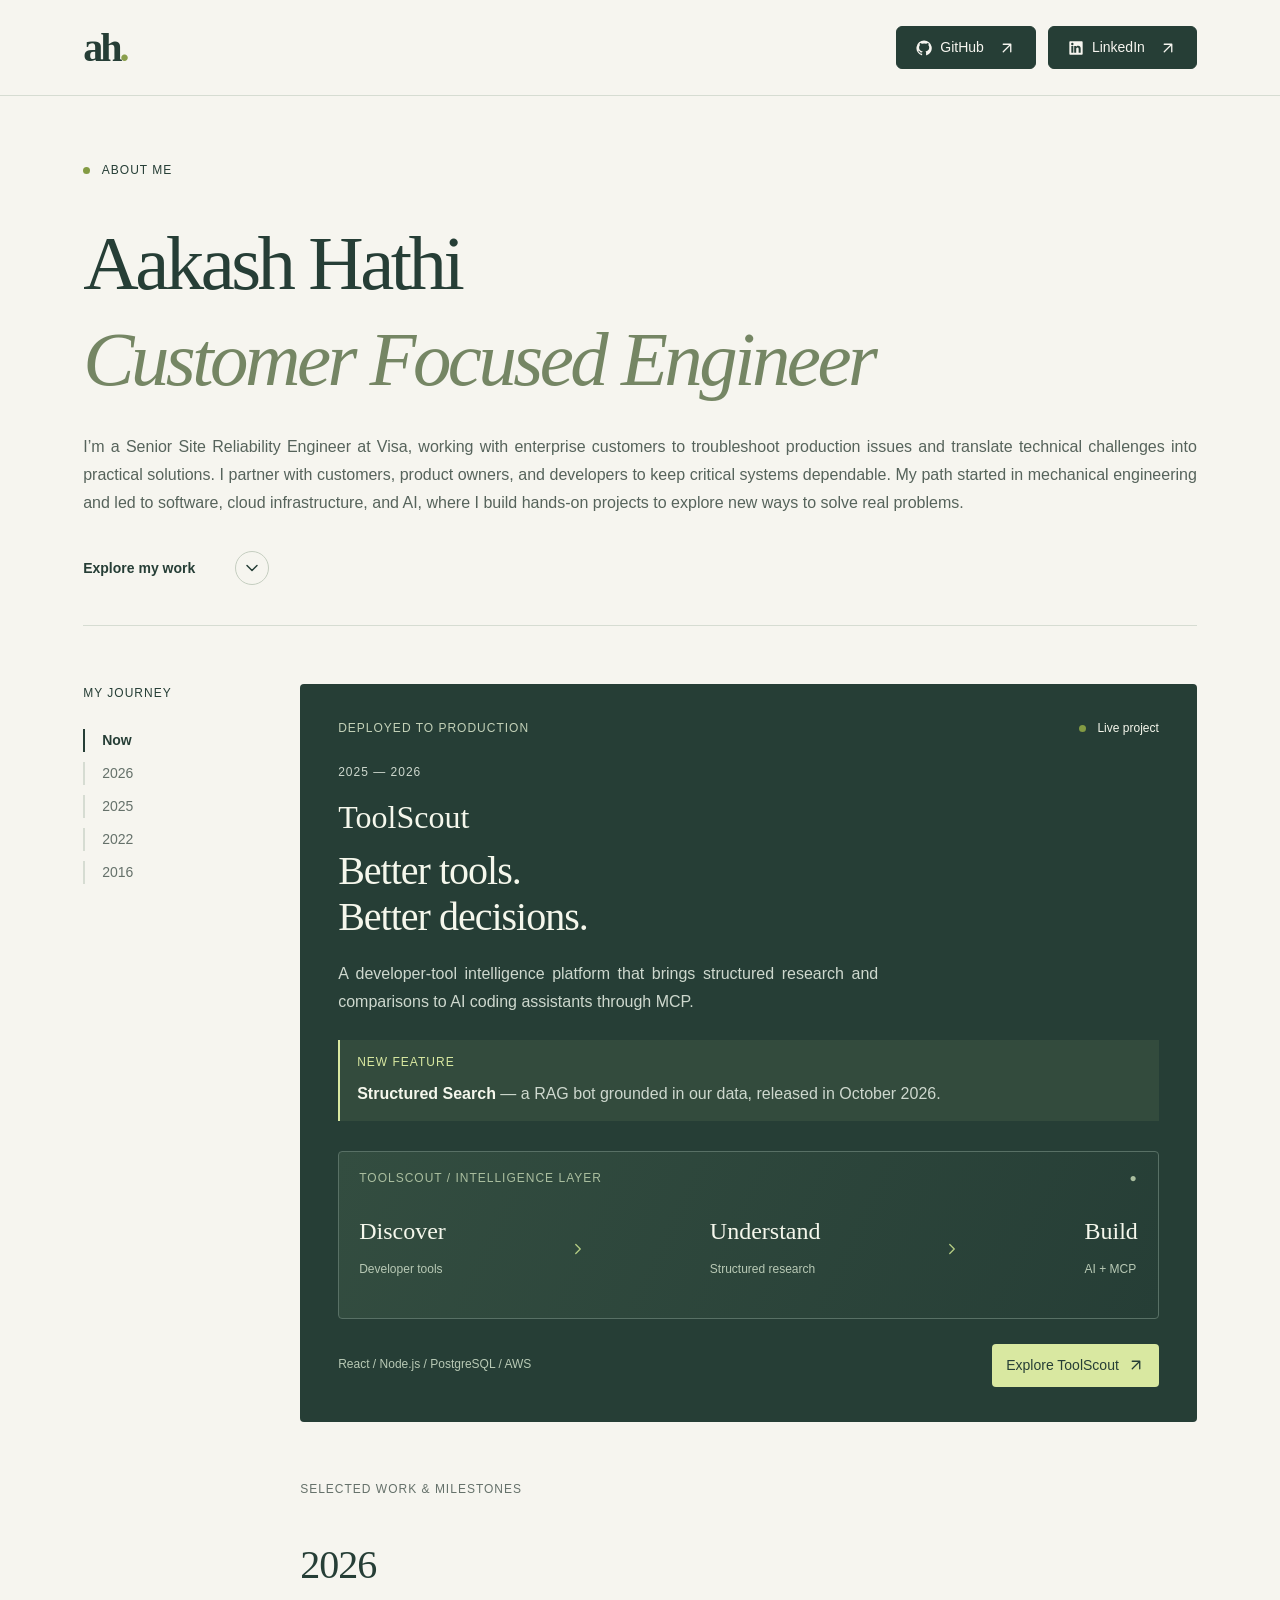
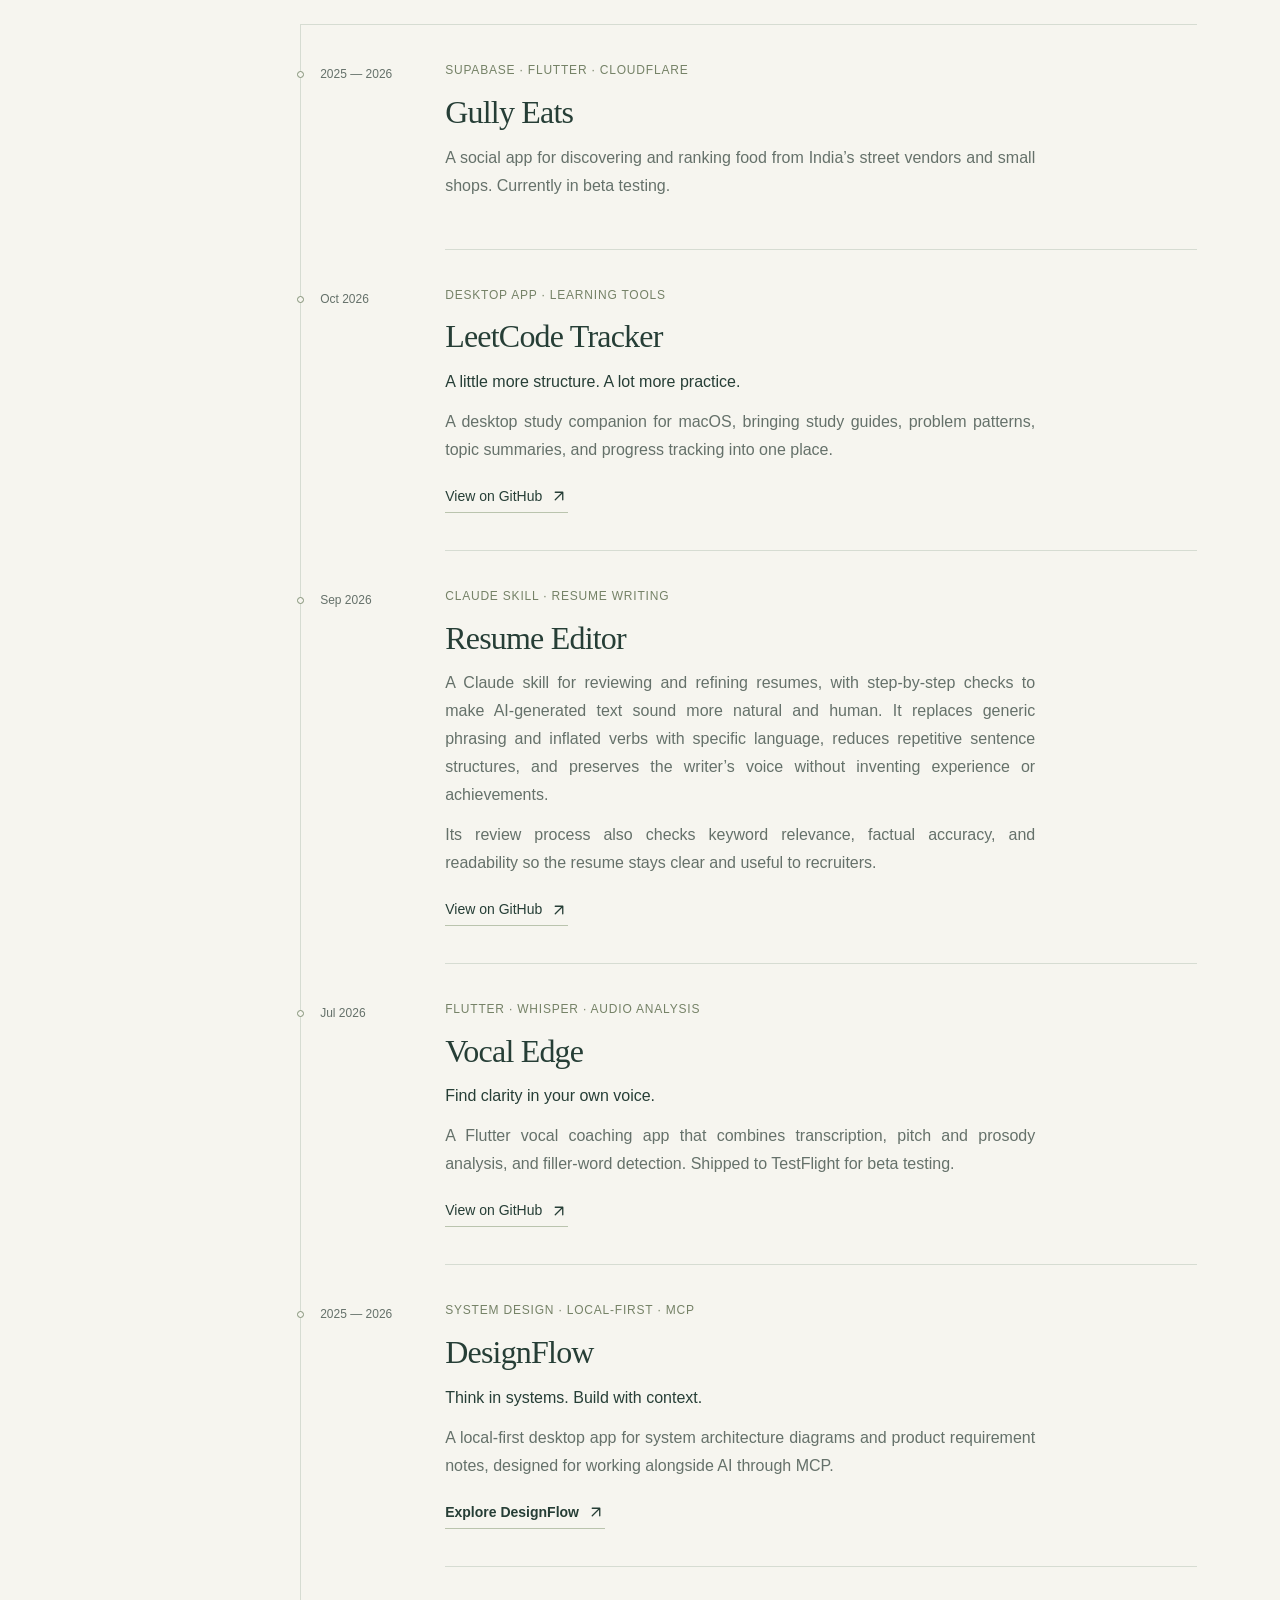
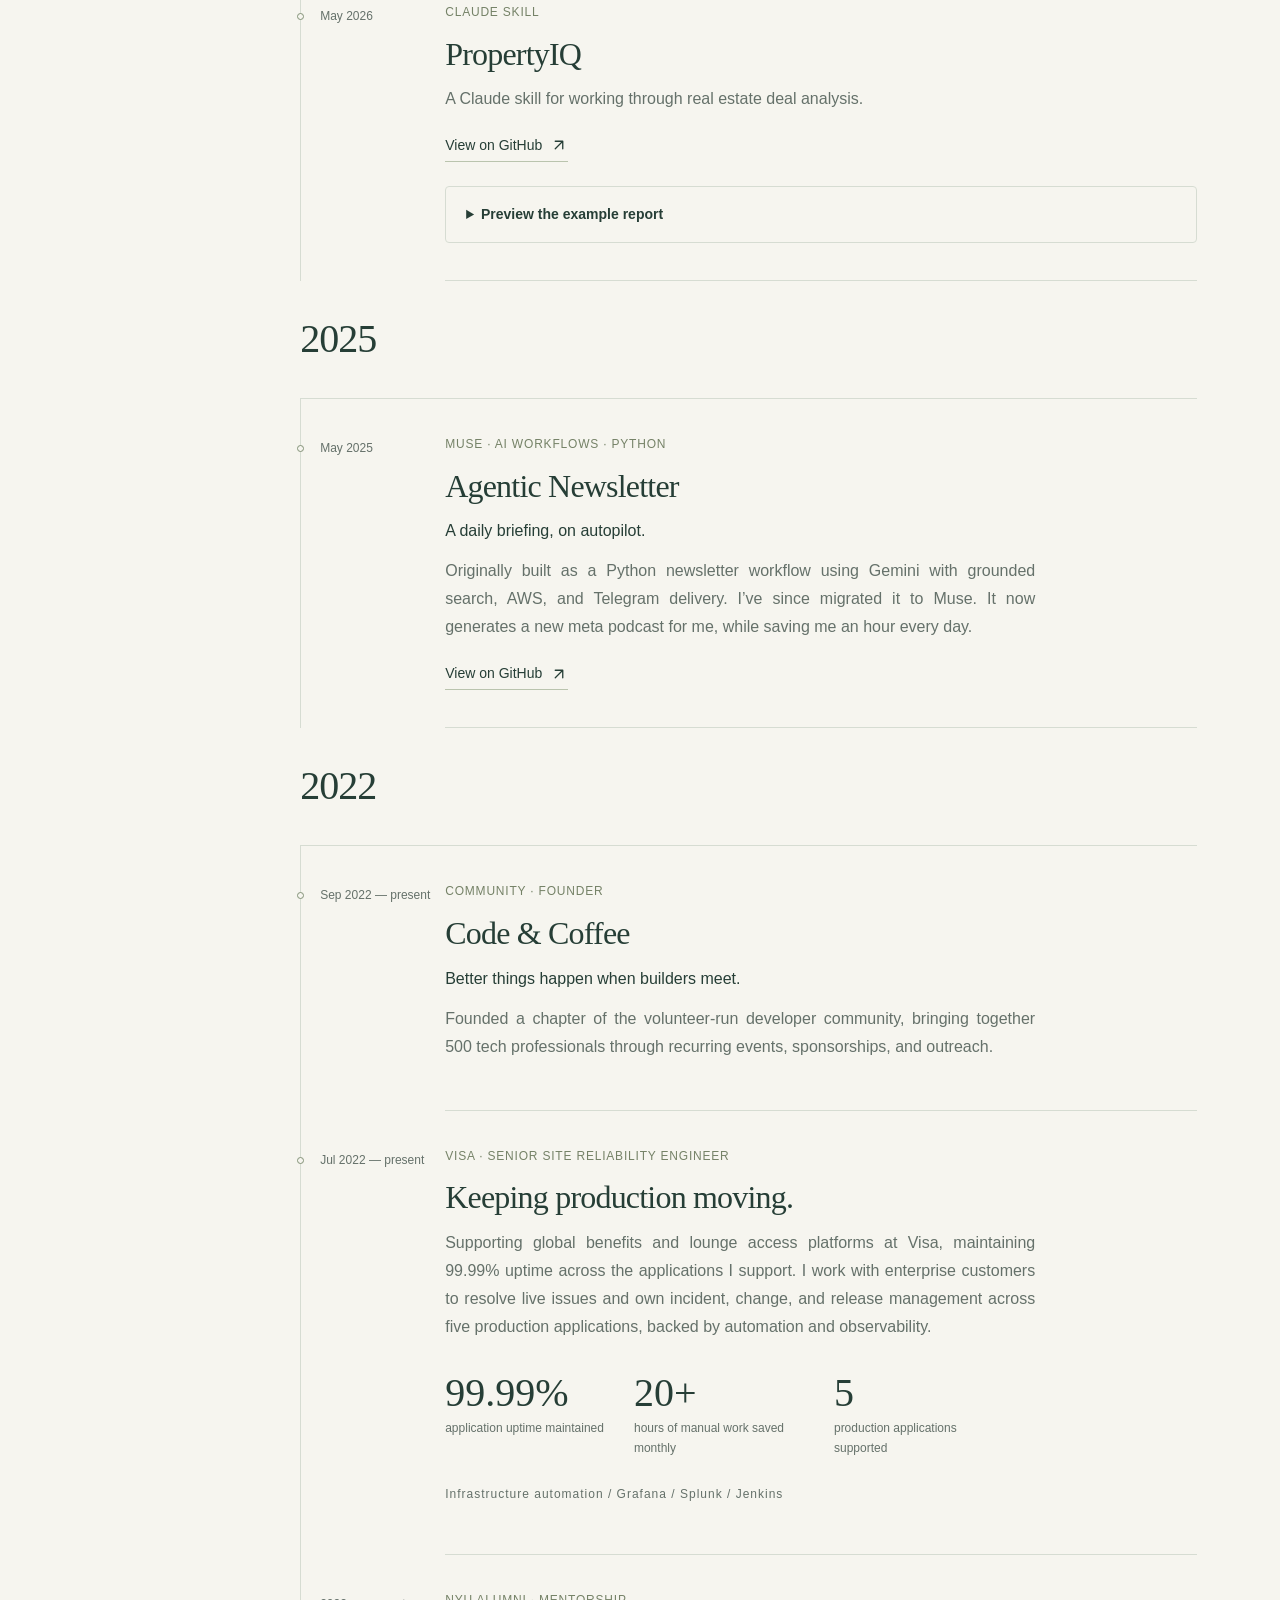
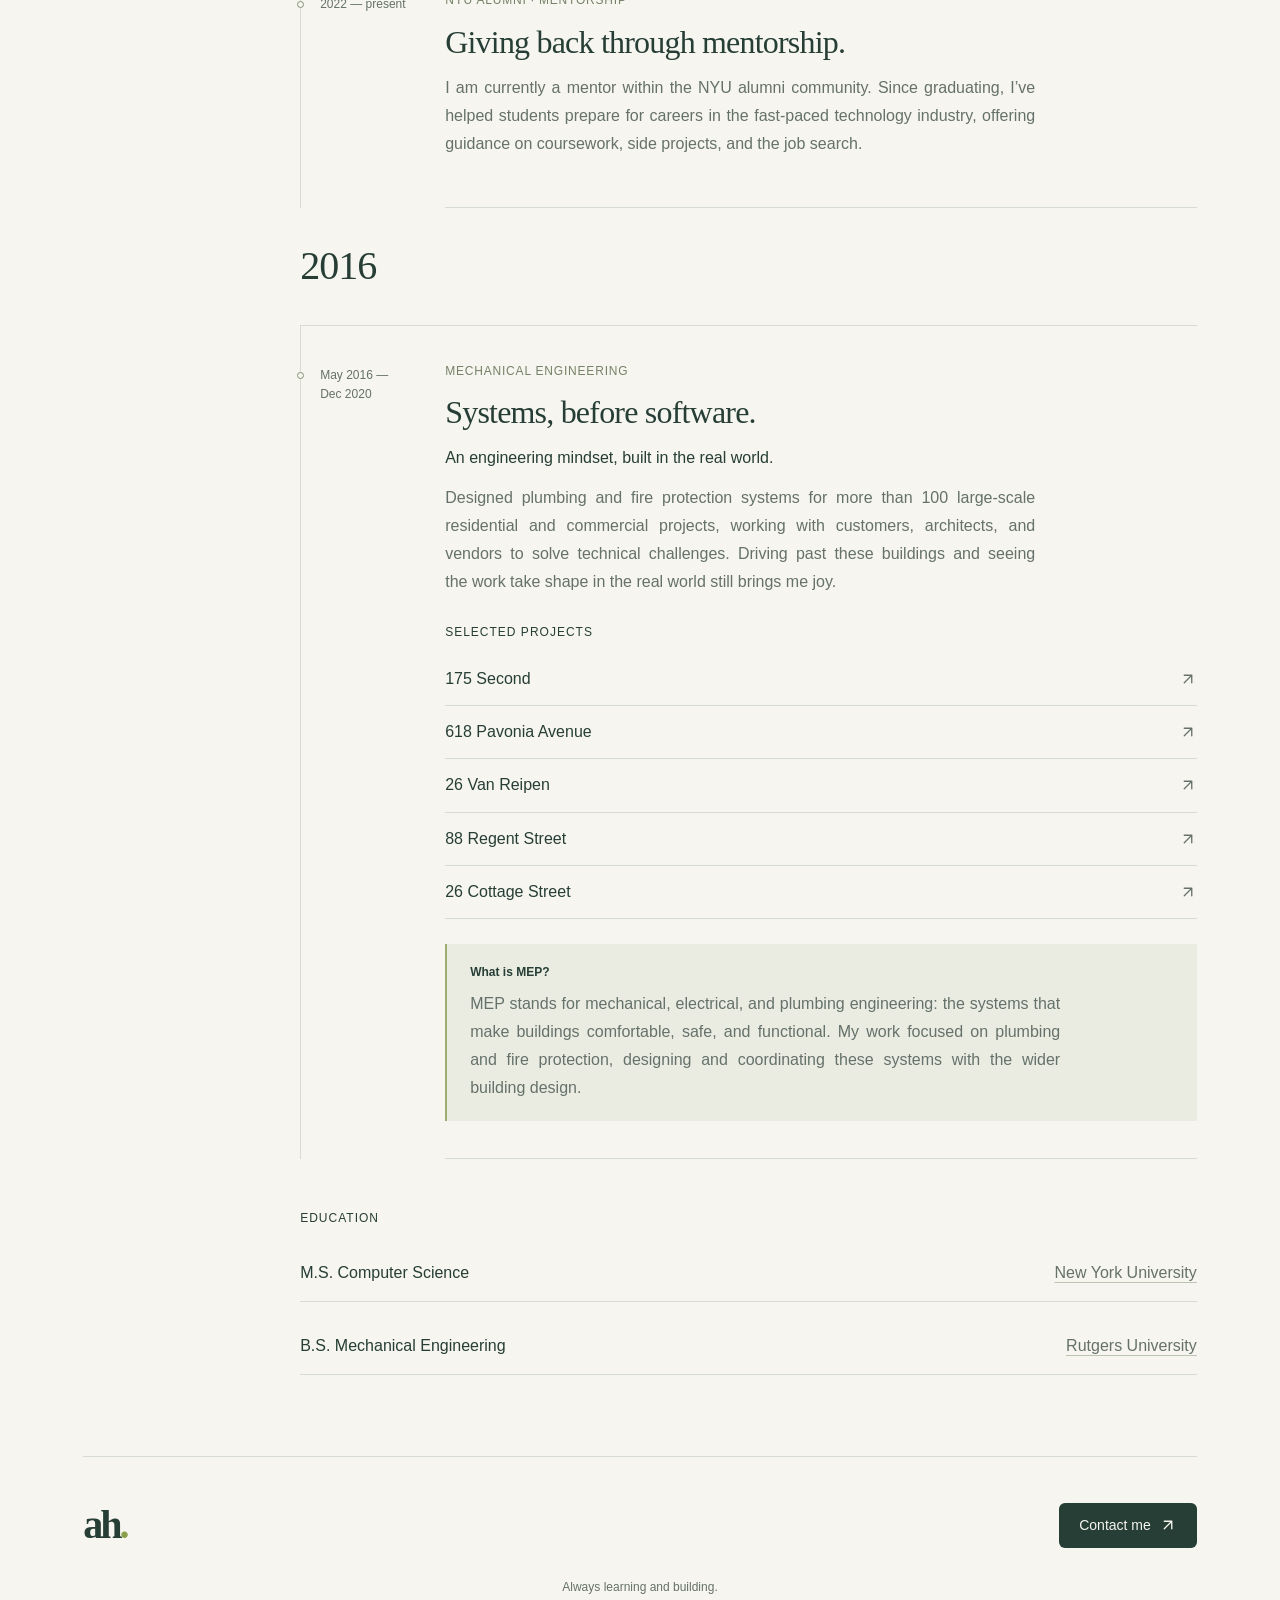
==== commit 08d723ba: "Set Gully Eats timeframe to 2025–2026" ====
--- a/docs/index.html
+++ b/docs/index.html
@@ -1,7 +1,7 @@
 <!DOCTYPE html>
 
 <html lang="en"><head><meta charset="utf-8"/><meta content="default-src 'none'; script-src 'self'; style-src 'self'; img-src 'self'; font-src 'self'; connect-src 'none'; object-src 'none'; base-uri 'none'; form-action 'none'; frame-src 'none'; upgrade-insecure-requests" http-equiv="Content-Security-Policy"/><meta content="width=device-width, initial-scale=1" name="viewport"/><title>Aakash Hathi | Curious Engineer</title><meta content="Aakash Hathi’s portfolio: production reliability, AI tools, cloud applications, and the engineering journey behind them." name="description"/><meta content="#f6f5ef" name="theme-color"/><link href="favicon.png?v=ah2" rel="icon" sizes="64x64" type="image/png"/><link href="style.css?v=20261020-mobile-wrap" rel="stylesheet"/><script defer="" src="script.js?v=20261019-refresh"></script></head><body><a class="skip" href="#about">Skip to content</a><div aria-hidden="true" class="progress"></div><header><a aria-label="Aakash Hathi home" class="wordmark" href="#about">ah<span>.</span></a><nav aria-label="Social links"><a class="social-fill" href="https://github.com/ah20-dev" rel="noopener noreferrer" target="_blank"><svg aria-hidden="true" focusable="false" viewbox="0 0 24 24"><path d="M12 .8a11.4 11.4 0 0 0-3.6 22.2c.6.1.8-.2.8-.6v-2.1c-3.3.7-4-1.4-4-1.4-.5-1.4-1.3-1.8-1.3-1.8-1.1-.8.1-.8.1-.8 1.2.1 1.8 1.2 1.8 1.2 1.1 1.8 2.8 1.3 3.5 1 .1-.8.4-1.3.8-1.6-2.7-.3-5.5-1.3-5.5-6a4.7 4.7 0 0 1 1.2-3.2c-.1-.3-.5-1.5.1-3.1 0 0 1-.3 3.3 1.2a11.5 11.5 0 0 1 6 0c2.3-1.5 3.3-1.2 3.3-1.2.6 1.6.2 2.8.1 3.1a4.7 4.7 0 0 1 1.2 3.2c0 4.7-2.8 5.7-5.5 6 .4.4.8 1.1.8 2.2v3.3c0 .4.2.7.8.6A11.4 11.4 0 0 0 12 .8Z" fill="currentColor"></path></svg>GitHub <span><svg aria-hidden="true" class="arrow-icon" fill="none" focusable="false" stroke="currentColor" stroke-linecap="round" stroke-linejoin="round" stroke-width="1.75" viewbox="0 0 24 24"><path d="M7 17 17 7M7 7h10v10"></path></svg></span></a><a class="social-fill" href="https://www.linkedin.com/in/aakashhathi/" rel="noopener noreferrer" target="_blank"><svg aria-hidden="true" focusable="false" viewbox="0 0 24 24"><path d="M20.5 2h-17C2.7 2 2 2.7 2 3.5v17c0 .8.7 1.5 1.5 1.5h17c.8 0 1.5-.7 1.5-1.5v-17c0-.8-.7-1.5-1.5-1.5ZM8 19H5V9h3V19ZM6.5 7.7a1.8 1.8 0 1 1 0-3.6 1.8 1.8 0 0 1 0 3.6ZM19 19h-3v-4.9c0-1.2 0-2.7-1.7-2.7s-2 1.3-2 2.6v5h-3V9h2.9v1.4h.1c.4-.8 1.4-1.7 2.9-1.7 3.1 0 3.8 2 3.8 4.6V19Z" fill="currentColor"></path></svg>LinkedIn <span><svg aria-hidden="true" class="arrow-icon" fill="none" focusable="false" stroke="currentColor" stroke-linecap="round" stroke-linejoin="round" stroke-width="1.75" viewbox="0 0 24 24"><path d="M7 17 17 7M7 7h10v10"></path></svg></span></a></nav></header><main><section class="hero" id="about"><div class="hero-top"><span class="eyebrow"><i></i> About me</span></div><h1>Aakash Hathi<span><em>Customer Focused Engineer</em></span></h1><div class="intro"><p>I’m a Senior Site Reliability Engineer at Visa, working with enterprise customers to troubleshoot production issues and translate technical challenges into practical solutions. I partner with customers, product owners, and developers to keep critical systems dependable. My path started in mechanical engineering and led to software, cloud infrastructure, and AI, where I build hands-on projects to explore new ways to solve real problems.</p></div><a class="scroll-link" href="#current">Explore my work <span><svg aria-hidden="true" class="arrow-icon" fill="none" focusable="false" stroke="currentColor" stroke-linecap="round" stroke-linejoin="round" stroke-width="1.75" viewbox="0 0 24 24"><path d="m6 9 6 6 6-6"></path></svg></span></a></section>
-<div class="journey"><aside class="rail"><span class="eyebrow">My journey</span><nav aria-label="Timeline"><a class="active" href="#current">Now</a><a href="#year-2026">2026</a><a href="#year-2025">2025</a><a href="#year-2022">2022</a><a href="#year-2016">2016</a></nav></aside><div class="timeline"><section aria-labelledby="current-heading" class="current" id="current"><div class="section-label"><span class="eyebrow">Deployed to Production</span><span class="live"><i></i> Live project</span></div><p class="project-timeframe">2025 — 2026</p><h2 id="current-heading">ToolScout<span>Better tools.<br/>Better decisions.</span></h2><p>A developer-tool intelligence platform that brings structured research and comparisons to AI coding assistants through MCP.</p><aside class="feature-note"><span class="eyebrow">New Feature</span><p><strong>Structured Search</strong> — a RAG bot grounded in our data, released in <time datetime="2026-10">October 2026</time>.</p></aside><div aria-label="ToolScout connects tool research to coding assistants through MCP" class="tool-visual"><div class="visual-top"><span>TOOLSCOUT / INTELLIGENCE LAYER</span><span>●</span></div><div class="flow"><span>Discover<br/><small>Developer tools</small></span><b><svg aria-hidden="true" class="arrow-icon" fill="none" focusable="false" stroke="currentColor" stroke-linecap="round" stroke-linejoin="round" stroke-width="1.75" viewbox="0 0 24 24"><path d="m9 6 6 6-6 6"></path></svg></b><span>Understand<br/><small>Structured research</small></span><b><svg aria-hidden="true" class="arrow-icon" fill="none" focusable="false" stroke="currentColor" stroke-linecap="round" stroke-linejoin="round" stroke-width="1.75" viewbox="0 0 24 24"><path d="m9 6 6 6-6 6"></path></svg></b><span>Build<br/><small>AI + MCP</small></span></div></div><div class="feature-bottom"><span>React / Node.js / PostgreSQL / AWS</span><a href="https://toolscout-ai.dev" rel="noopener noreferrer" target="_blank">Explore ToolScout <svg aria-hidden="true" class="arrow-icon" fill="none" focusable="false" stroke="currentColor" stroke-linecap="round" stroke-linejoin="round" stroke-width="1.75" viewbox="0 0 24 24"><path d="M7 17 17 7M7 7h10v10"></path></svg></a></div></section><div class="timeline-intro"><span>SELECTED WORK &amp; MILESTONES</span></div><section aria-labelledby="heading-2026" class="era" id="year-2026"><h2 class="year" id="heading-2026">2026</h2><article class="entry"><div class="date"><span class="dot"></span>In beta</div><div class="entry-body"><div class="eyebrow">Supabase · Flutter · Cloudflare</div><h3>Gully Eats</h3><p>A social app for discovering and ranking food from India’s street vendors and small shops. Currently in beta testing.</p></div></article><article class="entry" data-date="2026-10"><div class="date"><span class="dot"></span><time datetime="2026-10">Oct 2026</time></div><div class="entry-body"><div class="eyebrow">Desktop app · Learning tools</div><h3>LeetCode Tracker</h3><p class="tagline">A little more structure. A lot more practice.</p><p>A desktop study companion for macOS, bringing study guides, problem patterns, topic summaries, and progress tracking into one place.</p><div class="links"><a href="https://github.com/ah20-dev/leetCode_Tracker" rel="noopener noreferrer" target="_blank">View on GitHub <span><svg aria-hidden="true" class="arrow-icon" fill="none" focusable="false" stroke="currentColor" stroke-linecap="round" stroke-linejoin="round" stroke-width="1.75" viewbox="0 0 24 24"><path d="M7 17 17 7M7 7h10v10"></path></svg></span></a></div></div></article><article class="entry" data-date="2026-09"><div class="date"><span class="dot"></span><time datetime="2026-09">Sep 2026</time></div><div class="entry-body"><div class="eyebrow">Claude skill · Resume writing</div><h3>Resume Editor</h3><p>A Claude skill for reviewing and refining resumes, with step-by-step checks to make AI-generated text sound more natural and human. It replaces generic phrasing and inflated verbs with specific language, reduces repetitive sentence structures, and preserves the writer’s voice without inventing experience or achievements.</p><p>Its review process also checks keyword relevance, factual accuracy, and readability so the resume stays clear and useful to recruiters.</p><div class="links"><a href="https://github.com/ah20-dev/resumeEditor" rel="noopener noreferrer" target="_blank">View on GitHub <svg aria-hidden="true" class="arrow-icon" fill="none" focusable="false" stroke="currentColor" stroke-linecap="round" stroke-linejoin="round" stroke-width="1.75" viewbox="0 0 24 24"><path d="M7 17 17 7M7 7h10v10"></path></svg></a></div></div></article><article class="entry" data-date="2026-07"><div class="date"><span class="dot"></span><time datetime="2026-07">Jul 2026</time></div><div class="entry-body"><div class="eyebrow">Flutter · Whisper · Audio analysis</div><h3>Vocal Edge</h3><p class="tagline">Find clarity in your own voice.</p><p>A Flutter vocal coaching app that combines transcription, pitch and prosody analysis, and filler-word detection. Shipped to TestFlight for beta testing.</p><div class="links"><a href="https://github.com/ah20-dev/vocalEdge" rel="noopener noreferrer" target="_blank">View on GitHub <span><svg aria-hidden="true" class="arrow-icon" fill="none" focusable="false" stroke="currentColor" stroke-linecap="round" stroke-linejoin="round" stroke-width="1.75" viewbox="0 0 24 24"><path d="M7 17 17 7M7 7h10v10"></path></svg></span></a></div></div></article><article class="entry" data-date="2025/2026"><div class="date"><span class="dot"></span><time datetime="2025">2025</time> — <time datetime="2026">2026</time></div><div class="entry-body"><div class="eyebrow">System design · Local-first · MCP</div><h3>DesignFlow</h3><p class="tagline">Think in systems. Build with context.</p><p>A local-first desktop app for system architecture diagrams and product requirement notes, designed for working alongside AI through MCP.</p><div class="links"><a class="primary-link" href="https://ah20-dev.github.io/designFlow-webpage/" rel="noopener noreferrer" target="_blank">Explore DesignFlow <svg aria-hidden="true" class="arrow-icon" fill="none" focusable="false" stroke="currentColor" stroke-linecap="round" stroke-linejoin="round" stroke-width="1.75" viewbox="0 0 24 24"><path d="M7 17 17 7M7 7h10v10"></path></svg></a></div></div></article><article class="entry" data-date="2026-05"><div class="date"><span class="dot"></span><time datetime="2026-05">May 2026</time></div><div class="entry-body"><div class="eyebrow">Claude skill</div><h3>PropertyIQ</h3><p>A Claude skill for working through real estate deal analysis.</p><div class="links"><a href="https://github.com/ah20-dev/propertyiq" rel="noopener noreferrer" target="_blank">View on GitHub <span><svg aria-hidden="true" class="arrow-icon" fill="none" focusable="false" stroke="currentColor" stroke-linecap="round" stroke-linejoin="round" stroke-width="1.75" viewbox="0 0 24 24"><path d="M7 17 17 7M7 7h10v10"></path></svg></span></a></div><details class="example-output"><summary>Preview the example report</summary><p>A sample generated in May 2026 for a single-unit rental, showing the skill’s financing assumptions, operating costs, projected returns, and risk assessment.</p><dl><div><dt>Purchase price</dt><dd>$750,000</dd></div><div><dt>Down payment</dt><dd>25%</dd></div><div><dt>Mortgage rate / term</dt><dd>7.50% / 30 years</dd></div><div><dt>Estimated monthly rent</dt><dd>$3,100</dd></div><div><dt>Annual operating expenses</dt><dd>$15,576</dd></div><div><dt>Annual net operating income</dt><dd>$19,764</dd></div><div><dt>Monthly cash flow</dt><dd>−$2,286</dd></div><div><dt>Cap rate</dt><dd>2.64%</dd></div><div><dt>Break-even monthly rent</dt><dd>$5,231</dd></div></dl><p>Key risks: The projected rent falls short of the amount needed to cover costs, the property has only one income-producing unit, and its age raises maintenance and capital-expense concerns.</p><p>Sample conclusion: At the listed price and stated assumptions, the report finds that the rental income does not support the purchase.</p><p class="example-note">Historical example output, not a current property assessment. The repository README contains the full report, assumptions, and sources.</p></details></div></article></section><section aria-labelledby="heading-2025" class="era" id="year-2025"><h2 class="year" id="heading-2025">2025</h2><article class="entry" data-date="2025-05"><div class="date"><span class="dot"></span><time datetime="2025-05">May 2025</time></div><div class="entry-body"><div class="eyebrow">Muse · AI workflows · Python</div><h3>Agentic Newsletter</h3><p class="tagline">A daily briefing, on autopilot.</p><p>Originally built as a Python newsletter workflow using Gemini with grounded search, AWS, and Telegram delivery. I’ve since migrated it to Muse. It now generates a new meta podcast for me, while saving me an hour every day.</p><div class="links"><a href="https://github.com/ah20-dev/ai-newsletter" rel="noopener noreferrer" target="_blank">View on GitHub <span><svg aria-hidden="true" class="arrow-icon" fill="none" focusable="false" stroke="currentColor" stroke-linecap="round" stroke-linejoin="round" stroke-width="1.75" viewbox="0 0 24 24"><path d="M7 17 17 7M7 7h10v10"></path></svg></span></a></div></div></article></section><section aria-labelledby="heading-2022" class="era" id="year-2022"><h2 class="year" id="heading-2022">2022</h2>
+<div class="journey"><aside class="rail"><span class="eyebrow">My journey</span><nav aria-label="Timeline"><a class="active" href="#current">Now</a><a href="#year-2026">2026</a><a href="#year-2025">2025</a><a href="#year-2022">2022</a><a href="#year-2016">2016</a></nav></aside><div class="timeline"><section aria-labelledby="current-heading" class="current" id="current"><div class="section-label"><span class="eyebrow">Deployed to Production</span><span class="live"><i></i> Live project</span></div><p class="project-timeframe">2025 — 2026</p><h2 id="current-heading">ToolScout<span>Better tools.<br/>Better decisions.</span></h2><p>A developer-tool intelligence platform that brings structured research and comparisons to AI coding assistants through MCP.</p><aside class="feature-note"><span class="eyebrow">New Feature</span><p><strong>Structured Search</strong> — a RAG bot grounded in our data, released in <time datetime="2026-10">October 2026</time>.</p></aside><div aria-label="ToolScout connects tool research to coding assistants through MCP" class="tool-visual"><div class="visual-top"><span>TOOLSCOUT / INTELLIGENCE LAYER</span><span>●</span></div><div class="flow"><span>Discover<br/><small>Developer tools</small></span><b><svg aria-hidden="true" class="arrow-icon" fill="none" focusable="false" stroke="currentColor" stroke-linecap="round" stroke-linejoin="round" stroke-width="1.75" viewbox="0 0 24 24"><path d="m9 6 6 6-6 6"></path></svg></b><span>Understand<br/><small>Structured research</small></span><b><svg aria-hidden="true" class="arrow-icon" fill="none" focusable="false" stroke="currentColor" stroke-linecap="round" stroke-linejoin="round" stroke-width="1.75" viewbox="0 0 24 24"><path d="m9 6 6 6-6 6"></path></svg></b><span>Build<br/><small>AI + MCP</small></span></div></div><div class="feature-bottom"><span>React / Node.js / PostgreSQL / AWS</span><a href="https://toolscout-ai.dev" rel="noopener noreferrer" target="_blank">Explore ToolScout <svg aria-hidden="true" class="arrow-icon" fill="none" focusable="false" stroke="currentColor" stroke-linecap="round" stroke-linejoin="round" stroke-width="1.75" viewbox="0 0 24 24"><path d="M7 17 17 7M7 7h10v10"></path></svg></a></div></section><div class="timeline-intro"><span>SELECTED WORK &amp; MILESTONES</span></div><section aria-labelledby="heading-2026" class="era" id="year-2026"><h2 class="year" id="heading-2026">2026</h2><article class="entry" data-date="2025/2026"><div class="date"><span class="dot"></span><time datetime="2025">2025</time> — <time datetime="2026">2026</time></div><div class="entry-body"><div class="eyebrow">Supabase · Flutter · Cloudflare</div><h3>Gully Eats</h3><p>A social app for discovering and ranking food from India’s street vendors and small shops. Currently in beta testing.</p></div></article><article class="entry" data-date="2026-10"><div class="date"><span class="dot"></span><time datetime="2026-10">Oct 2026</time></div><div class="entry-body"><div class="eyebrow">Desktop app · Learning tools</div><h3>LeetCode Tracker</h3><p class="tagline">A little more structure. A lot more practice.</p><p>A desktop study companion for macOS, bringing study guides, problem patterns, topic summaries, and progress tracking into one place.</p><div class="links"><a href="https://github.com/ah20-dev/leetCode_Tracker" rel="noopener noreferrer" target="_blank">View on GitHub <span><svg aria-hidden="true" class="arrow-icon" fill="none" focusable="false" stroke="currentColor" stroke-linecap="round" stroke-linejoin="round" stroke-width="1.75" viewbox="0 0 24 24"><path d="M7 17 17 7M7 7h10v10"></path></svg></span></a></div></div></article><article class="entry" data-date="2026-09"><div class="date"><span class="dot"></span><time datetime="2026-09">Sep 2026</time></div><div class="entry-body"><div class="eyebrow">Claude skill · Resume writing</div><h3>Resume Editor</h3><p>A Claude skill for reviewing and refining resumes, with step-by-step checks to make AI-generated text sound more natural and human. It replaces generic phrasing and inflated verbs with specific language, reduces repetitive sentence structures, and preserves the writer’s voice without inventing experience or achievements.</p><p>Its review process also checks keyword relevance, factual accuracy, and readability so the resume stays clear and useful to recruiters.</p><div class="links"><a href="https://github.com/ah20-dev/resumeEditor" rel="noopener noreferrer" target="_blank">View on GitHub <svg aria-hidden="true" class="arrow-icon" fill="none" focusable="false" stroke="currentColor" stroke-linecap="round" stroke-linejoin="round" stroke-width="1.75" viewbox="0 0 24 24"><path d="M7 17 17 7M7 7h10v10"></path></svg></a></div></div></article><article class="entry" data-date="2026-07"><div class="date"><span class="dot"></span><time datetime="2026-07">Jul 2026</time></div><div class="entry-body"><div class="eyebrow">Flutter · Whisper · Audio analysis</div><h3>Vocal Edge</h3><p class="tagline">Find clarity in your own voice.</p><p>A Flutter vocal coaching app that combines transcription, pitch and prosody analysis, and filler-word detection. Shipped to TestFlight for beta testing.</p><div class="links"><a href="https://github.com/ah20-dev/vocalEdge" rel="noopener noreferrer" target="_blank">View on GitHub <span><svg aria-hidden="true" class="arrow-icon" fill="none" focusable="false" stroke="currentColor" stroke-linecap="round" stroke-linejoin="round" stroke-width="1.75" viewbox="0 0 24 24"><path d="M7 17 17 7M7 7h10v10"></path></svg></span></a></div></div></article><article class="entry" data-date="2025/2026"><div class="date"><span class="dot"></span><time datetime="2025">2025</time> — <time datetime="2026">2026</time></div><div class="entry-body"><div class="eyebrow">System design · Local-first · MCP</div><h3>DesignFlow</h3><p class="tagline">Think in systems. Build with context.</p><p>A local-first desktop app for system architecture diagrams and product requirement notes, designed for working alongside AI through MCP.</p><div class="links"><a class="primary-link" href="https://ah20-dev.github.io/designFlow-webpage/" rel="noopener noreferrer" target="_blank">Explore DesignFlow <svg aria-hidden="true" class="arrow-icon" fill="none" focusable="false" stroke="currentColor" stroke-linecap="round" stroke-linejoin="round" stroke-width="1.75" viewbox="0 0 24 24"><path d="M7 17 17 7M7 7h10v10"></path></svg></a></div></div></article><article class="entry" data-date="2026-05"><div class="date"><span class="dot"></span><time datetime="2026-05">May 2026</time></div><div class="entry-body"><div class="eyebrow">Claude skill</div><h3>PropertyIQ</h3><p>A Claude skill for working through real estate deal analysis.</p><div class="links"><a href="https://github.com/ah20-dev/propertyiq" rel="noopener noreferrer" target="_blank">View on GitHub <span><svg aria-hidden="true" class="arrow-icon" fill="none" focusable="false" stroke="currentColor" stroke-linecap="round" stroke-linejoin="round" stroke-width="1.75" viewbox="0 0 24 24"><path d="M7 17 17 7M7 7h10v10"></path></svg></span></a></div><details class="example-output"><summary>Preview the example report</summary><p>A sample generated in May 2026 for a single-unit rental, showing the skill’s financing assumptions, operating costs, projected returns, and risk assessment.</p><dl><div><dt>Purchase price</dt><dd>$750,000</dd></div><div><dt>Down payment</dt><dd>25%</dd></div><div><dt>Mortgage rate / term</dt><dd>7.50% / 30 years</dd></div><div><dt>Estimated monthly rent</dt><dd>$3,100</dd></div><div><dt>Annual operating expenses</dt><dd>$15,576</dd></div><div><dt>Annual net operating income</dt><dd>$19,764</dd></div><div><dt>Monthly cash flow</dt><dd>−$2,286</dd></div><div><dt>Cap rate</dt><dd>2.64%</dd></div><div><dt>Break-even monthly rent</dt><dd>$5,231</dd></div></dl><p>Key risks: The projected rent falls short of the amount needed to cover costs, the property has only one income-producing unit, and its age raises maintenance and capital-expense concerns.</p><p>Sample conclusion: At the listed price and stated assumptions, the report finds that the rental income does not support the purchase.</p><p class="example-note">Historical example output, not a current property assessment. The repository README contains the full report, assumptions, and sources.</p></details></div></article></section><section aria-labelledby="heading-2025" class="era" id="year-2025"><h2 class="year" id="heading-2025">2025</h2><article class="entry" data-date="2025-05"><div class="date"><span class="dot"></span><time datetime="2025-05">May 2025</time></div><div class="entry-body"><div class="eyebrow">Muse · AI workflows · Python</div><h3>Agentic Newsletter</h3><p class="tagline">A daily briefing, on autopilot.</p><p>Originally built as a Python newsletter workflow using Gemini with grounded search, AWS, and Telegram delivery. I’ve since migrated it to Muse. It now generates a new meta podcast for me, while saving me an hour every day.</p><div class="links"><a href="https://github.com/ah20-dev/ai-newsletter" rel="noopener noreferrer" target="_blank">View on GitHub <span><svg aria-hidden="true" class="arrow-icon" fill="none" focusable="false" stroke="currentColor" stroke-linecap="round" stroke-linejoin="round" stroke-width="1.75" viewbox="0 0 24 24"><path d="M7 17 17 7M7 7h10v10"></path></svg></span></a></div></div></article></section><section aria-labelledby="heading-2022" class="era" id="year-2022"><h2 class="year" id="heading-2022">2022</h2>
 <article class="entry"><div class="date"><span class="dot"></span>Sep 2022 — present</div><div class="entry-body"><div class="eyebrow">Community · Founder</div><h3>Code &amp; Coffee</h3><p class="tagline">Better things happen when builders meet.</p><p>Founded a chapter of the volunteer-run developer community, bringing together 500 tech professionals through recurring events, sponsorships, and outreach.</p></div></article>
 <article class="entry"><div class="date"><span class="dot"></span>Jul 2022 — present</div><div class="entry-body"><div class="eyebrow">Visa · Senior Site Reliability Engineer</div><h3>Keeping production moving.</h3><p>Supporting global benefits and lounge access platforms at Visa, maintaining 99.99% uptime across the applications I support. I work with enterprise customers to resolve live issues and own incident, change, and release management across five production applications, backed by automation and observability.</p><div class="metrics"><div><strong>99.99%</strong><span>application uptime maintained</span></div><div><strong>20+</strong><span>hours of manual work saved monthly</span></div><div><strong>5</strong><span>production applications supported</span></div></div><p class="stack">Infrastructure automation / Grafana / Splunk / Jenkins</p></div></article>
 <article class="entry"><div class="date"><span class="dot"></span>2022 — present</div><div class="entry-body"><div class="eyebrow">NYU Alumni · Mentorship</div><h3>Giving back through mentorship.</h3><p>I am currently a mentor within the NYU alumni community. Since graduating, I’ve helped students prepare for careers in the fast-paced technology industry, offering guidance on coursework, side projects, and the job search.</p></div></article></section><section aria-labelledby="heading-2016" class="era" id="year-2016"><h2 class="year" id="heading-2016">2016</h2><article class="entry"><div class="date"><span class="dot"></span><span class="date-line"><time datetime="2016-05">May 2016</time> —</span><span class="date-line"><time datetime="2020-12">Dec 2020</time></span></div><div class="entry-body"><div class="eyebrow">Mechanical engineering</div><h3>Systems, before software.</h3><p class="tagline">An engineering mindset, built in the real world.</p><p>Designed plumbing and fire protection systems for more than 100 large-scale residential and commercial projects, working with customers, architects, and vendors to solve technical challenges. Driving past these buildings and seeing the work take shape in the real world still brings me joy.</p><div class="mechanical-projects"><h4>Selected projects</h4><ul><li><a href="https://www.dvoralife.com/buildings/175-second" rel="noopener noreferrer" target="_blank">175 Second<span aria-hidden="true"><svg aria-hidden="true" class="arrow-icon" fill="none" focusable="false" stroke="currentColor" stroke-linecap="round" stroke-linejoin="round" stroke-width="1.75" viewbox="0 0 24 24"><path d="M7 17 17 7M7 7h10v10"></path></svg></span></a></li><li><a href="https://c3darchitecture.com/developments/618-pavonia-ave" rel="noopener noreferrer" target="_blank">618 Pavonia Avenue<span aria-hidden="true"><svg aria-hidden="true" class="arrow-icon" fill="none" focusable="false" stroke="currentColor" stroke-linecap="round" stroke-linejoin="round" stroke-width="1.75" viewbox="0 0 24 24"><path d="M7 17 17 7M7 7h10v10"></path></svg></span></a></li><li><a href="https://www.cmpnd.com/residential/26-van-reipen" rel="noopener noreferrer" target="_blank">26 Van Reipen<span aria-hidden="true"><svg aria-hidden="true" class="arrow-icon" fill="none" focusable="false" stroke="currentColor" stroke-linecap="round" stroke-linejoin="round" stroke-width="1.75" viewbox="0 0 24 24"><path d="M7 17 17 7M7 7h10v10"></path></svg></span></a></li><li><a href="https://88regentstreet.libertyharbor.com" rel="noopener noreferrer" target="_blank">88 Regent Street<span aria-hidden="true"><svg aria-hidden="true" class="arrow-icon" fill="none" focusable="false" stroke="currentColor" stroke-linecap="round" stroke-linejoin="round" stroke-width="1.75" viewbox="0 0 24 24"><path d="M7 17 17 7M7 7h10v10"></path></svg></span></a></li><li><a href="https://c3darchitecture.com/developments/26-cottage-street" rel="noopener noreferrer" target="_blank">26 Cottage Street<span aria-hidden="true"><svg aria-hidden="true" class="arrow-icon" fill="none" focusable="false" stroke="currentColor" stroke-linecap="round" stroke-linejoin="round" stroke-width="1.75" viewbox="0 0 24 24"><path d="M7 17 17 7M7 7h10v10"></path></svg></span></a></li></ul></div><aside class="mep"><h4>What is MEP?</h4><p>MEP stands for mechanical, electrical, and plumbing engineering: the systems that make buildings comfortable, safe, and functional. My work focused on plumbing and fire protection, designing and coordinating these systems with the wider building design.</p></aside></div></article></section><section class="education"><span class="eyebrow">Education</span><p>M.S. Computer Science <span><a href="https://engineering.nyu.edu/academics/departments/computer-science-and-engineering" rel="noopener noreferrer" target="_blank">New York University</a></span></p><p>B.S. Mechanical Engineering <span><a href="https://soe.rutgers.edu/academics/majors-and-areas-study/mechanical-engineering" rel="noopener noreferrer" target="_blank">Rutgers University</a></span></p></section></div></div></main><footer><div><a class="wordmark" href="#about">ah<span>.</span></a></div><a class="contact-button" href="https://www.linkedin.com/in/aakashhathi/" rel="noopener noreferrer" target="_blank">Contact me <svg aria-hidden="true" class="arrow-icon" fill="none" focusable="false" stroke="currentColor" stroke-linecap="round" stroke-linejoin="round" stroke-width="1.75" viewbox="0 0 24 24"><path d="M7 17 17 7M7 7h10v10"></path></svg></a><p>Always learning and building.</p></footer></body></html>
